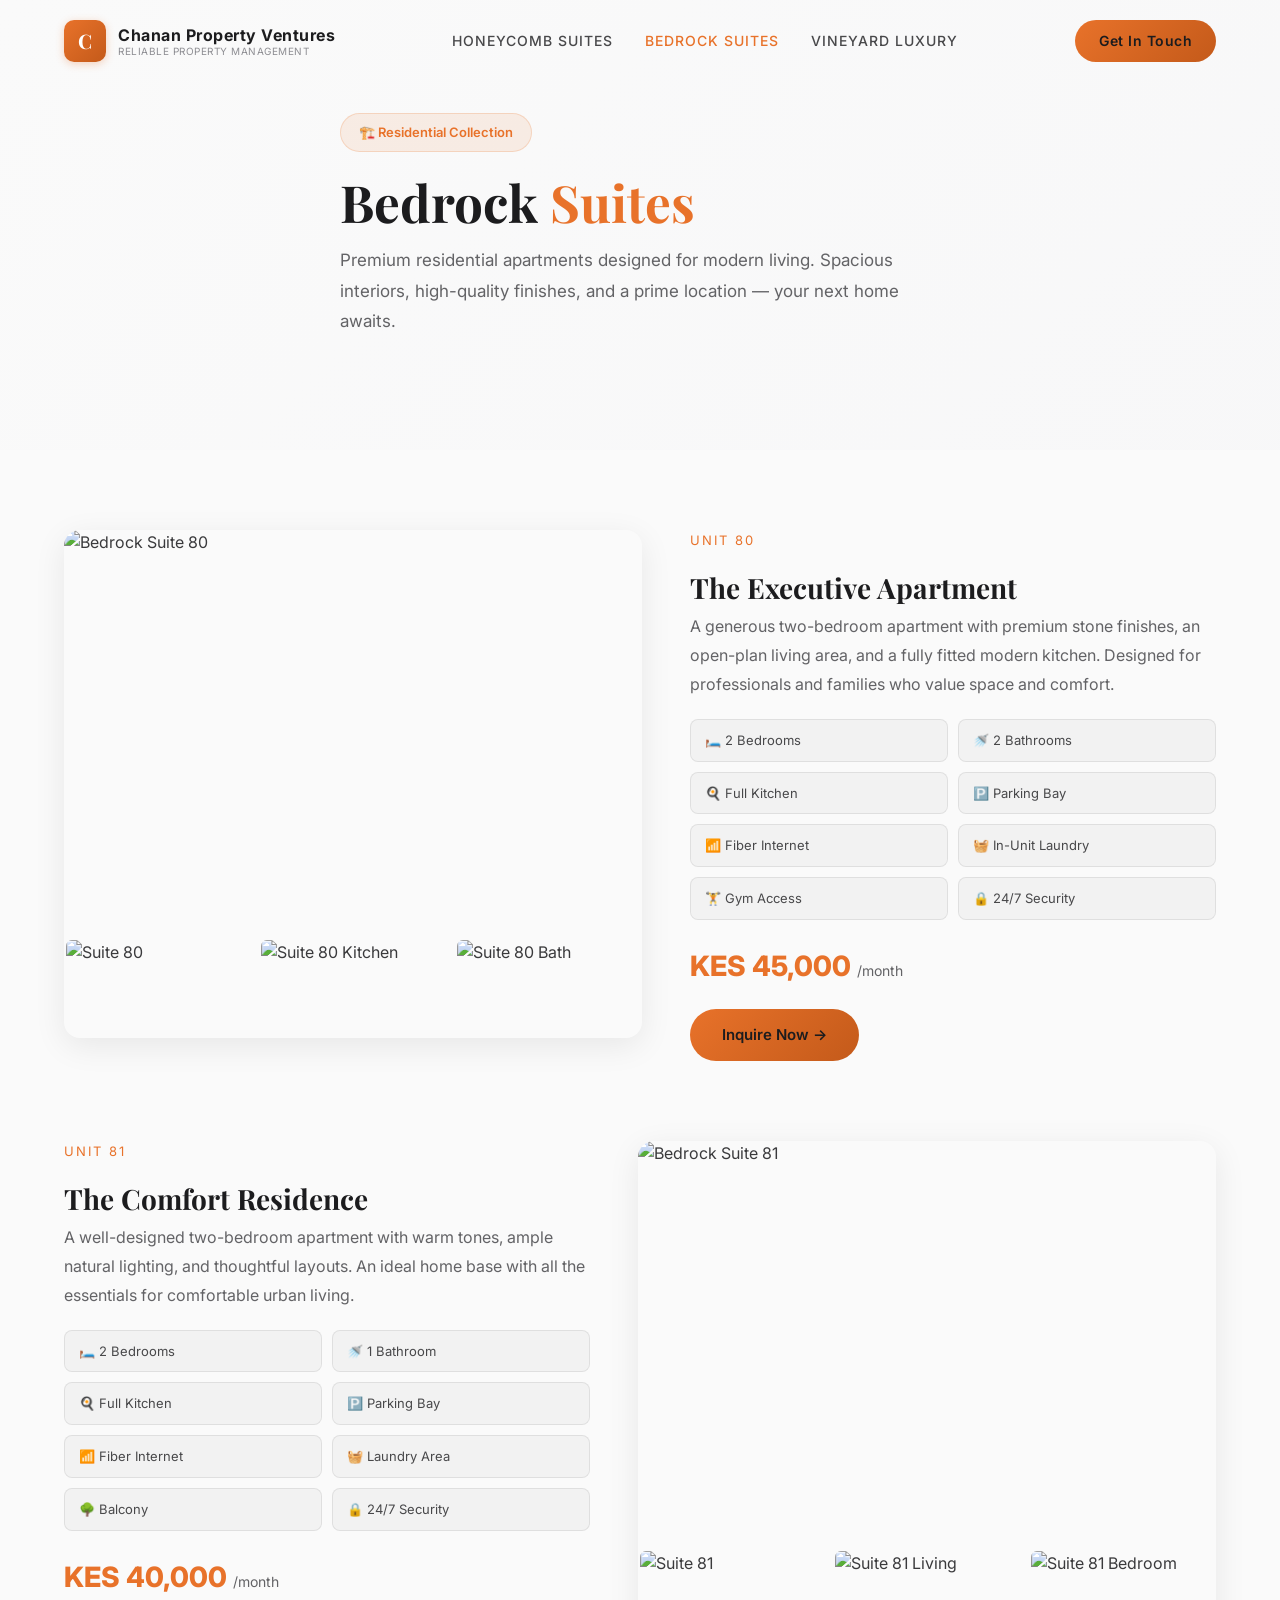
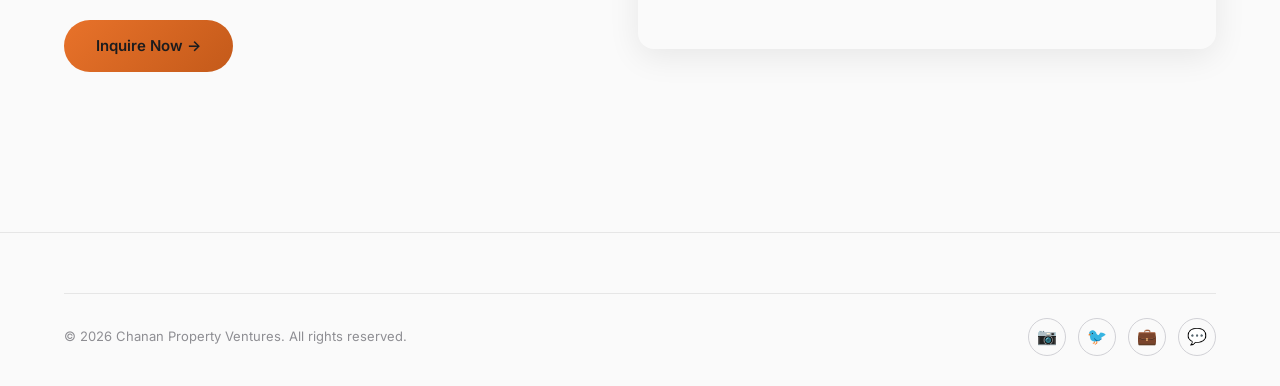
==== bedrock.html @ 3a27f824 "added mobile layout" ====
<!DOCTYPE html>
<html lang="en">
<head>
  <meta charset="UTF-8">
  <meta name="viewport" content="width=device-width, initial-scale=1.0">
  <title>Bedrock Suites | Chanan Property Ventures</title>
  <meta name="description" content="Bedrock Suites — Premium residential apartments Units 80 & 81 by Chanan Property Ventures.">
  <link rel="stylesheet" href="styles.css">
  <link rel="icon" href="data:image/svg+xml,<svg xmlns='http://www.w3.org/2000/svg' viewBox='0 0 100 100'><rect rx='16' width='100' height='100' fill='%23E8722A'/><text x='50' y='68' font-size='56' text-anchor='middle' fill='white' font-family='serif' font-weight='bold'>C</text></svg>">
  <style>
    .page-hero{min-height:50vh;display:flex;align-items:center;position:relative;overflow:hidden;padding-top:100px}
    .page-hero-bg{position:absolute;inset:0;background:url('https://images.unsplash.com/photo-1600607687939-ce8a6c25118c?w=1920&q=80') center/cover no-repeat}
    .page-hero-bg::after{content:'';position:absolute;inset:0;background:linear-gradient(135deg,rgba(250,250,250,0.92),rgba(247,247,248,0.85))}
    .page-hero .container{position:relative;z-index:1}
    .page-hero h1{font-size:clamp(32px,4vw,56px);margin-bottom:12px}
    .page-hero h1 .accent{color:var(--orange)}
    .page-hero p{font-size:17px;color:var(--grey-400);max-width:600px;line-height:1.8}
    .brand-badge{display:inline-flex;align-items:center;gap:8px;padding:8px 18px;background:rgba(232,114,42,0.1);border:1px solid rgba(232,114,42,0.2);border-radius:50px;font-size:13px;font-weight:600;color:var(--orange);margin-bottom:20px}
    .unit-section{padding:80px 0}
    .unit-layout{display:grid;grid-template-columns:1.1fr 1fr;gap:48px;align-items:start;margin-bottom:80px}
    .unit-layout.reverse{direction:rtl}.unit-layout.reverse>*{direction:ltr}
    .unit-gallery{border-radius:var(--radius);overflow:hidden;box-shadow:var(--shadow)}
    .unit-gallery img{width:100%;height:400px;object-fit:cover;transition:var(--transition)}
    .unit-gallery:hover img{transform:scale(1.03)}
    .unit-details h3{font-size:28px;margin-bottom:8px}
    .unit-details .subtitle{color:var(--orange);font-size:13px;text-transform:uppercase;letter-spacing:2px;margin-bottom:20px}
    .unit-details p{color:var(--grey-400);line-height:1.8;margin-bottom:20px}
    .amenities-grid{display:grid;grid-template-columns:1fr 1fr;gap:10px;margin-bottom:24px}
    .amenity{display:flex;align-items:center;gap:8px;padding:10px 14px;background:var(--glass);border:1px solid var(--glass-border);border-radius:var(--radius-sm);font-size:13px;color:var(--grey-300)}
    .unit-price{font-size:28px;font-weight:800;color:var(--orange);font-family:'Inter',sans-serif;margin-bottom:20px}
    .unit-price small{font-size:14px;color:var(--grey-400);font-weight:400}
    .gallery-thumbs{display:grid;grid-template-columns:repeat(3,1fr);gap:8px;margin-top:8px}
    .gallery-thumbs img{height:100px;border-radius:var(--radius-sm);cursor:pointer;transition:var(--transition);border:2px solid transparent}
    .gallery-thumbs img:hover{border-color:var(--orange)}
    @media(max-width:768px){.unit-layout,.unit-layout.reverse{grid-template-columns:1fr;direction:ltr}}
  </style>
</head>
<body>

<nav class="navbar" id="navbar">
  <div class="container">
    <a href="index.html" class="nav-logo"><div class="nav-logo-icon">C</div><div class="nav-logo-text"><span class="nav-logo-title">Chanan Property Ventures</span><span class="nav-logo-sub">Reliable Property Management</span></div></a>
    <ul class="nav-links">
      <li><a href="honeycomb.html">Honeycomb Suites</a></li>
      <li><a href="bedrock.html" style="color:var(--orange)">Bedrock Suites</a></li>
      <li><a href="vineyard.html">Vineyard Luxury</a></li>
    </ul>
    <a href="index.html#contact" class="nav-cta">Get In Touch</a>
    <button class="hamburger" id="hamburger" aria-label="Menu"><span></span><span></span><span></span></button>
  </div>
</nav>

<div class="mobile-menu" id="mobileMenu">
  <button class="mobile-close" id="mobileClose" aria-label="Close">✕</button>
  <a href="honeycomb.html">Honeycomb Suites</a><a href="bedrock.html">Bedrock Suites</a><a href="vineyard.html">Vineyard Luxury</a>
  <a href="index.html#contact">Contact</a>
</div>

<section class="page-hero">
  <div class="page-hero-bg"></div>
  <div class="container">
    <span class="brand-badge">🏗️ Residential Collection</span>
    <h1>Bedrock <span class="accent">Suites</span></h1>
    <p>Premium residential apartments designed for modern living. Spacious interiors, high-quality finishes, and a prime location — your next home awaits.</p>
  </div>
</section>

<section class="unit-section">
  <div class="container">
    <!-- Unit 80 -->
    <div class="unit-layout reveal">
      <div class="unit-gallery">
        <img src="https://images.unsplash.com/photo-1600607687939-ce8a6c25118c?w=800&q=80" alt="Bedrock Suite 80" id="main80">
        <div class="gallery-thumbs">
          <img src="https://images.unsplash.com/photo-1600607687939-ce8a6c25118c?w=300&q=80" alt="Suite 80" onclick="document.getElementById('main80').src=this.src.replace('w=300','w=800')">
          <img src="https://images.unsplash.com/photo-1600566753086-00f18fb6b3ea?w=300&q=80" alt="Suite 80 Kitchen" onclick="document.getElementById('main80').src=this.src.replace('w=300','w=800')">
          <img src="https://images.unsplash.com/photo-1600585154526-990dced4db0d?w=300&q=80" alt="Suite 80 Bath" onclick="document.getElementById('main80').src=this.src.replace('w=300','w=800')">
        </div>
      </div>
      <div class="unit-details">
        <div class="subtitle">Unit 80</div>
        <h3>The Executive Apartment</h3>
        <p>A generous two-bedroom apartment with premium stone finishes, an open-plan living area, and a fully fitted modern kitchen. Designed for professionals and families who value space and comfort.</p>
        <div class="amenities-grid">
          <div class="amenity">🛏️ 2 Bedrooms</div>
          <div class="amenity">🚿 2 Bathrooms</div>
          <div class="amenity">🍳 Full Kitchen</div>
          <div class="amenity">🅿️ Parking Bay</div>
          <div class="amenity">📶 Fiber Internet</div>
          <div class="amenity">🧺 In-Unit Laundry</div>
          <div class="amenity">🏋️ Gym Access</div>
          <div class="amenity">🔒 24/7 Security</div>
        </div>
        <div class="unit-price">KES 45,000 <small>/month</small></div>
        <a href="index.html#contact" class="btn-primary">Inquire Now →</a>
      </div>
    </div>

    <!-- Unit 81 -->
    <div class="unit-layout reverse reveal">
      <div class="unit-gallery">
        <img src="https://images.unsplash.com/photo-1600585154340-be6161a56a0c?w=800&q=80" alt="Bedrock Suite 81" id="main81">
        <div class="gallery-thumbs">
          <img src="https://images.unsplash.com/photo-1600585154340-be6161a56a0c?w=300&q=80" alt="Suite 81" onclick="document.getElementById('main81').src=this.src.replace('w=300','w=800')">
          <img src="https://images.unsplash.com/photo-1600573472550-8090b5e0745e?w=300&q=80" alt="Suite 81 Living" onclick="document.getElementById('main81').src=this.src.replace('w=300','w=800')">
          <img src="https://images.unsplash.com/photo-1600566752355-35792bedcfea?w=300&q=80" alt="Suite 81 Bedroom" onclick="document.getElementById('main81').src=this.src.replace('w=300','w=800')">
        </div>
      </div>
      <div class="unit-details">
        <div class="subtitle">Unit 81</div>
        <h3>The Comfort Residence</h3>
        <p>A well-designed two-bedroom apartment with warm tones, ample natural lighting, and thoughtful layouts. An ideal home base with all the essentials for comfortable urban living.</p>
        <div class="amenities-grid">
          <div class="amenity">🛏️ 2 Bedrooms</div>
          <div class="amenity">🚿 1 Bathroom</div>
          <div class="amenity">🍳 Full Kitchen</div>
          <div class="amenity">🅿️ Parking Bay</div>
          <div class="amenity">📶 Fiber Internet</div>
          <div class="amenity">🧺 Laundry Area</div>
          <div class="amenity">🌳 Balcony</div>
          <div class="amenity">🔒 24/7 Security</div>
        </div>
        <div class="unit-price">KES 40,000 <small>/month</small></div>
        <a href="index.html#contact" class="btn-primary">Inquire Now →</a>
      </div>
    </div>
  </div>
</section>

<footer class="footer">
  <div class="container">
    <div class="footer-bottom">
      <p>© 2026 Chanan Property Ventures. All rights reserved.</p>
      <div class="footer-socials"><a href="#">📷</a><a href="#">🐦</a><a href="#">💼</a><a href="#">💬</a></div>
    </div>
  </div>
</footer>
<script src="script.js"></script>
</body>
</html>
---- styles.css ----
@import url('https://fonts.googleapis.com/css2?family=Inter:wght@300;400;500;600;700;800;900&family=Playfair+Display:wght@400;500;600;700&display=swap');

:root {
  --orange: #E8722A;
  --orange-light: #F4943E;
  --orange-dark: #C45A1A;
  --charcoal: #F7F7F8;
  --charcoal-light: #FFFFFF;
  --grey-900: #FAFAFA;
  --grey-800: #F0F0F2;
  --grey-700: #E4E4E7;
  --grey-600: #D1D1D6;
  --grey-500: #8E8E93;
  --grey-400: #636366;
  --grey-300: #48484A;
  --grey-200: #3A3A3C;
  --grey-100: #2C2C2E;
  --white: #1C1C1E;
  --glass: rgba(0,0,0,0.03);
  --glass-border: rgba(0,0,0,0.08);
  --shadow: 0 8px 32px rgba(0,0,0,0.08);
  --radius: 16px;
  --radius-sm: 8px;
  --transition: 0.3s cubic-bezier(0.4, 0, 0.2, 1);
}

*, *::before, *::after { margin: 0; padding: 0; box-sizing: border-box; }

html { scroll-behavior: smooth; }

body {
  font-family: 'Inter', sans-serif;
  background: var(--grey-900);
  color: var(--grey-200);
  line-height: 1.6;
  overflow-x: hidden;
}

h1, h2, h3, h4 { font-family: 'Playfair Display', serif; color: var(--white); line-height: 1.2; }

a { text-decoration: none; color: inherit; }

img { max-width: 100%; display: block; }

.container { max-width: 1200px; margin: 0 auto; padding: 0 24px; }

/* ===== NAVBAR ===== */
.navbar {
  position: fixed; top: 0; left: 0; width: 100%; z-index: 1000;
  padding: 20px 0;
  background: transparent;
  transition: var(--transition);
}
.navbar.scrolled {
  background: rgba(250,250,250,0.92);
  backdrop-filter: blur(20px);
  padding: 12px 0;
  border-bottom: 1px solid var(--glass-border);
}
.navbar .container { display: flex; align-items: center; justify-content: space-between; }
.nav-logo { display: flex; align-items: center; gap: 12px; text-decoration: none; }
.nav-logo-icon {
  box-shadow: 0 2px 8px rgba(232,114,42,0.3);
  width: 42px; height: 42px;
  background: linear-gradient(135deg, var(--orange), var(--orange-dark));
  border-radius: 10px; display: flex; align-items: center; justify-content: center;
  font-family: 'Playfair Display', serif; font-weight: 700; font-size: 20px; color: #fff; flex-shrink: 0;
}
.nav-logo-text { line-height: 1.2; }
.nav-logo-title { font-weight: 700; font-size: 16px; color: var(--white); letter-spacing: 0.5px; display: block; }
.nav-logo-title span { color: var(--orange); }
.nav-logo-sub { font-size: 10px; color: var(--grey-500); letter-spacing: 0.5px; text-transform: uppercase; display: block; }
.nav-links { display: flex; gap: 32px; list-style: none; }
.nav-links a {
  font-size: 14px; font-weight: 500; color: var(--grey-300);
  transition: var(--transition); position: relative; text-transform: uppercase; letter-spacing: 1px;
}
.nav-links a::after {
  content: ''; position: absolute; bottom: -4px; left: 0; width: 0; height: 2px;
  background: var(--orange); transition: var(--transition);
}
.nav-links a:hover { color: var(--white); }
.nav-links a:hover::after { width: 100%; }
.nav-cta {
  padding: 10px 24px; background: linear-gradient(135deg, var(--orange), var(--orange-dark));
  border: none; border-radius: 50px; color: var(--white); font-weight: 600; font-size: 14px;
  cursor: pointer; transition: var(--transition); letter-spacing: 0.5px;
}
.nav-cta:hover { transform: translateY(-2px); box-shadow: 0 8px 24px rgba(232,114,42,0.35); }
.hamburger { display: none; flex-direction: column; gap: 5px; cursor: pointer; background: none; border: none; padding: 4px; }
.hamburger span { display: block; width: 24px; height: 2px; background: var(--grey-300); transition: var(--transition); }

/* ===== HERO ===== */
.hero {
  min-height: 100vh; display: flex; align-items: center; position: relative; overflow: hidden;
  background: linear-gradient(135deg, var(--grey-900) 0%, var(--charcoal) 100%);
}
.hero-bg {
  position: absolute; inset: 0; z-index: 0;
  background: url('https://images.unsplash.com/photo-1545324418-cc1a3fa10c00?w=1920&q=80') center/cover no-repeat;
}
.hero-bg::after {
  content: ''; position: absolute; inset: 0;
  background: linear-gradient(135deg, rgba(250,250,250,0.90) 0%, rgba(247,247,248,0.80) 50%, rgba(250,250,250,0.93) 100%);
}
.hero .container { position: relative; z-index: 1; display: grid; grid-template-columns: 1fr 1fr; gap: 60px; align-items: center; }
.hero-tag {
  display: inline-flex; align-items: center; gap: 8px; padding: 8px 16px;
  background: var(--glass); border: 1px solid var(--glass-border); border-radius: 50px;
  font-size: 12px; text-transform: uppercase; letter-spacing: 2px; color: var(--orange); margin-bottom: 24px;
}
.hero-tag .dot { width: 6px; height: 6px; background: var(--orange); border-radius: 50%; animation: pulse 2s infinite; }
@keyframes pulse { 0%, 100% { opacity: 1; } 50% { opacity: 0.3; } }
.hero h1 { font-size: clamp(40px, 5vw, 72px); margin-bottom: 20px; }
.hero h1 .accent { color: var(--orange); display: block; }
.hero-desc { font-size: 17px; color: var(--grey-300); max-width: 500px; margin-bottom: 36px; line-height: 1.8; }
.hero-btns { display: flex; gap: 16px; flex-wrap: wrap; }
.btn-primary {
  padding: 14px 32px; background: linear-gradient(135deg, var(--orange), var(--orange-dark));
  border: none; border-radius: 50px; color: var(--white); font-weight: 600; font-size: 15px;
  cursor: pointer; transition: var(--transition); display: inline-flex; align-items: center; gap: 8px;
}
.btn-primary:hover { transform: translateY(-2px); box-shadow: 0 12px 32px rgba(232,114,42,0.4); }
.btn-outline {
  padding: 14px 32px; background: transparent; border: 1px solid var(--grey-600);
  border-radius: 50px; color: var(--white); font-weight: 600; font-size: 15px;
  cursor: pointer; transition: var(--transition); display: inline-flex; align-items: center; gap: 8px;
}
.btn-outline:hover { border-color: var(--orange); color: var(--orange); }
.hero-stats { display: flex; gap: 40px; margin-top: 48px; }
.stat-item h3 { font-size: 36px; color: var(--orange); font-family: 'Inter', sans-serif; font-weight: 800; }
.stat-item p { font-size: 13px; color: var(--grey-400); text-transform: uppercase; letter-spacing: 1px; margin-top: 4px; }
.hero-visual { position: relative; }
.hero-card {
  background: var(--glass); border: 1px solid var(--glass-border); border-radius: var(--radius);
  overflow: hidden; backdrop-filter: blur(10px); box-shadow: var(--shadow);
  animation: float 6s ease-in-out infinite;
}
@keyframes float { 0%, 100% { transform: translateY(0); } 50% { transform: translateY(-12px); } }
.hero-card img { width: 100%; height: 360px; object-fit: cover; }
.hero-card-info { padding: 24px; }
.hero-card-info h4 { font-size: 18px; margin-bottom: 4px; }
.hero-card-info p { font-size: 14px; color: var(--grey-400); }
.hero-card-badge {
  position: absolute; top: 20px; right: 20px; padding: 6px 14px;
  background: var(--orange); border-radius: 50px; font-size: 12px; font-weight: 700; color: var(--white);
}
.hero-glow {
  position: absolute; width: 300px; height: 300px; border-radius: 50%;
  background: radial-gradient(circle, rgba(232,114,42,0.15), transparent 70%);
  top: -50px; right: -50px; pointer-events: none;
}

/* ===== SECTION COMMON ===== */
section { padding: 100px 0; }
.section-tag {
  display: inline-flex; align-items: center; gap: 8px; padding: 6px 14px;
  background: rgba(232,114,42,0.1); border: 1px solid rgba(232,114,42,0.2); border-radius: 50px;
  font-size: 12px; text-transform: uppercase; letter-spacing: 2px; color: var(--orange); margin-bottom: 16px;
}
.section-title { font-size: clamp(28px, 3.5vw, 44px); margin-bottom: 16px; }
.section-desc { font-size: 16px; color: var(--grey-400); max-width: 560px; line-height: 1.7; }
.section-header { text-align: center; margin-bottom: 60px; display: flex; flex-direction: column; align-items: center; }

/* ===== PORTFOLIO TABS ===== */
#portfolio { background: var(--grey-900); }
.tab-switcher { display: flex; gap: 8px; justify-content: center; margin-bottom: 48px; flex-wrap: wrap; }
.tab-btn {
  padding: 12px 28px; background: var(--glass); border: 1px solid var(--glass-border);
  border-radius: 50px; color: var(--grey-300); font-weight: 600; font-size: 14px;
  cursor: pointer; transition: var(--transition); font-family: 'Inter', sans-serif;
}
.tab-btn:hover { border-color: var(--orange); color: var(--white); }
.tab-btn.active { background: linear-gradient(135deg, var(--orange), var(--orange-dark)); color: var(--white); border-color: transparent; }
.tab-content { display: none; animation: fadeUp 0.5s ease; }
.tab-content.active { display: block; }
@keyframes fadeUp { from { opacity: 0; transform: translateY(20px); } to { opacity: 1; transform: translateY(0); } }
.property-grid { display: grid; grid-template-columns: repeat(auto-fit, minmax(340px, 1fr)); gap: 28px; }
.property-card {
  background: var(--charcoal-light); border: 1px solid var(--glass-border); border-radius: var(--radius);
  overflow: hidden; transition: var(--transition); position: relative;
}
.property-card:hover { transform: translateY(-8px); border-color: rgba(232,114,42,0.3); box-shadow: 0 20px 40px rgba(0,0,0,0.4); }
.property-card img { width: 100%; height: 240px; object-fit: cover; transition: var(--transition); }
.property-card:hover img { transform: scale(1.05); }
.property-card .img-wrap { overflow: hidden; position: relative; }
.property-card .badge {
  position: absolute; top: 14px; left: 14px; padding: 5px 12px; border-radius: 50px;
  font-size: 11px; font-weight: 700; text-transform: uppercase; letter-spacing: 1px;
}
.badge-available { background: #22C55E; color: var(--white); }
.badge-premium { background: var(--orange); color: var(--white); }
.badge-exclusive { background: linear-gradient(135deg, #C084FC, #7C3AED); color: var(--white); }
.property-card-body { padding: 24px; }
.property-card-body h4 { font-size: 20px; margin-bottom: 8px; }
.property-card-body .location { font-size: 13px; color: var(--grey-400); display: flex; align-items: center; gap: 6px; margin-bottom: 14px; }
.property-features { display: flex; gap: 16px; margin-bottom: 18px; flex-wrap: wrap; }
.property-features span {
  font-size: 12px; color: var(--grey-300); display: flex; align-items: center; gap: 4px;
  padding: 4px 10px; background: var(--glass); border-radius: 50px;
}
.property-card-footer { display: flex; justify-content: space-between; align-items: center; padding-top: 16px; border-top: 1px solid var(--glass-border); }
.property-card-footer .price { font-size: 20px; font-weight: 800; color: var(--orange); font-family: 'Inter', sans-serif; }
.property-card-footer .price small { font-size: 12px; color: var(--grey-400); font-weight: 400; }
.btn-book {
  padding: 10px 22px; background: linear-gradient(135deg, var(--orange), var(--orange-dark));
  border: none; border-radius: 50px; color: var(--white); font-weight: 600; font-size: 13px;
  cursor: pointer; transition: var(--transition);
}
.btn-book:hover { box-shadow: 0 6px 20px rgba(232,114,42,0.4); transform: translateY(-1px); }

/* Vineyard - Full width feature card */
.vineyard-feature {
  display: grid; grid-template-columns: 1.2fr 1fr; gap: 0;
  background: var(--charcoal-light); border: 1px solid var(--glass-border); border-radius: var(--radius);
  overflow: hidden; transition: var(--transition);
}
.vineyard-feature:hover { border-color: rgba(232,114,42,0.3); box-shadow: 0 20px 40px rgba(0,0,0,0.4); }
.vineyard-feature img { width: 100%; height: 100%; min-height: 400px; object-fit: cover; }
.vineyard-info { padding: 48px; display: flex; flex-direction: column; justify-content: center; }
.vineyard-info h3 { font-size: 32px; margin-bottom: 12px; }
.vineyard-info .tagline { color: var(--orange); font-size: 14px; text-transform: uppercase; letter-spacing: 2px; margin-bottom: 20px; }
.vineyard-info p { color: var(--grey-300); margin-bottom: 24px; line-height: 1.8; }
.vineyard-amenities { display: flex; flex-wrap: wrap; gap: 10px; margin-bottom: 28px; }
.vineyard-amenities span {
  padding: 6px 14px; background: var(--glass); border: 1px solid var(--glass-border);
  border-radius: 50px; font-size: 12px; color: var(--grey-200);
}

/* ===== UPCOMING DEVELOPMENTS ===== */
#developments { background: var(--charcoal); }
.dev-grid { display: grid; grid-template-columns: repeat(3, 1fr); gap: 28px; }
.dev-card {
  background: var(--grey-800); border: 1px solid var(--glass-border); border-radius: var(--radius);
  overflow: hidden; position: relative; transition: var(--transition);
}
.dev-card:hover { transform: translateY(-6px); border-color: rgba(232,114,42,0.2); }
.dev-card .dev-img {
  width: 100%; height: 220px; object-fit: cover;
  filter: blur(3px) brightness(0.5); transition: var(--transition);
}
.dev-card:hover .dev-img { filter: blur(1px) brightness(0.6); }
.dev-overlay {
  position: absolute; inset: 0; display: flex; flex-direction: column; align-items: center;
  justify-content: center; text-align: center; padding: 24px;
}
.dev-overlay .coming-badge {
  padding: 6px 18px; background: rgba(232,114,42,0.15); border: 1px solid rgba(232,114,42,0.3);
  border-radius: 50px; font-size: 11px; text-transform: uppercase; letter-spacing: 2px;
  color: var(--orange); font-weight: 700; margin-bottom: 14px;
}
.dev-overlay h4 { font-size: 22px; margin-bottom: 6px; }
.dev-overlay p { font-size: 13px; color: var(--grey-400); }
.dev-card-footer { padding: 20px 24px; background: var(--grey-800); position: relative; z-index: 1; }
.dev-progress { width: 100%; height: 4px; background: var(--grey-700); border-radius: 4px; overflow: hidden; margin-bottom: 8px; }
.dev-progress-bar { height: 100%; background: linear-gradient(90deg, var(--orange), var(--orange-light)); border-radius: 4px; transition: width 1s ease; }
.dev-card-footer .meta { display: flex; justify-content: space-between; font-size: 12px; color: var(--grey-400); }

/* ===== TRUST VAULT ===== */
#trust { background: var(--grey-900); }
.trust-grid { display: grid; grid-template-columns: repeat(3, 1fr); gap: 28px; }
.trust-card {
  background: var(--charcoal-light); border: 1px solid var(--glass-border); border-radius: var(--radius);
  padding: 36px; text-align: center; transition: var(--transition);
}
.trust-card:hover { transform: translateY(-6px); border-color: rgba(232,114,42,0.3); }
.trust-icon {
  width: 64px; height: 64px; margin: 0 auto 20px;
  background: rgba(232,114,42,0.1); border-radius: 16px;
  display: flex; align-items: center; justify-content: center; font-size: 28px;
}
.trust-card h4 { font-size: 18px; margin-bottom: 10px; }
.trust-card p { font-size: 14px; color: var(--grey-400); line-height: 1.7; }
.trust-card .btn-view {
  display: inline-block; margin-top: 18px; padding: 8px 20px;
  border: 1px solid var(--grey-600); border-radius: 50px; font-size: 13px;
  color: var(--grey-300); transition: var(--transition); cursor: pointer; background: none;
}
.trust-card .btn-view:hover { border-color: var(--orange); color: var(--orange); }

/* ===== INQUIRY FORM ===== */
#contact { background: var(--charcoal); }
.contact-grid { display: grid; grid-template-columns: 1fr 1fr; gap: 60px; align-items: start; }
.contact-info h3 { font-size: 32px; margin-bottom: 16px; }
.contact-info > p { color: var(--grey-400); margin-bottom: 32px; line-height: 1.7; }
.contact-detail { display: flex; align-items: center; gap: 16px; margin-bottom: 20px; }
.contact-detail .icon {
  width: 48px; height: 48px; background: rgba(232,114,42,0.1); border-radius: 12px;
  display: flex; align-items: center; justify-content: center; font-size: 20px; flex-shrink: 0;
}
.contact-detail p { font-size: 14px; color: var(--grey-300); }
.contact-detail strong { color: var(--white); font-size: 15px; display: block; margin-bottom: 2px; }
.contact-form {
  background: var(--grey-800); border: 1px solid var(--glass-border); border-radius: var(--radius);
  padding: 40px;
}
.form-group { margin-bottom: 20px; }
.form-group label { display: block; font-size: 13px; font-weight: 600; color: var(--grey-200); margin-bottom: 8px; text-transform: uppercase; letter-spacing: 1px; }
.form-group input, .form-group select, .form-group textarea {
  width: 100%; padding: 14px 18px; background: var(--grey-700); border: 1px solid var(--grey-600);
  border-radius: var(--radius-sm); color: var(--white); font-size: 15px;
  font-family: 'Inter', sans-serif; transition: var(--transition); outline: none;
}
.form-group input:focus, .form-group select:focus, .form-group textarea:focus { border-color: var(--orange); box-shadow: 0 0 0 3px rgba(232,114,42,0.15); }
.form-group textarea { min-height: 120px; resize: vertical; }
.form-row { display: grid; grid-template-columns: 1fr 1fr; gap: 16px; }
.btn-submit {
  width: 100%; padding: 16px; background: linear-gradient(135deg, var(--orange), var(--orange-dark));
  border: none; border-radius: var(--radius-sm); color: var(--white); font-weight: 700;
  font-size: 16px; cursor: pointer; transition: var(--transition); font-family: 'Inter', sans-serif;
  letter-spacing: 0.5px;
}
.btn-submit:hover { box-shadow: 0 12px 32px rgba(232,114,42,0.4); transform: translateY(-2px); }

/* ===== FOOTER ===== */
.footer { background: var(--grey-900); border-top: 1px solid var(--glass-border); padding: 60px 0 30px; }
.footer-grid { display: grid; grid-template-columns: 1.5fr 1fr 1fr 1fr; gap: 40px; margin-bottom: 40px; }
.footer-brand p { color: var(--grey-400); font-size: 14px; margin-top: 14px; line-height: 1.7; }
.footer-col h5 { color: var(--white); font-family: 'Inter', sans-serif; font-size: 14px; font-weight: 700; text-transform: uppercase; letter-spacing: 1px; margin-bottom: 18px; }
.footer-col ul { list-style: none; }
.footer-col li { margin-bottom: 10px; }
.footer-col a { color: var(--grey-400); font-size: 14px; transition: var(--transition); }
.footer-col a:hover { color: var(--orange); }
.footer-bottom { border-top: 1px solid var(--glass-border); padding-top: 24px; display: flex; justify-content: space-between; align-items: center; }
.footer-bottom p { font-size: 13px; color: var(--grey-500); }
.footer-socials { display: flex; gap: 12px; }
.footer-socials a {
  width: 38px; height: 38px; border: 1px solid var(--grey-600); border-radius: 50%;
  display: flex; align-items: center; justify-content: center; color: var(--grey-400);
  transition: var(--transition); font-size: 16px;
}
.footer-socials a:hover { border-color: var(--orange); color: var(--orange); background: rgba(232,114,42,0.1); }

/* ===== MOBILE MENU ===== */
.mobile-menu {
  display: none; position: fixed; inset: 0; z-index: 999;
  background: rgba(250,250,250,0.98); backdrop-filter: blur(20px);
  flex-direction: column; align-items: center; justify-content: center; gap: 32px;
}
.mobile-menu.active { display: flex; }
.mobile-menu a { font-size: 24px; font-weight: 600; color: var(--grey-200); transition: var(--transition); }
.mobile-menu a:hover { color: var(--orange); }
.mobile-close { position: absolute; top: 24px; right: 24px; background: none; border: none; color: var(--grey-300); font-size: 32px; cursor: pointer; }

/* ===== RESPONSIVE ===== */
@media (max-width: 1024px) {
  .hero .container { grid-template-columns: 1fr; }
  .hero-visual { display: none; }
  .vineyard-feature { grid-template-columns: 1fr; }
  .vineyard-feature img { min-height: 260px; }
  .dev-grid { grid-template-columns: 1fr 1fr; }
  .trust-grid { grid-template-columns: 1fr 1fr; }
  .footer-grid { grid-template-columns: 1fr 1fr; }
  .contact-grid { grid-template-columns: 1fr; }
}
@media (max-width: 768px) {
  .nav-links, .nav-cta { display: none; }
  .hamburger { display: flex; }
  .navbar { padding: 14px 0; }
  .navbar.scrolled { padding: 10px 0; }
  .nav-logo-icon { width: 36px; height: 36px; font-size: 17px; }
  .nav-logo-title { font-size: 14px; }
  .nav-logo-sub { font-size: 9px; }
  .hero { min-height: 85vh; }
  .hero h1 { font-size: clamp(28px, 7vw, 42px); }
  .hero-desc { font-size: 15px; }
  .hero-stats { gap: 20px; flex-wrap: wrap; }
  .hero-stats .stat-item h3 { font-size: 28px; }
  .hero-btns { flex-direction: column; }
  .btn-primary, .btn-outline { width: 100%; text-align: center; justify-content: center; }
  .property-grid { 
    display: flex; 
    flex-wrap: nowrap; 
    overflow-x: auto; 
    scroll-snap-type: x mandatory;
    gap: 16px;
    padding-bottom: 24px; /* Space for scrollbar */
    -webkit-overflow-scrolling: touch;
    scrollbar-width: none; /* Hide scrollbar for Firefox */
  }
  .property-grid::-webkit-scrollbar {
    display: none; /* Hide scrollbar for Chrome/Safari/Edge */
  }
  .property-card {
    flex: 0 0 85%; /* Make cards take 85% width so the next one peaks out */
    scroll-snap-align: start;
  }
  .trust-grid { grid-template-columns: 1fr; }
  .form-row { grid-template-columns: 1fr; }
  .footer-grid { grid-template-columns: 1fr; gap: 30px; }
  .footer-bottom { flex-direction: column; gap: 16px; text-align: center; }
  section { padding: 50px 0; }
  .section-title { font-size: clamp(24px, 6vw, 36px); }
  .section-header { margin-bottom: 40px; }
  .contact-form { padding: 24px; }
  .container { padding: 0 16px; }
}
@media (max-width: 480px) {
  .hero { min-height: 80vh; }
  .hero h1 { font-size: 28px; }
  .hero-tag { font-size: 10px; padding: 6px 12px; }
  .hero-stats { gap: 16px; }
  .hero-stats .stat-item h3 { font-size: 24px; }
  .hero-stats .stat-item p { font-size: 11px; }
  .property-card img { height: 200px; }
  .trust-card { padding: 24px; }
  .nav-logo-sub { display: none; }
}

/* ===== SCROLL ANIMATIONS ===== */
.reveal {
  opacity: 0; transform: translateY(30px);
  transition: opacity 0.7s ease, transform 0.7s ease;
}
.reveal.visible { opacity: 1; transform: translateY(0); }
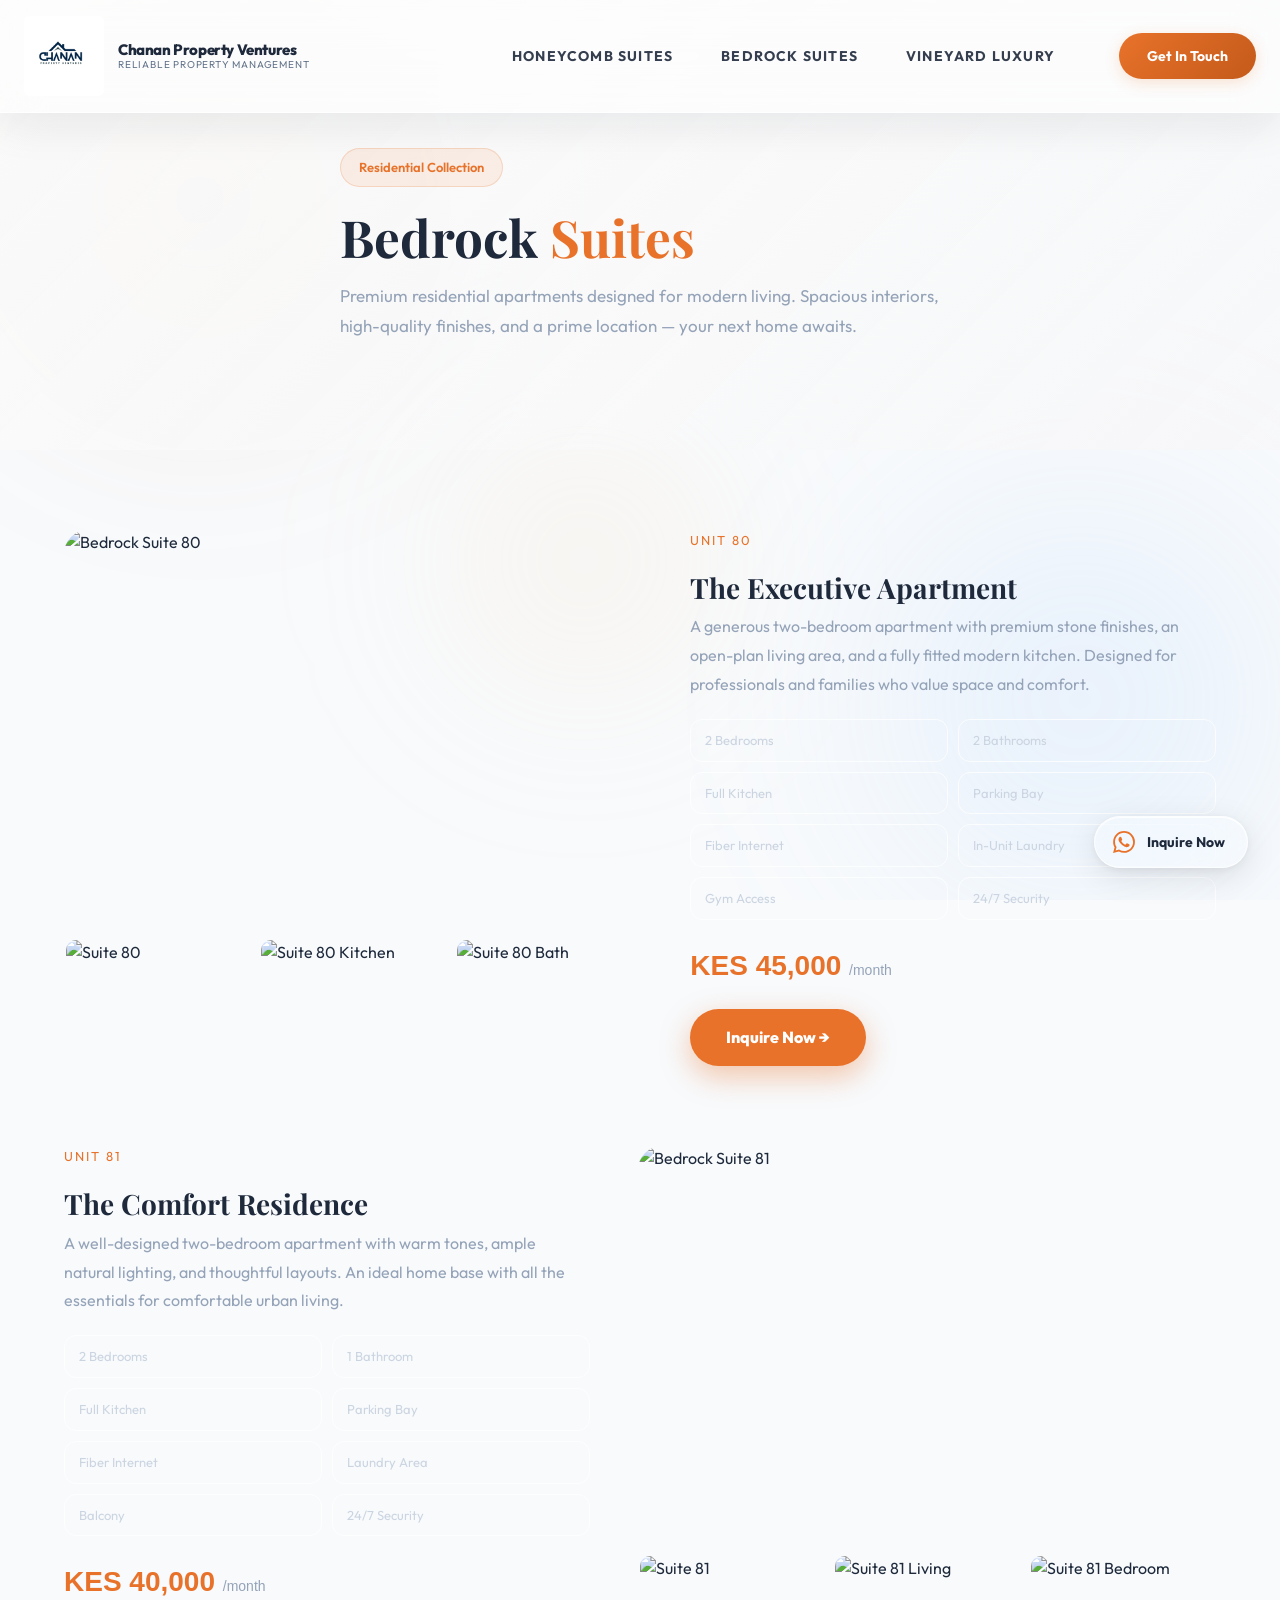
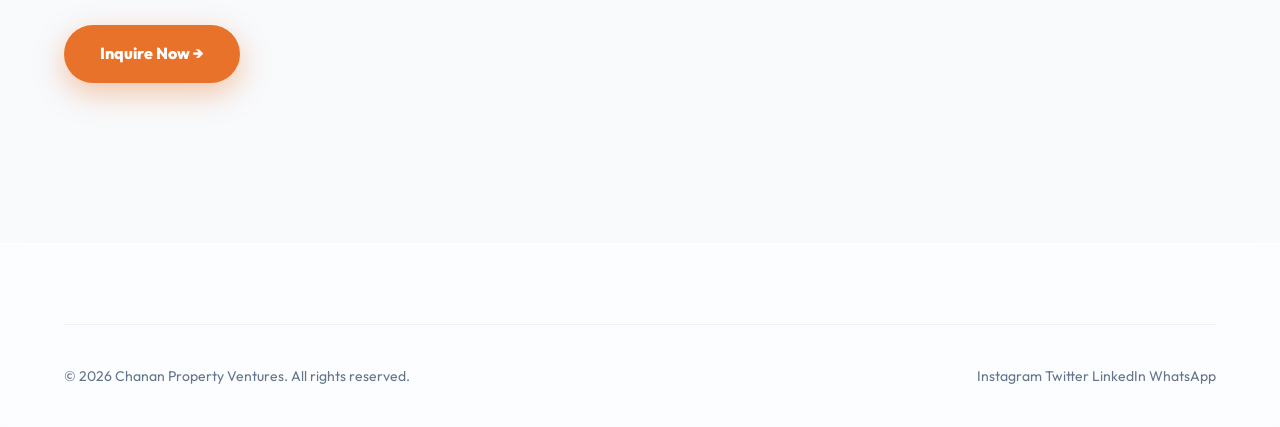
==== commit 535a61c4: "including logos" ====
--- a/bedrock.html
+++ b/bedrock.html
@@ -6,9 +6,9 @@
   <title>Bedrock Suites | Chanan Property Ventures</title>
   <meta name="description" content="Bedrock Suites — Premium residential apartments Units 80 & 81 by Chanan Property Ventures.">
   <link rel="stylesheet" href="styles.css">
-  <link rel="icon" href="data:image/svg+xml,<svg xmlns='http://www.w3.org/2000/svg' viewBox='0 0 100 100'><rect rx='16' width='100' height='100' fill='%23E8722A'/><text x='50' y='68' font-size='56' text-anchor='middle' fill='white' font-family='serif' font-weight='bold'>C</text></svg>">
+  <link rel="icon" href="images/LOGO.jpeg">
   <style>
-    .page-hero{min-height:50vh;display:flex;align-items:center;position:relative;overflow:hidden;padding-top:100px}
+    .page-hero{min-height:50vh;display:flex;align-items:center;position:relative;overflow:hidden;padding-top:140px}
     .page-hero-bg{position:absolute;inset:0;background:url('https://images.unsplash.com/photo-1600607687939-ce8a6c25118c?w=1920&q=80') center/cover no-repeat}
     .page-hero-bg::after{content:'';position:absolute;inset:0;background:linear-gradient(135deg,rgba(250,250,250,0.92),rgba(247,247,248,0.85))}
     .page-hero .container{position:relative;z-index:1}
@@ -35,31 +35,37 @@
     @media(max-width:768px){.unit-layout,.unit-layout.reverse{grid-template-columns:1fr;direction:ltr}}
   </style>
 </head>
-<body>
+<body id="top">
+
+<div class="liquid-bg">
+  <div class="blob blob-1"></div>
+  <div class="blob blob-2"></div>
+  <div class="blob blob-3"></div>
+</div>
 
 <nav class="navbar" id="navbar">
   <div class="container">
-    <a href="index.html" class="nav-logo"><div class="nav-logo-icon">C</div><div class="nav-logo-text"><span class="nav-logo-title">Chanan Property Ventures</span><span class="nav-logo-sub">Reliable Property Management</span></div></a>
+    <a href="index.html" class="nav-logo"><img src="images/LOGO.jpeg" alt="Chanan Logo" class="nav-logo-img"><div class="nav-logo-text"><span class="nav-logo-title">Chanan Property Ventures</span><span class="nav-logo-sub">Reliable Property Management</span></div></a>
     <ul class="nav-links">
       <li><a href="honeycomb.html">Honeycomb Suites</a></li>
-      <li><a href="bedrock.html" style="color:var(--orange)">Bedrock Suites</a></li>
+      <li><a href="bedrock.html">Bedrock Suites</a></li>
       <li><a href="vineyard.html">Vineyard Luxury</a></li>
     </ul>
-    <a href="index.html#contact" class="nav-cta">Get In Touch</a>
+    <a href="contact.html" class="nav-cta">Get In Touch</a>
     <button class="hamburger" id="hamburger" aria-label="Menu"><span></span><span></span><span></span></button>
   </div>
 </nav>
 
 <div class="mobile-menu" id="mobileMenu">
-  <button class="mobile-close" id="mobileClose" aria-label="Close">✕</button>
+  <button class="mobile-close" id="mobileClose" aria-label="Close">X</button>
   <a href="honeycomb.html">Honeycomb Suites</a><a href="bedrock.html">Bedrock Suites</a><a href="vineyard.html">Vineyard Luxury</a>
-  <a href="index.html#contact">Contact</a>
+  <a href="contact.html">Contact</a>
 </div>
 
-<section class="page-hero">
+<section class="page-hero reveal">
   <div class="page-hero-bg"></div>
   <div class="container">
-    <span class="brand-badge">🏗️ Residential Collection</span>
+    <div class="brand-badge">Residential Collection</div>
     <h1>Bedrock <span class="accent">Suites</span></h1>
     <p>Premium residential apartments designed for modern living. Spacious interiors, high-quality finishes, and a prime location — your next home awaits.</p>
   </div>
@@ -82,17 +88,17 @@
         <h3>The Executive Apartment</h3>
         <p>A generous two-bedroom apartment with premium stone finishes, an open-plan living area, and a fully fitted modern kitchen. Designed for professionals and families who value space and comfort.</p>
         <div class="amenities-grid">
-          <div class="amenity">🛏️ 2 Bedrooms</div>
-          <div class="amenity">🚿 2 Bathrooms</div>
-          <div class="amenity">🍳 Full Kitchen</div>
-          <div class="amenity">🅿️ Parking Bay</div>
-          <div class="amenity">📶 Fiber Internet</div>
-          <div class="amenity">🧺 In-Unit Laundry</div>
-          <div class="amenity">🏋️ Gym Access</div>
-          <div class="amenity">🔒 24/7 Security</div>
+          <div class="amenity">2 Bedrooms</div>
+          <div class="amenity">2 Bathrooms</div>
+          <div class="amenity">Full Kitchen</div>
+          <div class="amenity">Parking Bay</div>
+          <div class="amenity">Fiber Internet</div>
+          <div class="amenity">In-Unit Laundry</div>
+          <div class="amenity">Gym Access</div>
+          <div class="amenity">24/7 Security</div>
         </div>
         <div class="unit-price">KES 45,000 <small>/month</small></div>
-        <a href="index.html#contact" class="btn-primary">Inquire Now →</a>
+        <a href="contact.html" class="btn-primary">Inquire Now →</a>
       </div>
     </div>
 
@@ -111,17 +117,17 @@
         <h3>The Comfort Residence</h3>
         <p>A well-designed two-bedroom apartment with warm tones, ample natural lighting, and thoughtful layouts. An ideal home base with all the essentials for comfortable urban living.</p>
         <div class="amenities-grid">
-          <div class="amenity">🛏️ 2 Bedrooms</div>
-          <div class="amenity">🚿 1 Bathroom</div>
-          <div class="amenity">🍳 Full Kitchen</div>
-          <div class="amenity">🅿️ Parking Bay</div>
-          <div class="amenity">📶 Fiber Internet</div>
-          <div class="amenity">🧺 Laundry Area</div>
-          <div class="amenity">🌳 Balcony</div>
-          <div class="amenity">🔒 24/7 Security</div>
+          <div class="amenity">2 Bedrooms</div>
+          <div class="amenity">1 Bathroom</div>
+          <div class="amenity">Full Kitchen</div>
+          <div class="amenity">Parking Bay</div>
+          <div class="amenity">Fiber Internet</div>
+          <div class="amenity">Laundry Area</div>
+          <div class="amenity">Balcony</div>
+          <div class="amenity">24/7 Security</div>
         </div>
         <div class="unit-price">KES 40,000 <small>/month</small></div>
-        <a href="index.html#contact" class="btn-primary">Inquire Now →</a>
+        <a href="contact.html" class="btn-primary">Inquire Now →</a>
       </div>
     </div>
   </div>
@@ -131,10 +137,21 @@
   <div class="container">
     <div class="footer-bottom">
       <p>© 2026 Chanan Property Ventures. All rights reserved.</p>
-      <div class="footer-socials"><a href="#">📷</a><a href="#">🐦</a><a href="#">💼</a><a href="#">💬</a></div>
+      <div class="footer-socials">
+        <a href="#">Instagram</a>
+        <a href="#">Twitter</a>
+        <a href="#">LinkedIn</a>
+        <a href="#">WhatsApp</a>
+      </div>
     </div>
   </div>
 </footer>
+<!-- WHATSAPP FLOATING BUTTON -->
+<a href="https://wa.me/254708085734?text=Hello%20Chanan!%20I%27m%20interested%20in%20Bedrock%20Suites." class="whatsapp-float" target="_blank" rel="noopener" aria-label="Chat on WhatsApp">
+  <span class="wa-pulse"></span>
+  <svg viewBox="0 0 24 24" fill="currentColor"><path d="M17.472 14.382c-.297-.149-1.758-.867-2.03-.967-.273-.099-.471-.148-.67.15-.197.297-.767.966-.94 1.164-.173.199-.347.223-.644.075-.297-.15-1.255-.463-2.39-1.475-.883-.788-1.48-1.761-1.653-2.059-.173-.297-.018-.458.13-.606.134-.133.298-.347.446-.52.149-.174.198-.298.298-.497.099-.198.05-.371-.025-.52-.075-.149-.669-1.612-.916-2.207-.242-.579-.487-.5-.669-.51-.173-.008-.371-.01-.57-.01-.198 0-.52.074-.792.372-.272.297-1.04 1.016-1.04 2.479 0 1.462 1.065 2.875 1.213 3.074.149.198 2.096 3.2 5.077 4.487.709.306 1.262.489 1.694.625.712.227 1.36.195 1.871.118.571-.085 1.758-.719 2.006-1.413.248-.694.248-1.289.173-1.413-.074-.124-.272-.198-.57-.347m-5.421 7.403h-.004a9.87 9.87 0 01-5.031-1.378l-.361-.214-3.741.982.998-3.648-.235-.374a9.86 9.86 0 01-1.51-5.26c.001-5.45 4.436-9.884 9.888-9.884 2.64 0 5.122 1.03 6.988 2.898a9.825 9.825 0 012.893 6.994c-.003 5.45-4.437 9.884-9.885 9.884m8.413-18.297A11.815 11.815 0 0012.05 0C5.495 0 .16 5.335.157 11.892c0 2.096.547 4.142 1.588 5.945L.057 24l6.305-1.654a11.882 11.882 0 005.683 1.448h.005c6.554 0 11.89-5.335 11.893-11.893a11.821 11.821 0 00-3.48-8.413Z"/></svg>
+  Inquire Now
+</a>
 <script src="script.js"></script>
 </body>
 </html>
--- a/styles.css
+++ b/styles.css
@@ -1,27 +1,42 @@
-@import url('https://fonts.googleapis.com/css2?family=Inter:wght@300;400;500;600;700;800;900&family=Playfair+Display:wght@400;500;600;700&display=swap');
+@import url('https://fonts.googleapis.com/css2?family=Outfit:wght@300;400;500;600;700;800;900&family=Playfair+Display:wght@400;500;600;700&display=swap');
 
 :root {
   --orange: #E8722A;
   --orange-light: #F4943E;
   --orange-dark: #C45A1A;
-  --charcoal: #F7F7F8;
-  --charcoal-light: #FFFFFF;
-  --grey-900: #FAFAFA;
-  --grey-800: #F0F0F2;
-  --grey-700: #E4E4E7;
-  --grey-600: #D1D1D6;
-  --grey-500: #8E8E93;
-  --grey-400: #636366;
-  --grey-300: #48484A;
-  --grey-200: #3A3A3C;
-  --grey-100: #2C2C2E;
-  --white: #1C1C1E;
-  --glass: rgba(0,0,0,0.03);
-  --glass-border: rgba(0,0,0,0.08);
-  --shadow: 0 8px 32px rgba(0,0,0,0.08);
-  --radius: 16px;
-  --radius-sm: 8px;
-  --transition: 0.3s cubic-bezier(0.4, 0, 0.2, 1);
+  --bg: #F8FAFC;
+  --white: #FFFFFF;
+  --text-main: #1E293B;
+  --text-muted: #64748B;
+  
+  /* Grey Scale fallback */
+  --grey-100: #F1F5F9;
+  --grey-200: #E2E8F0;
+  --grey-300: #CBD5E1;
+  --grey-400: #94A3B8;
+  --grey-500: #64748B;
+  --grey-600: #475569;
+  --grey-700: #334155;
+  --grey-800: #1E293B;
+  --grey-900: #0F172A;
+
+  /* Legacy fallbacks */
+  --charcoal: #1E293B;
+  --charcoal-light: #334155;
+  
+  /* Liquid Glass Specifics */
+  --glass-bg: rgba(255, 255, 255, 0.55);
+  --glass-border: rgba(255, 255, 255, 0.72);
+  --glass-shadow: 0 12px 44px rgba(15, 23, 42, 0.08);
+  --glass-blur: blur(20px);
+  --glass-highlight: rgba(255, 255, 255, 0.85);
+  --glass-highlight-soft: rgba(255, 255, 255, 0.55);
+  --glass-shadow-strong: 0 28px 70px rgba(15, 23, 42, 0.12);
+  --glass-shadow-soft: 0 8px 28px rgba(15, 23, 42, 0.07);
+  
+  --radius: 24px;
+  --radius-sm: 12px;
+  --transition: all 0.4s cubic-bezier(0.4, 0, 0.2, 1);
 }
 
 *, *::before, *::after { margin: 0; padding: 0; box-sizing: border-box; }
@@ -29,14 +44,46 @@
 html { scroll-behavior: smooth; }
 
 body {
-  font-family: 'Inter', sans-serif;
-  background: var(--grey-900);
-  color: var(--grey-200);
+  font-family: 'Outfit', sans-serif;
+  background: var(--bg);
+  color: var(--text-main);
   line-height: 1.6;
   overflow-x: hidden;
-}
-
-h1, h2, h3, h4 { font-family: 'Playfair Display', serif; color: var(--white); line-height: 1.2; }
+  position: relative;
+}
+
+/* Liquid Animated Background */
+.liquid-bg {
+  position: fixed;
+  top: 0;
+  left: 0;
+  width: 100%;
+  height: 100%;
+  z-index: -1;
+  overflow: hidden;
+  background: var(--bg);
+}
+
+.blob {
+  position: absolute;
+  width: 600px;
+  height: 600px;
+  background: radial-gradient(circle, rgba(232, 114, 42, 0.15) 0%, rgba(232, 114, 42, 0) 70%);
+  filter: blur(80px);
+  border-radius: 50%;
+  animation: move 25s infinite alternate;
+}
+
+.blob-1 { top: -100px; left: -100px; }
+.blob-2 { bottom: -100px; right: -100px; background: radial-gradient(circle, rgba(147, 197, 253, 0.2) 0%, rgba(147, 197, 253, 0) 70%); animation-duration: 30s; animation-delay: -5s; }
+.blob-3 { top: 40%; left: 30%; width: 400px; height: 400px; background: radial-gradient(circle, rgba(254, 215, 170, 0.2) 0%, rgba(254, 215, 170, 0) 70%); animation-duration: 35s; animation-delay: -10s; }
+
+@keyframes move {
+  from { transform: translate(0, 0) rotate(0deg); }
+  to { transform: translate(100px, 100px) rotate(360deg); }
+}
+
+h1, h2, h3, h4 { font-family: 'Playfair Display', serif; color: var(--text-main); line-height: 1.2; }
 
 a { text-decoration: none; color: inherit; }
 
@@ -46,290 +93,694 @@
 
 /* ===== NAVBAR ===== */
 .navbar {
-  position: fixed; top: 0; left: 0; width: 100%; z-index: 1000;
-  padding: 20px 0;
-  background: transparent;
-  transition: var(--transition);
-}
+  position: fixed;
+  top: 0;
+  left: 0;
+  width: 100%;
+  background: var(--glass-bg);
+  backdrop-filter: var(--glass-blur);
+  -webkit-backdrop-filter: var(--glass-blur);
+  border-bottom: 1px solid var(--glass-border);
+  z-index: 1000;
+  padding: 16px 0;
+  box-shadow: var(--glass-shadow);
+  transition: var(--transition);
+}
+
 .navbar.scrolled {
-  background: rgba(250,250,250,0.92);
-  backdrop-filter: blur(20px);
+  background: rgba(255, 255, 255, 0.95);
   padding: 12px 0;
-  border-bottom: 1px solid var(--glass-border);
-}
-.navbar .container { display: flex; align-items: center; justify-content: space-between; }
-.nav-logo { display: flex; align-items: center; gap: 12px; text-decoration: none; }
+  box-shadow: 0 4px 20px rgba(0, 0, 0, 0.05);
+}
+
+.navbar .container {
+  display: flex;
+  align-items: center;
+  justify-content: space-between;
+  max-width: 1400px;
+}
+
+.nav-logo { display: flex; align-items: center; gap: 14px; text-decoration: none; }
 .nav-logo-icon {
-  box-shadow: 0 2px 8px rgba(232,114,42,0.3);
-  width: 42px; height: 42px;
+  width: 40px; height: 40px;
   background: linear-gradient(135deg, var(--orange), var(--orange-dark));
   border-radius: 10px; display: flex; align-items: center; justify-content: center;
   font-family: 'Playfair Display', serif; font-weight: 700; font-size: 20px; color: #fff; flex-shrink: 0;
 }
+.nav-logo-img {
+  height: 80px;
+  width: auto;
+  object-fit: contain;
+  flex-shrink: 0;
+  border-radius: 6px;
+}
 .nav-logo-text { line-height: 1.2; }
-.nav-logo-title { font-weight: 700; font-size: 16px; color: var(--white); letter-spacing: 0.5px; display: block; }
-.nav-logo-title span { color: var(--orange); }
-.nav-logo-sub { font-size: 10px; color: var(--grey-500); letter-spacing: 0.5px; text-transform: uppercase; display: block; }
-.nav-links { display: flex; gap: 32px; list-style: none; }
+.nav-logo-title { font-weight: 800; font-size: 15px; color: var(--text-main); letter-spacing: -0.4px; display: block; }
+.nav-logo-sub { font-size: 10px; color: var(--text-muted); letter-spacing: 0.8px; text-transform: uppercase; display: block; }
+
+.nav-links { display: flex; gap: 48px; list-style: none; margin-left: auto; margin-right: 64px; }
 .nav-links a {
-  font-size: 14px; font-weight: 500; color: var(--grey-300);
-  transition: var(--transition); position: relative; text-transform: uppercase; letter-spacing: 1px;
-}
-.nav-links a::after {
-  content: ''; position: absolute; bottom: -4px; left: 0; width: 0; height: 2px;
-  background: var(--orange); transition: var(--transition);
-}
-.nav-links a:hover { color: var(--white); }
-.nav-links a:hover::after { width: 100%; }
+  font-size: 14px; font-weight: 700; color: var(--text-main);
+  text-transform: uppercase; letter-spacing: 1.2px;
+  transition: var(--transition);
+  position: relative;
+  opacity: 0.9;
+}
+
+.nav-links a:hover { color: var(--orange); opacity: 1; }
+
 .nav-cta {
-  padding: 10px 24px; background: linear-gradient(135deg, var(--orange), var(--orange-dark));
-  border: none; border-radius: 50px; color: var(--white); font-weight: 600; font-size: 14px;
-  cursor: pointer; transition: var(--transition); letter-spacing: 0.5px;
-}
-.nav-cta:hover { transform: translateY(-2px); box-shadow: 0 8px 24px rgba(232,114,42,0.35); }
+  padding: 12px 28px;
+  background: linear-gradient(135deg, var(--orange), var(--orange-dark));
+  border-radius: 50px;
+  color: #fff;
+  font-weight: 700;
+  font-size: 14px;
+  transition: var(--transition);
+  box-shadow: 0 4px 15px rgba(232, 114, 42, 0.2);
+}
+
+.nav-cta:hover { transform: translateY(-2px); box-shadow: 0 8px 25px rgba(232, 114, 42, 0.3); }
 .hamburger { display: none; flex-direction: column; gap: 5px; cursor: pointer; background: none; border: none; padding: 4px; }
-.hamburger span { display: block; width: 24px; height: 2px; background: var(--grey-300); transition: var(--transition); }
+.hamburger span { display: block; width: 24px; height: 2px; background: var(--text-main); transition: var(--transition); }
 
 /* ===== HERO ===== */
 .hero {
-  min-height: 100vh; display: flex; align-items: center; position: relative; overflow: hidden;
-  background: linear-gradient(135deg, var(--grey-900) 0%, var(--charcoal) 100%);
-}
-.hero-bg {
-  position: absolute; inset: 0; z-index: 0;
-  background: url('https://images.unsplash.com/photo-1545324418-cc1a3fa10c00?w=1920&q=80') center/cover no-repeat;
-}
-.hero-bg::after {
-  content: ''; position: absolute; inset: 0;
-  background: linear-gradient(135deg, rgba(250,250,250,0.90) 0%, rgba(247,247,248,0.80) 50%, rgba(250,250,250,0.93) 100%);
-}
-.hero .container { position: relative; z-index: 1; display: grid; grid-template-columns: 1fr 1fr; gap: 60px; align-items: center; }
+  padding-top: 180px;
+  padding-bottom: 100px;
+  min-height: 95vh;
+  display: flex;
+  align-items: center;
+  position: relative;
+  overflow: hidden;
+}
+
+/* Hero content entrance animations — fire immediately on load */
+@keyframes heroSlideUp {
+  from { opacity: 0; transform: translateY(40px); }
+  to   { opacity: 1; transform: translateY(0); }
+}
+
+.hero-content h1 {
+  animation: heroSlideUp 0.9s cubic-bezier(0.2, 1, 0.2, 1) 0.1s both;
+}
+.hero-content .hero-tag {
+  animation: heroSlideUp 0.8s cubic-bezier(0.2, 1, 0.2, 1) 0s both;
+}
+.hero-content .hero-desc {
+  animation: heroSlideUp 0.9s cubic-bezier(0.2, 1, 0.2, 1) 0.25s both;
+}
+.hero-content .hero-btns {
+  animation: heroSlideUp 0.9s cubic-bezier(0.2, 1, 0.2, 1) 0.4s both;
+}
+
+.hero .container {
+  display: grid;
+  grid-template-columns: 1.2fr 1fr;
+  gap: 80px;
+  align-items: center;
+}
+
+.hero-content { 
+  max-width: 600px; 
+  position: relative;
+  z-index: 20;
+}
 .hero-tag {
-  display: inline-flex; align-items: center; gap: 8px; padding: 8px 16px;
-  background: var(--glass); border: 1px solid var(--glass-border); border-radius: 50px;
-  font-size: 12px; text-transform: uppercase; letter-spacing: 2px; color: var(--orange); margin-bottom: 24px;
-}
-.hero-tag .dot { width: 6px; height: 6px; background: var(--orange); border-radius: 50%; animation: pulse 2s infinite; }
-@keyframes pulse { 0%, 100% { opacity: 1; } 50% { opacity: 0.3; } }
-.hero h1 { font-size: clamp(40px, 5vw, 72px); margin-bottom: 20px; }
-.hero h1 .accent { color: var(--orange); display: block; }
-.hero-desc { font-size: 17px; color: var(--grey-300); max-width: 500px; margin-bottom: 36px; line-height: 1.8; }
-.hero-btns { display: flex; gap: 16px; flex-wrap: wrap; }
+  display: inline-flex;
+  align-items: center;
+  gap: 8px;
+  padding: 8px 18px;
+  background: rgba(232, 114, 42, 0.15);
+  border: 1px solid rgba(232, 114, 42, 0.3);
+  border-radius: 50px;
+  color: var(--orange-dark);
+  font-weight: 800;
+  font-size: 11px;
+  text-transform: uppercase;
+  letter-spacing: 1.5px;
+  margin-bottom: 24px;
+}
+
+.hero h1 {
+  font-size: clamp(40px, 6vw, 72px);
+  line-height: 1.1;
+  margin-bottom: 24px;
+  color: var(--text-main);
+  text-shadow: none; /* Removed for better dark-on-light look */
+}
+.hero h1 .accent { color: var(--orange); }
+.hero-desc { 
+  font-size: 18px; 
+  color: var(--grey-800); 
+  margin-bottom: 40px; 
+  max-width: 540px;
+  font-weight: 500;
+}
+
+.hero-btns { display: flex; gap: 20px; margin-top: 10px; }
+
 .btn-primary {
-  padding: 14px 32px; background: linear-gradient(135deg, var(--orange), var(--orange-dark));
-  border: none; border-radius: 50px; color: var(--white); font-weight: 600; font-size: 15px;
-  cursor: pointer; transition: var(--transition); display: inline-flex; align-items: center; gap: 8px;
-}
-.btn-primary:hover { transform: translateY(-2px); box-shadow: 0 12px 32px rgba(232,114,42,0.4); }
+  background: var(--orange);
+  color: #fff;
+  box-shadow: 0 10px 30px rgba(232, 114, 42, 0.4);
+  position: relative;
+  z-index: 10;
+  padding: 16px 36px;
+  border-radius: 50px;
+  font-weight: 800;
+  transition: var(--transition);
+  display: inline-flex;
+  align-items: center;
+  justify-content: center;
+}
+.btn-primary:hover {
+  background: var(--orange-dark);
+  transform: translateY(-4px);
+  box-shadow: 0 15px 35px rgba(232, 114, 42, 0.5);
+}
 .btn-outline {
-  padding: 14px 32px; background: transparent; border: 1px solid var(--grey-600);
-  border-radius: 50px; color: var(--white); font-weight: 600; font-size: 15px;
-  cursor: pointer; transition: var(--transition); display: inline-flex; align-items: center; gap: 8px;
-}
-.btn-outline:hover { border-color: var(--orange); color: var(--orange); }
-.hero-stats { display: flex; gap: 40px; margin-top: 48px; }
-.stat-item h3 { font-size: 36px; color: var(--orange); font-family: 'Inter', sans-serif; font-weight: 800; }
-.stat-item p { font-size: 13px; color: var(--grey-400); text-transform: uppercase; letter-spacing: 1px; margin-top: 4px; }
-.hero-visual { position: relative; }
-.hero-card {
-  background: var(--glass); border: 1px solid var(--glass-border); border-radius: var(--radius);
-  overflow: hidden; backdrop-filter: blur(10px); box-shadow: var(--shadow);
+  border: 2px solid var(--text-main);
+  color: var(--text-main);
+  background: rgba(255, 255, 255, 0.5);
+  backdrop-filter: blur(10px);
+  position: relative;
+  z-index: 10;
+  padding: 16px 36px;
+  border-radius: 50px;
+  font-weight: 800;
+  transition: var(--transition);
+  display: inline-flex;
+  align-items: center;
+  justify-content: center;
+}
+.btn-outline:hover {
+  background: var(--text-main);
+  color: #fff;
+  transform: translateY(-4px);
+}
+
+.hero-visual {
+  position: relative;
+  display: flex;
+  justify-content: flex-end;
+}
+
+.hero-glass-card {
+  background: rgba(255, 255, 255, 0.7); /* More opaque */
+  backdrop-filter: blur(30px) saturate(200%);
+  border: 1px solid rgba(0, 0, 0, 0.08); /* Darker border for definition */
+  border-radius: var(--radius);
+  padding: 40px;
+  box-shadow: 0 30px 70px rgba(0,0,0,0.15);
+  max-width: 450px;
+  position: relative;
+  z-index: 5;
   animation: float 6s ease-in-out infinite;
-}
-@keyframes float { 0%, 100% { transform: translateY(0); } 50% { transform: translateY(-12px); } }
-.hero-card img { width: 100%; height: 360px; object-fit: cover; }
-.hero-card-info { padding: 24px; }
-.hero-card-info h4 { font-size: 18px; margin-bottom: 4px; }
-.hero-card-info p { font-size: 14px; color: var(--grey-400); }
-.hero-card-badge {
-  position: absolute; top: 20px; right: 20px; padding: 6px 14px;
-  background: var(--orange); border-radius: 50px; font-size: 12px; font-weight: 700; color: var(--white);
-}
+  overflow: hidden;
+}
+
+.hero-glass-card::before {
+  content: '';
+  position: absolute;
+  top: -50%;
+  left: -50%;
+  width: 200%;
+  height: 200%;
+  background: radial-gradient(circle, rgba(232, 114, 42, 0.05) 0%, transparent 70%);
+  pointer-events: none;
+}
+
+.hero-glass-card img {
+  border-radius: var(--radius-sm);
+  margin-bottom: 20px;
+  width: 100%;
+  height: 250px;
+  object-fit: cover;
+}
+
+.hero-glass-card h4 {
+  font-size: 24px;
+  margin-bottom: 12px;
+  color: var(--text-main);
+}
+
+.hero-glass-card p {
+  font-size: 15px;
+  line-height: 1.7;
+  color: #334155; /* Darker for better readability on glass */
+  margin-bottom: 24px;
+}
+
+@keyframes float {
+  0%, 100% { transform: translateY(0); }
+  50% { transform: translateY(-20px); }
+}
+
 .hero-glow {
   position: absolute; width: 300px; height: 300px; border-radius: 50%;
   background: radial-gradient(circle, rgba(232,114,42,0.15), transparent 70%);
   top: -50px; right: -50px; pointer-events: none;
 }
 
-/* ===== SECTION COMMON ===== */
+/* ===== SECTIONS ===== */
 section { padding: 100px 0; }
+
+.section-header { text-align: center; margin-bottom: 60px; }
 .section-tag {
-  display: inline-flex; align-items: center; gap: 8px; padding: 6px 14px;
-  background: rgba(232,114,42,0.1); border: 1px solid rgba(232,114,42,0.2); border-radius: 50px;
-  font-size: 12px; text-transform: uppercase; letter-spacing: 2px; color: var(--orange); margin-bottom: 16px;
-}
-.section-title { font-size: clamp(28px, 3.5vw, 44px); margin-bottom: 16px; }
-.section-desc { font-size: 16px; color: var(--grey-400); max-width: 560px; line-height: 1.7; }
-.section-header { text-align: center; margin-bottom: 60px; display: flex; flex-direction: column; align-items: center; }
-
-/* ===== PORTFOLIO TABS ===== */
-#portfolio { background: var(--grey-900); }
-.tab-switcher { display: flex; gap: 8px; justify-content: center; margin-bottom: 48px; flex-wrap: wrap; }
-.tab-btn {
-  padding: 12px 28px; background: var(--glass); border: 1px solid var(--glass-border);
-  border-radius: 50px; color: var(--grey-300); font-weight: 600; font-size: 14px;
-  cursor: pointer; transition: var(--transition); font-family: 'Inter', sans-serif;
-}
-.tab-btn:hover { border-color: var(--orange); color: var(--white); }
-.tab-btn.active { background: linear-gradient(135deg, var(--orange), var(--orange-dark)); color: var(--white); border-color: transparent; }
-.tab-content { display: none; animation: fadeUp 0.5s ease; }
-.tab-content.active { display: block; }
-@keyframes fadeUp { from { opacity: 0; transform: translateY(20px); } to { opacity: 1; transform: translateY(0); } }
-.property-grid { display: grid; grid-template-columns: repeat(auto-fit, minmax(340px, 1fr)); gap: 28px; }
+  color: var(--orange);
+  font-weight: 800;
+  text-transform: uppercase;
+  letter-spacing: 2px;
+  font-size: 12px;
+  margin-bottom: 12px;
+  display: block;
+}
+.section-title { font-size: clamp(32px, 5vw, 48px); margin-bottom: 16px; }
+
+/* ===== LIQUID GLASS CARDS (Shared) ===== */
+.property-card,
+.dev-card,
+.trust-card,
+.tool-card,
+.rule-card,
+.nearby-card,
+.booking-form-card,
+.contact-info-card,
+.contact-form-card,
+.vineyard-feature {
+  background: linear-gradient(
+    135deg,
+    rgba(255, 255, 255, 0.78) 0%,
+    rgba(255, 255, 255, 0.46) 35%,
+    rgba(255, 255, 255, 0.62) 100%
+  );
+  backdrop-filter: blur(22px) saturate(160%);
+  -webkit-backdrop-filter: blur(22px) saturate(160%);
+  border: 1px solid var(--glass-border);
+  box-shadow: var(--glass-shadow-soft), inset 0 1px 0 rgba(255,255,255,0.9);
+  position: relative;
+  overflow: hidden;
+}
+
+.property-card::before,
+.dev-card::before,
+.trust-card::before,
+.tool-card::before,
+.rule-card::before,
+.nearby-card::before,
+.booking-form-card::before,
+.contact-info-card::before,
+.contact-form-card::before,
+.vineyard-feature::before {
+  content: '';
+  position: absolute;
+  inset: 0;
+  pointer-events: none;
+  background:
+    radial-gradient(120% 80% at 20% 10%, rgba(255,255,255,0.70) 0%, rgba(255,255,255,0.10) 55%, transparent 70%),
+    radial-gradient(90% 70% at 90% 0%, rgba(232,114,42,0.10) 0%, transparent 60%),
+    radial-gradient(120% 90% at 60% 120%, rgba(147,197,253,0.12) 0%, transparent 55%);
+  opacity: 0.9;
+}
+
+.property-card::after,
+.dev-card::after,
+.trust-card::after,
+.tool-card::after,
+.rule-card::after,
+.nearby-card::after,
+.booking-form-card::after,
+.contact-info-card::after,
+.contact-form-card::after,
+.vineyard-feature::after {
+  content: '';
+  position: absolute;
+  top: -20%;
+  left: -60%;
+  width: 55%;
+  height: 140%;
+  transform: rotate(12deg);
+  background: linear-gradient(90deg, transparent, rgba(255,255,255,0.55), transparent);
+  opacity: 0;
+  pointer-events: none;
+  transition: opacity 0.25s ease;
+}
+
+.property-card:hover,
+.dev-card:hover,
+.trust-card:hover,
+.tool-card:hover,
+.rule-card:hover,
+.nearby-card:hover,
+.booking-form-card:hover,
+.contact-info-card:hover,
+.contact-form-card:hover,
+.vineyard-feature:hover {
+  box-shadow: var(--glass-shadow-strong), inset 0 1px 0 rgba(255,255,255,0.92);
+  border-color: rgba(232, 114, 42, 0.26);
+  transform: translateY(-6px);
+}
+
+.property-card:hover::after,
+.dev-card:hover::after,
+.trust-card:hover::after,
+.tool-card:hover::after,
+.rule-card:hover::after,
+.nearby-card:hover::after,
+.booking-form-card:hover::after,
+.contact-info-card:hover::after,
+.contact-form-card:hover::after,
+.vineyard-feature:hover::after {
+  opacity: 1;
+  animation: glassShimmer 1.35s ease forwards;
+}
+
+@keyframes glassShimmer {
+  0%   { transform: translateX(0) rotate(12deg); }
+  100% { transform: translateX(260%) rotate(12deg); }
+}
+
+/* ===== PROPERTY CARDS ===== */
+.property-grid { display: grid; grid-template-columns: repeat(auto-fit, minmax(350px, 1fr)); gap: 32px; }
+
 .property-card {
-  background: var(--charcoal-light); border: 1px solid var(--glass-border); border-radius: var(--radius);
-  overflow: hidden; transition: var(--transition); position: relative;
-}
-.property-card:hover { transform: translateY(-8px); border-color: rgba(232,114,42,0.3); box-shadow: 0 20px 40px rgba(0,0,0,0.4); }
-.property-card img { width: 100%; height: 240px; object-fit: cover; transition: var(--transition); }
-.property-card:hover img { transform: scale(1.05); }
-.property-card .img-wrap { overflow: hidden; position: relative; }
-.property-card .badge {
-  position: absolute; top: 14px; left: 14px; padding: 5px 12px; border-radius: 50px;
-  font-size: 11px; font-weight: 700; text-transform: uppercase; letter-spacing: 1px;
-}
-.badge-available { background: #22C55E; color: var(--white); }
-.badge-premium { background: var(--orange); color: var(--white); }
-.badge-exclusive { background: linear-gradient(135deg, #C084FC, #7C3AED); color: var(--white); }
-.property-card-body { padding: 24px; }
-.property-card-body h4 { font-size: 20px; margin-bottom: 8px; }
-.property-card-body .location { font-size: 13px; color: var(--grey-400); display: flex; align-items: center; gap: 6px; margin-bottom: 14px; }
-.property-features { display: flex; gap: 16px; margin-bottom: 18px; flex-wrap: wrap; }
-.property-features span {
-  font-size: 12px; color: var(--grey-300); display: flex; align-items: center; gap: 4px;
-  padding: 4px 10px; background: var(--glass); border-radius: 50px;
-}
-.property-card-footer { display: flex; justify-content: space-between; align-items: center; padding-top: 16px; border-top: 1px solid var(--glass-border); }
-.property-card-footer .price { font-size: 20px; font-weight: 800; color: var(--orange); font-family: 'Inter', sans-serif; }
-.property-card-footer .price small { font-size: 12px; color: var(--grey-400); font-weight: 400; }
-.btn-book {
-  padding: 10px 22px; background: linear-gradient(135deg, var(--orange), var(--orange-dark));
-  border: none; border-radius: 50px; color: var(--white); font-weight: 600; font-size: 13px;
-  cursor: pointer; transition: var(--transition);
-}
-.btn-book:hover { box-shadow: 0 6px 20px rgba(232,114,42,0.4); transform: translateY(-1px); }
-
-/* Vineyard - Full width feature card */
+  border-radius: var(--radius);
+  overflow: hidden;
+  transition: var(--transition);
+}
+
+.property-card:hover {
+  transform: translateY(-10px) scale(1.02);
+  border-color: rgba(232, 114, 42, 0.34);
+}
+
+/* Enhanced Slider System */
+.card-slider {
+  position: relative;
+  width: 100%;
+  height: 100%;
+  overflow: hidden;
+}
+
+.card-slide {
+  position: absolute;
+  top: 0;
+  left: 0;
+  width: 100%;
+  height: 100%;
+  opacity: 0;
+  transition: opacity 1s ease-in-out, transform 1.2s ease-in-out;
+  transform: scale(1.1);
+  object-fit: cover;
+}
+
+.card-slide.active {
+  opacity: 1;
+  transform: scale(1);
+  z-index: 2;
+}
+
+.slider-controls {
+  position: absolute;
+  bottom: 0;
+  left: 0;
+  width: 100%;
+  padding: 20px;
+  display: flex;
+  align-items: center;
+  justify-content: space-between;
+  z-index: 10;
+  background: linear-gradient(to top, rgba(0,0,0,0.5), transparent);
+}
+
+.slider-indicators {
+  display: flex;
+  gap: 6px;
+}
+
+.indicator {
+  width: 6px;
+  height: 6px;
+  border-radius: 50%;
+  background: rgba(255,255,255,0.4);
+  transition: var(--transition);
+}
+
+.indicator.active {
+  background: var(--white);
+  width: 18px;
+  border-radius: 10px;
+}
+
+.slider-prev, .slider-next {
+  background: rgba(255, 255, 255, 0.2);
+  backdrop-filter: blur(5px);
+  border: 1px solid rgba(255, 255, 255, 0.3);
+  color: white;
+  width: 32px;
+  height: 32px;
+  border-radius: 50%;
+  display: flex;
+  align-items: center;
+  justify-content: center;
+  cursor: pointer;
+  font-size: 14px;
+  transition: var(--transition);
+  opacity: 0;
+}
+
+.card-slider:hover .slider-prev, 
+.card-slider:hover .slider-next {
+  opacity: 1;
+}
+
+.slider-prev:hover, .slider-next:hover {
+  background: white;
+  color: var(--orange);
+}
+
+.property-img { height: 260px; overflow: hidden; position: relative; }
+.property-img img { width: 100%; height: 100%; object-fit: cover; transition: var(--transition); }
+.property-card:hover .property-img img { transform: scale(1.1); }
+
+.property-badge {
+  position: absolute;
+  top: 20px;
+  left: 20px;
+  padding: 6px 12px;
+  background: var(--orange);
+  color: white;
+  border-radius: 50px;
+  font-size: 11px;
+  font-weight: 800;
+  text-transform: uppercase;
+  z-index: 10;
+}
+
+.property-content { padding: 32px; }
+.property-content h4 { font-size: 24px; margin-bottom: 12px; }
+.property-features {
+  display: flex;
+  gap: 20px;
+  margin-bottom: 24px;
+  color: var(--text-muted);
+  font-size: 14px;
+}
+.property-features span { display: flex; align-items: center; gap: 8px; }
+
+.property-footer {
+  display: flex;
+  align-items: center;
+  justify-content: space-between;
+  padding-top: 24px;
+  border-top: 1px solid rgba(0,0,0,0.05);
+}
+.property-price { font-size: 24px; font-weight: 800; color: var(--orange); }
+.property-price small { font-size: 14px; color: var(--text-muted); font-weight: 400; }
+
+/* ===== VINEYARD FEATURE ===== */
+.vineyard-section { position: relative; }
 .vineyard-feature {
-  display: grid; grid-template-columns: 1.2fr 1fr; gap: 0;
-  background: var(--charcoal-light); border: 1px solid var(--glass-border); border-radius: var(--radius);
-  overflow: hidden; transition: var(--transition);
-}
-.vineyard-feature:hover { border-color: rgba(232,114,42,0.3); box-shadow: 0 20px 40px rgba(0,0,0,0.4); }
-.vineyard-feature img { width: 100%; height: 100%; min-height: 400px; object-fit: cover; }
-.vineyard-info { padding: 48px; display: flex; flex-direction: column; justify-content: center; }
-.vineyard-info h3 { font-size: 32px; margin-bottom: 12px; }
-.vineyard-info .tagline { color: var(--orange); font-size: 14px; text-transform: uppercase; letter-spacing: 2px; margin-bottom: 20px; }
-.vineyard-info p { color: var(--grey-300); margin-bottom: 24px; line-height: 1.8; }
-.vineyard-amenities { display: flex; flex-wrap: wrap; gap: 10px; margin-bottom: 28px; }
+  display: grid;
+  grid-template-columns: 1.2fr 1fr;
+  border-radius: var(--radius);
+  overflow: hidden;
+  transition: var(--transition);
+}
+
+.vineyard-feature:hover { border-color: rgba(232, 114, 42, 0.3); }
+.vineyard-img { height: 100%; min-height: 450px; overflow: hidden; }
+.vineyard-img img { width: 100%; height: 100%; object-fit: cover; transition: var(--transition); }
+.vineyard-feature:hover .vineyard-img img { transform: scale(1.05); }
+
+.vineyard-info { padding: 64px; display: flex; flex-direction: column; justify-content: center; }
+.vineyard-info h3 { font-size: 32px; margin-bottom: 16px; }
+.vineyard-info p { color: var(--text-muted); margin-bottom: 32px; font-size: 18px; }
+
+.vineyard-amenities {
+  display: grid;
+  grid-template-columns: 1fr 1fr;
+  gap: 16px;
+  margin-bottom: 40px;
+}
 .vineyard-amenities span {
-  padding: 6px 14px; background: var(--glass); border: 1px solid var(--glass-border);
-  border-radius: 50px; font-size: 12px; color: var(--grey-200);
+  display: flex;
+  align-items: center;
+  gap: 12px;
+  font-size: 14px;
+  font-weight: 600;
+  color: var(--text-main);
 }
 
 /* ===== UPCOMING DEVELOPMENTS ===== */
-#developments { background: var(--charcoal); }
-.dev-grid { display: grid; grid-template-columns: repeat(3, 1fr); gap: 28px; }
+.dev-grid { display: grid; grid-template-columns: repeat(auto-fit, minmax(300px, 1fr)); gap: 32px; }
+
 .dev-card {
-  background: var(--grey-800); border: 1px solid var(--glass-border); border-radius: var(--radius);
-  overflow: hidden; position: relative; transition: var(--transition);
-}
-.dev-card:hover { transform: translateY(-6px); border-color: rgba(232,114,42,0.2); }
-.dev-card .dev-img {
-  width: 100%; height: 220px; object-fit: cover;
-  filter: blur(3px) brightness(0.5); transition: var(--transition);
-}
-.dev-card:hover .dev-img { filter: blur(1px) brightness(0.6); }
+  border-radius: var(--radius);
+  overflow: hidden;
+  transition: var(--transition);
+}
+
+.dev-img-box { height: 200px; position: relative; overflow: hidden; }
+.dev-img-box img { width: 100%; height: 100%; object-fit: cover; filter: grayscale(100%) brightness(0.7); transition: var(--transition); }
+.dev-card:hover .dev-img-box img { filter: grayscale(0%) brightness(1); transform: scale(1.1); }
+
 .dev-overlay {
-  position: absolute; inset: 0; display: flex; flex-direction: column; align-items: center;
-  justify-content: center; text-align: center; padding: 24px;
-}
-.dev-overlay .coming-badge {
-  padding: 6px 18px; background: rgba(232,114,42,0.15); border: 1px solid rgba(232,114,42,0.3);
-  border-radius: 50px; font-size: 11px; text-transform: uppercase; letter-spacing: 2px;
-  color: var(--orange); font-weight: 700; margin-bottom: 14px;
-}
-.dev-overlay h4 { font-size: 22px; margin-bottom: 6px; }
-.dev-overlay p { font-size: 13px; color: var(--grey-400); }
-.dev-card-footer { padding: 20px 24px; background: var(--grey-800); position: relative; z-index: 1; }
-.dev-progress { width: 100%; height: 4px; background: var(--grey-700); border-radius: 4px; overflow: hidden; margin-bottom: 8px; }
-.dev-progress-bar { height: 100%; background: linear-gradient(90deg, var(--orange), var(--orange-light)); border-radius: 4px; transition: width 1s ease; }
-.dev-card-footer .meta { display: flex; justify-content: space-between; font-size: 12px; color: var(--grey-400); }
+  position: absolute;
+  inset: 0;
+  display: flex;
+  align-items: center;
+  justify-content: center;
+  background: rgba(0,0,0,0.4);
+  color: white;
+  opacity: 1;
+  transition: var(--transition);
+}
+.dev-card:hover .dev-overlay { opacity: 0; }
+
+.dev-content { padding: 32px; }
+.dev-content h4 { font-size: 20px; margin-bottom: 8px; }
+.dev-content p { font-size: 14px; color: var(--text-muted); margin-bottom: 20px; }
+
+.dev-progress-box { margin-top: auto; }
+.dev-progress-bar {
+  height: 6px;
+  background: rgba(0,0,0,0.05);
+  border-radius: 10px;
+  overflow: hidden;
+  margin-bottom: 8px;
+}
+.dev-progress-fill {
+  height: 100%;
+  background: var(--orange);
+  border-radius: 10px;
+}
+.dev-meta { display: flex; justify-content: space-between; font-size: 12px; font-weight: 700; color: var(--text-muted); text-transform: uppercase; }
 
 /* ===== TRUST VAULT ===== */
-#trust { background: var(--grey-900); }
+#trust { background: transparent; }
 .trust-grid { display: grid; grid-template-columns: repeat(3, 1fr); gap: 28px; }
 .trust-card {
-  background: var(--charcoal-light); border: 1px solid var(--glass-border); border-radius: var(--radius);
+  border-radius: var(--radius);
   padding: 36px; text-align: center; transition: var(--transition);
 }
-.trust-card:hover { transform: translateY(-6px); border-color: rgba(232,114,42,0.3); }
+.trust-card:hover { transform: translateY(-6px); border-color: rgba(232,114,42,0.3); box-shadow: 0 20px 40px rgba(0,0,0,0.05); }
 .trust-icon {
   width: 64px; height: 64px; margin: 0 auto 20px;
   background: rgba(232,114,42,0.1); border-radius: 16px;
   display: flex; align-items: center; justify-content: center; font-size: 28px;
 }
-.trust-card h4 { font-size: 18px; margin-bottom: 10px; }
-.trust-card p { font-size: 14px; color: var(--grey-400); line-height: 1.7; }
+.trust-card h4 { font-size: 18px; margin-bottom: 10px; color: var(--text-main); }
+.trust-card p { font-size: 14px; color: var(--text-muted); line-height: 1.7; }
 .trust-card .btn-view {
   display: inline-block; margin-top: 18px; padding: 8px 20px;
-  border: 1px solid var(--grey-600); border-radius: 50px; font-size: 13px;
-  color: var(--grey-300); transition: var(--transition); cursor: pointer; background: none;
+  border: 1px solid var(--text-muted); border-radius: 50px; font-size: 13px;
+  color: var(--text-muted); transition: var(--transition); cursor: pointer; background: none;
 }
 .trust-card .btn-view:hover { border-color: var(--orange); color: var(--orange); }
 
-/* ===== INQUIRY FORM ===== */
-#contact { background: var(--charcoal); }
-.contact-grid { display: grid; grid-template-columns: 1fr 1fr; gap: 60px; align-items: start; }
-.contact-info h3 { font-size: 32px; margin-bottom: 16px; }
-.contact-info > p { color: var(--grey-400); margin-bottom: 32px; line-height: 1.7; }
-.contact-detail { display: flex; align-items: center; gap: 16px; margin-bottom: 20px; }
-.contact-detail .icon {
-  width: 48px; height: 48px; background: rgba(232,114,42,0.1); border-radius: 12px;
-  display: flex; align-items: center; justify-content: center; font-size: 20px; flex-shrink: 0;
-}
-.contact-detail p { font-size: 14px; color: var(--grey-300); }
-.contact-detail strong { color: var(--white); font-size: 15px; display: block; margin-bottom: 2px; }
-.contact-form {
-  background: var(--grey-800); border: 1px solid var(--glass-border); border-radius: var(--radius);
-  padding: 40px;
-}
-.form-group { margin-bottom: 20px; }
-.form-group label { display: block; font-size: 13px; font-weight: 600; color: var(--grey-200); margin-bottom: 8px; text-transform: uppercase; letter-spacing: 1px; }
+/* ===== CONTACT SECTION ===== */
+.contact-grid { display: grid; grid-template-columns: 1fr 1.5fr; gap: 64px; }
+
+.contact-info-card {
+  padding: 48px;
+  border-radius: var(--radius);
+}
+
+.contact-method {
+  display: flex;
+  align-items: center;
+  gap: 20px;
+  margin-bottom: 32px;
+}
+.contact-icon {
+  width: 50px; height: 50px;
+  background: rgba(232, 114, 42, 0.1);
+  border-radius: 12px;
+  display: flex;
+  align-items: center;
+  justify-content: center;
+  font-size: 20px;
+  color: var(--orange);
+}
+
+.contact-form-card {
+  padding: 48px;
+  border-radius: var(--radius);
+}
+
+.form-group { margin-bottom: 24px; }
+.form-group label {
+  display: block;
+  font-weight: 700;
+  font-size: 14px;
+  margin-bottom: 8px;
+  color: var(--text-main);
+}
 .form-group input, .form-group select, .form-group textarea {
-  width: 100%; padding: 14px 18px; background: var(--grey-700); border: 1px solid var(--grey-600);
-  border-radius: var(--radius-sm); color: var(--white); font-size: 15px;
-  font-family: 'Inter', sans-serif; transition: var(--transition); outline: none;
-}
-.form-group input:focus, .form-group select:focus, .form-group textarea:focus { border-color: var(--orange); box-shadow: 0 0 0 3px rgba(232,114,42,0.15); }
-.form-group textarea { min-height: 120px; resize: vertical; }
-.form-row { display: grid; grid-template-columns: 1fr 1fr; gap: 16px; }
-.btn-submit {
-  width: 100%; padding: 16px; background: linear-gradient(135deg, var(--orange), var(--orange-dark));
-  border: none; border-radius: var(--radius-sm); color: var(--white); font-weight: 700;
-  font-size: 16px; cursor: pointer; transition: var(--transition); font-family: 'Inter', sans-serif;
-  letter-spacing: 0.5px;
-}
-.btn-submit:hover { box-shadow: 0 12px 32px rgba(232,114,42,0.4); transform: translateY(-2px); }
+  width: 100%;
+  padding: 16px;
+  background: #F1F5F9;
+  border: 1px solid transparent;
+  border-radius: var(--radius-sm);
+  font-family: inherit;
+  transition: var(--transition);
+}
+.form-group input:focus, .form-group select:focus, .form-group textarea:focus {
+  background: white;
+  border-color: var(--orange);
+  box-shadow: 0 0 0 4px rgba(232, 114, 42, 0.1);
+  outline: none;
+}
 
 /* ===== FOOTER ===== */
-.footer { background: var(--grey-900); border-top: 1px solid var(--glass-border); padding: 60px 0 30px; }
-.footer-grid { display: grid; grid-template-columns: 1.5fr 1fr 1fr 1fr; gap: 40px; margin-bottom: 40px; }
-.footer-brand p { color: var(--grey-400); font-size: 14px; margin-top: 14px; line-height: 1.7; }
-.footer-col h5 { color: var(--white); font-family: 'Inter', sans-serif; font-size: 14px; font-weight: 700; text-transform: uppercase; letter-spacing: 1px; margin-bottom: 18px; }
-.footer-col ul { list-style: none; }
-.footer-col li { margin-bottom: 10px; }
-.footer-col a { color: var(--grey-400); font-size: 14px; transition: var(--transition); }
-.footer-col a:hover { color: var(--orange); }
-.footer-bottom { border-top: 1px solid var(--glass-border); padding-top: 24px; display: flex; justify-content: space-between; align-items: center; }
-.footer-bottom p { font-size: 13px; color: var(--grey-500); }
-.footer-socials { display: flex; gap: 12px; }
-.footer-socials a {
-  width: 38px; height: 38px; border: 1px solid var(--grey-600); border-radius: 50%;
-  display: flex; align-items: center; justify-content: center; color: var(--grey-400);
-  transition: var(--transition); font-size: 16px;
-}
-.footer-socials a:hover { border-color: var(--orange); color: var(--orange); background: rgba(232,114,42,0.1); }
+.footer {
+  padding: 80px 0 40px;
+  background: var(--glass-bg);
+  backdrop-filter: var(--glass-blur);
+  border-top: 1px solid var(--glass-border);
+}
+
+.footer-grid { display: grid; grid-template-columns: 2fr 1fr 1fr 1fr; gap: 64px; margin-bottom: 60px; }
+.footer-logo { margin-bottom: 24px; }
+.footer-desc { color: var(--text-muted); font-size: 16px; line-height: 1.8; }
+
+.footer-col h4 { font-size: 16px; text-transform: uppercase; letter-spacing: 1px; margin-bottom: 24px; }
+.footer-links { list-style: none; }
+.footer-links li { margin-bottom: 12px; }
+.footer-links a { color: var(--text-muted); font-weight: 500; }
+.footer-links a:hover { color: var(--orange); padding-left: 8px; }
+
+.footer-bottom {
+  display: flex;
+  justify-content: space-between;
+  align-items: center;
+  padding-top: 40px;
+  border-top: 1px solid rgba(0,0,0,0.05);
+  color: var(--text-muted);
+  font-size: 14px;
+}
 
 /* ===== MOBILE MENU ===== */
 .mobile-menu {
@@ -358,8 +809,9 @@
   .hamburger { display: flex; }
   .navbar { padding: 14px 0; }
   .navbar.scrolled { padding: 10px 0; }
+  .nav-logo-img { height: 60px; }
   .nav-logo-icon { width: 36px; height: 36px; font-size: 17px; }
-  .nav-logo-title { font-size: 14px; }
+  .nav-logo-title { font-size: 13px; }
   .nav-logo-sub { font-size: 9px; }
   .hero { min-height: 85vh; }
   .hero h1 { font-size: clamp(28px, 7vw, 42px); }
@@ -413,3 +865,507 @@
   transition: opacity 0.7s ease, transform 0.7s ease;
 }
 .reveal.visible { opacity: 1; transform: translateY(0); }
+
+.hero-slider-bg { position: absolute; inset: 0; z-index: 0; }
+.hero-slide {
+  position: absolute;
+  inset: 0;
+  background-size: cover;
+  background-position: center;
+  opacity: 0;
+  transition: opacity 2s ease-in-out, transform 8s linear;
+  transform: scale(1);
+}
+.hero-slide.active {
+  opacity: 1;
+  transform: scale(1.05);
+  z-index: 1;
+}
+.hero-bg-overlay { 
+  position: absolute; 
+  inset: 0; 
+  z-index: 1; 
+  background: linear-gradient(135deg, rgba(255,255,255,0.75) 0%, rgba(255,255,255,0.4) 50%, rgba(255,255,255,0.8) 100%); 
+}
+
+/* Premium Text Animations */
+.split-parent {
+  overflow: hidden;
+  display: inline-block;
+  vertical-align: bottom;
+}
+
+.split-child {
+  display: inline-block;
+  transform: translateY(110%);
+  transition: transform 1.2s cubic-bezier(0.2, 1, 0.2, 1);
+}
+
+.reveal.visible .split-child {
+  transform: translateY(0);
+}
+
+/* Staggered word animation */
+.word-wrap {
+  display: inline-block;
+  margin-right: 0.2em;
+}
+
+.hero-desc {
+  line-height: 1.8;
+}
+
+/* ===== WHATSAPP FLOATING BUTTON — Liquid Glass ===== */
+.whatsapp-float {
+  position: fixed;
+  bottom: 32px;
+  right: 32px;
+  z-index: 9999;
+  display: flex;
+  align-items: center;
+  gap: 12px;
+  background: rgba(255, 255, 255, 0.28);
+  backdrop-filter: blur(24px) saturate(180%);
+  -webkit-backdrop-filter: blur(24px) saturate(180%);
+  border: 1px solid rgba(255, 255, 255, 0.65);
+  color: var(--text-main);
+  border-radius: 50px;
+  padding: 14px 22px 14px 18px;
+  box-shadow: 0 8px 32px rgba(0,0,0,0.10), 0 2px 8px rgba(0,0,0,0.06), inset 0 1px 0 rgba(255,255,255,0.8);
+  font-weight: 700;
+  font-size: 14px;
+  text-decoration: none;
+  animation: waFloat 5s ease-in-out infinite;
+  overflow: hidden;
+  transition: box-shadow 0.3s ease, background 0.3s ease;
+}
+.whatsapp-float::before {
+  content: '';
+  position: absolute;
+  top: 0;
+  left: -100%;
+  width: 60%;
+  height: 100%;
+  background: linear-gradient(90deg, transparent, rgba(255,255,255,0.45), transparent);
+  animation: waShimmer 5s ease-in-out infinite 2.5s;
+  pointer-events: none;
+}
+.whatsapp-float:hover {
+  transform: translateY(-4px) scale(1.02);
+  background: rgba(255,255,255,0.45);
+  box-shadow: 0 16px 48px rgba(0,0,0,0.12), 0 4px 16px rgba(232,114,42,0.12), inset 0 1px 0 rgba(255,255,255,0.9);
+  color: var(--text-main);
+}
+.whatsapp-float svg {
+  width: 22px;
+  height: 22px;
+  flex-shrink: 0;
+  color: var(--orange);
+}
+.whatsapp-float .wa-pulse { display: none; }
+@keyframes waFloat {
+  0%, 100% { transform: translateY(0); box-shadow: 0 8px 32px rgba(0,0,0,0.10); }
+  50% { transform: translateY(-7px); box-shadow: 0 16px 40px rgba(0,0,0,0.13), 0 0 0 1px rgba(232,114,42,0.08); }
+}
+@keyframes waShimmer {
+  0%   { left: -60%; }
+  100% { left: 160%; }
+}
+
+/* ===== STATS BAR (Homepage) ===== */
+.stats-bar {
+  background: rgba(255,255,255,0.6);
+  backdrop-filter: blur(20px);
+  -webkit-backdrop-filter: blur(20px);
+  border: 1px solid rgba(255,255,255,0.8);
+  border-radius: var(--radius);
+  padding: 40px 60px;
+  display: grid;
+  grid-template-columns: repeat(4,1fr);
+  gap: 24px;
+  text-align: center;
+  margin: 0 auto 80px;
+  box-shadow: 0 8px 40px rgba(0,0,0,0.06);
+}
+.stat-item h3 {
+  font-size: 42px;
+  font-weight: 900;
+  font-family: 'Outfit', sans-serif;
+  color: var(--orange);
+  line-height: 1;
+  margin-bottom: 6px;
+}
+.stat-item p {
+  font-size: 13px;
+  font-weight: 600;
+  color: var(--grey-600);
+  text-transform: uppercase;
+  letter-spacing: 1.2px;
+}
+@media(max-width:768px){
+  .stats-bar { grid-template-columns: 1fr 1fr; padding: 28px 24px; }
+}
+
+/* ===== PRICE CALCULATOR ===== */
+.tools-grid {
+  display: grid;
+  grid-template-columns: 1fr 1fr;
+  gap: 32px;
+  margin-top: 60px;
+}
+.tool-card {
+  border-radius: var(--radius);
+  padding: 40px;
+}
+.tool-card h3 {
+  font-size: 22px;
+  margin-bottom: 8px;
+  color: var(--text-main);
+}
+.tool-card .tool-subtitle {
+  font-size: 13px;
+  color: var(--grey-500);
+  margin-bottom: 28px;
+}
+.price-row {
+  display: flex;
+  justify-content: space-between;
+  align-items: center;
+  padding: 14px 0;
+  border-bottom: 1px solid rgba(0,0,0,0.06);
+  font-size: 14px;
+  color: var(--grey-700);
+}
+.price-row:last-child { border-bottom: none; }
+.price-row strong { color: var(--text-main); font-weight: 700; }
+.calc-inputs { margin-bottom: 20px; }
+.calc-input-group {
+  margin-bottom: 16px;
+}
+.calc-input-group label {
+  display: block;
+  font-size: 12px;
+  font-weight: 700;
+  text-transform: uppercase;
+  letter-spacing: 1px;
+  color: var(--grey-600);
+  margin-bottom: 8px;
+}
+.calc-input-group select,
+.calc-input-group input[type="number"] {
+  width: 100%;
+  padding: 12px 16px;
+  background: rgba(248,250,252,0.8);
+  border: 1px solid rgba(0,0,0,0.08);
+  border-radius: var(--radius-sm);
+  font-family: 'Outfit', sans-serif;
+  font-size: 14px;
+  color: var(--text-main);
+  transition: var(--transition);
+  outline: none;
+}
+.calc-input-group select:focus,
+.calc-input-group input[type="number"]:focus {
+  border-color: var(--orange);
+  box-shadow: 0 0 0 3px rgba(232,114,42,0.1);
+}
+.price-total {
+  margin-top: 20px;
+  padding: 20px;
+  background: linear-gradient(135deg, rgba(232,114,42,0.08), rgba(232,114,42,0.04));
+  border: 1px solid rgba(232,114,42,0.2);
+  border-radius: var(--radius-sm);
+  text-align: center;
+}
+.price-total .total-label {
+  font-size: 12px;
+  text-transform: uppercase;
+  letter-spacing: 1px;
+  color: var(--grey-500);
+  margin-bottom: 4px;
+}
+.price-total .total-amount {
+  font-size: 36px;
+  font-weight: 900;
+  font-family: 'Outfit', sans-serif;
+  color: var(--orange);
+}
+.wa-book-btn {
+  display: flex;
+  align-items: center;
+  justify-content: center;
+  gap: 10px;
+  width: 100%;
+  margin-top: 20px;
+  padding: 16px;
+  background: #25D366;
+  color: #fff;
+  border-radius: 50px;
+  font-weight: 700;
+  font-size: 15px;
+  text-decoration: none;
+  transition: var(--transition);
+  border: none;
+  cursor: pointer;
+}
+.wa-book-btn:hover {
+  background: #1fb555;
+  transform: translateY(-2px);
+  box-shadow: 0 10px 30px rgba(37,211,102,0.35);
+}
+
+/* ===== HOUSE RULES ===== */
+.rules-grid {
+  display: grid;
+  grid-template-columns: repeat(3,1fr);
+  gap: 20px;
+  margin-top: 32px;
+}
+.rule-card {
+  display: flex;
+  align-items: flex-start;
+  gap: 14px;
+  padding: 20px;
+  border-radius: var(--radius-sm);
+  transition: var(--transition);
+}
+.rule-card:hover { transform: translateY(-3px); border-color: rgba(232,114,42,0.22); }
+.rule-icon {
+  flex-shrink: 0;
+  margin-top: 2px;
+  min-width: 44px;
+  height: 44px;
+  display: inline-flex;
+  align-items: center;
+  justify-content: center;
+  padding: 0 10px;
+  border-radius: 14px;
+  background: rgba(232,114,42,0.10);
+  border: 1px solid rgba(232,114,42,0.16);
+  color: var(--orange-dark);
+  font-size: 12px;
+  font-weight: 800;
+  letter-spacing: 0.6px;
+  text-transform: uppercase;
+}
+.rule-card h4 { font-size: 14px; font-weight: 700; margin-bottom: 4px; color: var(--text-main); }
+.rule-card p { font-size: 13px; color: var(--grey-500); line-height: 1.5; }
+@media(max-width:768px){ .rules-grid { grid-template-columns: 1fr 1fr; } .tools-grid { grid-template-columns: 1fr; } }
+@media(max-width:480px){ .rules-grid { grid-template-columns: 1fr; } }
+
+/* ===== NEARBY ATTRACTIONS ===== */
+.nearby-grid {
+  display: grid;
+  grid-template-columns: repeat(4,1fr);
+  gap: 20px;
+  margin-top: 32px;
+}
+.nearby-card {
+  border-radius: var(--radius-sm);
+  padding: 24px 20px;
+  text-align: center;
+  transition: var(--transition);
+}
+.nearby-card:hover { transform: translateY(-4px); border-color: rgba(232,114,42,0.25); }
+.nearby-icon {
+  width: 56px;
+  height: 56px;
+  margin: 0 auto 12px;
+  border-radius: 18px;
+  background: rgba(232,114,42,0.10);
+  border: 1px solid rgba(232,114,42,0.16);
+  display: flex;
+  align-items: center;
+  justify-content: center;
+  font-size: 12px;
+  font-weight: 800;
+  letter-spacing: 0.6px;
+  color: var(--orange-dark);
+  text-transform: uppercase;
+}
+.nearby-card h4 { font-size: 14px; font-weight: 700; margin-bottom: 4px; color: var(--text-main); }
+.nearby-card p { font-size: 12px; color: var(--grey-500); }
+.nearby-card .distance {
+  display: inline-block;
+  margin-top: 10px;
+  padding: 4px 12px;
+  background: rgba(232,114,42,0.08);
+  border: 1px solid rgba(232,114,42,0.15);
+  border-radius: 50px;
+  font-size: 11px;
+  font-weight: 700;
+  color: var(--orange);
+}
+@media(max-width:768px){ .nearby-grid { grid-template-columns: 1fr 1fr; } }
+
+/* ===== BOOKING INQUIRY FORM ===== */
+.booking-form-card {
+  border-radius: var(--radius);
+  padding: 48px;
+  max-width: 680px;
+  margin: 40px auto 0;
+}
+.booking-form-card h3 { font-size: 26px; margin-bottom: 8px; }
+.booking-form-card .form-subtitle { font-size: 14px; color: var(--grey-500); margin-bottom: 32px; }
+.form-row { display: grid; grid-template-columns: 1fr 1fr; gap: 20px; }
+.booking-form-card .form-group { margin-bottom: 20px; }
+.booking-form-card label {
+  display: block; font-size: 12px; font-weight: 700;
+  text-transform: uppercase; letter-spacing: 1px;
+  color: var(--grey-600); margin-bottom: 8px;
+}
+.booking-form-card input,
+.booking-form-card select,
+.booking-form-card textarea {
+  width: 100%; padding: 14px 16px;
+  background: rgba(248,250,252,0.8);
+  border: 1px solid rgba(0,0,0,0.08);
+  border-radius: var(--radius-sm);
+  font-family: 'Outfit', sans-serif; font-size: 14px;
+  color: var(--text-main); outline: none; transition: var(--transition);
+  resize: none;
+}
+.booking-form-card input:focus,
+.booking-form-card select:focus,
+.booking-form-card textarea:focus {
+  border-color: var(--orange);
+  box-shadow: 0 0 0 3px rgba(232,114,42,0.1);
+}
+.booking-submit {
+  width: 100%; padding: 16px; margin-top: 8px;
+  background: var(--orange); color: #fff;
+  border: none; border-radius: 50px;
+  font-family: 'Outfit', sans-serif; font-weight: 800;
+  font-size: 16px; cursor: pointer; transition: var(--transition);
+}
+.booking-submit:hover {
+  background: var(--orange-dark);
+  transform: translateY(-3px);
+  box-shadow: 0 12px 30px rgba(232,114,42,0.35);
+}
+
+/* Contact form submit button (match primary theme) */
+.btn-submit {
+  width: 100%;
+  padding: 16px 24px;
+  border: none;
+  border-radius: 50px;
+  cursor: pointer;
+  font-family: inherit;
+  font-weight: 800;
+  font-size: 15px;
+  letter-spacing: 0.2px;
+  color: #fff;
+  background: linear-gradient(135deg, var(--orange), var(--orange-dark));
+  box-shadow: 0 12px 34px rgba(232,114,42,0.28), 0 10px 40px rgba(15,23,42,0.10);
+  transition: var(--transition);
+}
+.btn-submit:hover {
+  transform: translateY(-3px);
+  box-shadow: 0 18px 46px rgba(232,114,42,0.34), 0 14px 54px rgba(15,23,42,0.12);
+}
+.btn-submit:active {
+  transform: translateY(-1px);
+}
+.btn-submit:focus-visible {
+  outline: none;
+  box-shadow: 0 0 0 4px rgba(232, 114, 42, 0.18), 0 12px 34px rgba(232,114,42,0.28), 0 10px 40px rgba(15,23,42,0.10);
+}
+
+/* ===== PREMIUM PHOTO CARDS (Gallery) ===== */
+.photo-card {
+  width: 100%;
+  text-align: left;
+  padding: 10px;
+  border-radius: 20px;
+  cursor: pointer;
+  border: 1px solid rgba(255,255,255,0.70);
+  background: linear-gradient(
+    135deg,
+    rgba(255,255,255,0.78) 0%,
+    rgba(255,255,255,0.50) 35%,
+    rgba(255,255,255,0.62) 100%
+  );
+  backdrop-filter: blur(22px) saturate(160%);
+  -webkit-backdrop-filter: blur(22px) saturate(160%);
+  box-shadow: 0 10px 34px rgba(15,23,42,0.10), inset 0 1px 0 rgba(255,255,255,0.92);
+  transition: transform 0.45s cubic-bezier(0.2, 1, 0.2, 1), box-shadow 0.45s ease, border-color 0.35s ease;
+  overflow: hidden;
+  position: relative;
+}
+.photo-card::before {
+  content: '';
+  position: absolute;
+  inset: 0;
+  pointer-events: none;
+  background:
+    radial-gradient(120% 80% at 20% 10%, rgba(255,255,255,0.72) 0%, rgba(255,255,255,0.10) 55%, transparent 70%),
+    radial-gradient(90% 70% at 90% 0%, rgba(232,114,42,0.10) 0%, transparent 60%);
+  opacity: 0.9;
+}
+.photo-card::after {
+  content: '';
+  position: absolute;
+  top: -20%;
+  left: -60%;
+  width: 55%;
+  height: 140%;
+  transform: rotate(12deg);
+  background: linear-gradient(90deg, transparent, rgba(255,255,255,0.55), transparent);
+  opacity: 0;
+  pointer-events: none;
+}
+.photo-card img {
+  display: block;
+  width: 100%;
+  height: 250px;
+  object-fit: cover;
+  border-radius: 14px;
+  transform: scale(1.02);
+  transition: transform 0.75s cubic-bezier(0.2, 1, 0.2, 1), filter 0.45s ease;
+  filter: saturate(1.02) contrast(1.02);
+}
+.photo-card:hover {
+  transform: translateY(-8px) rotateX(1deg) rotateY(-1deg);
+  border-color: rgba(232,114,42,0.28);
+  box-shadow: 0 28px 70px rgba(15,23,42,0.14), 0 14px 44px rgba(232,114,42,0.10), inset 0 1px 0 rgba(255,255,255,0.94);
+}
+.photo-card:hover::after {
+  opacity: 1;
+  animation: photoShimmer 1.25s ease forwards;
+}
+.photo-card:hover img {
+  transform: scale(1.07);
+  filter: saturate(1.08) contrast(1.04);
+}
+.photo-card:focus-visible {
+  outline: none;
+  box-shadow: 0 0 0 4px rgba(232, 114, 42, 0.18), 0 28px 70px rgba(15,23,42,0.14);
+}
+@keyframes photoShimmer {
+  0%   { transform: translateX(0) rotate(12deg); }
+  100% { transform: translateX(260%) rotate(12deg); }
+}
+@media(max-width:480px){
+  .photo-card img { height: 210px; }
+}
+@media(max-width:600px) {
+  .form-row { grid-template-columns: 1fr; }
+  .booking-form-card { padding: 28px 20px; }
+}
+
+/* btn-view-project (hero card) */
+.btn-view-project {
+  display: inline-block;
+  padding: 12px 24px;
+  border: 2px solid var(--text-main);
+  border-radius: 50px;
+  font-size: 13px;
+  font-weight: 700;
+  color: var(--text-main);
+  transition: var(--transition);
+}
+.btn-view-project:hover {
+  background: var(--text-main);
+  color: #fff;
+}
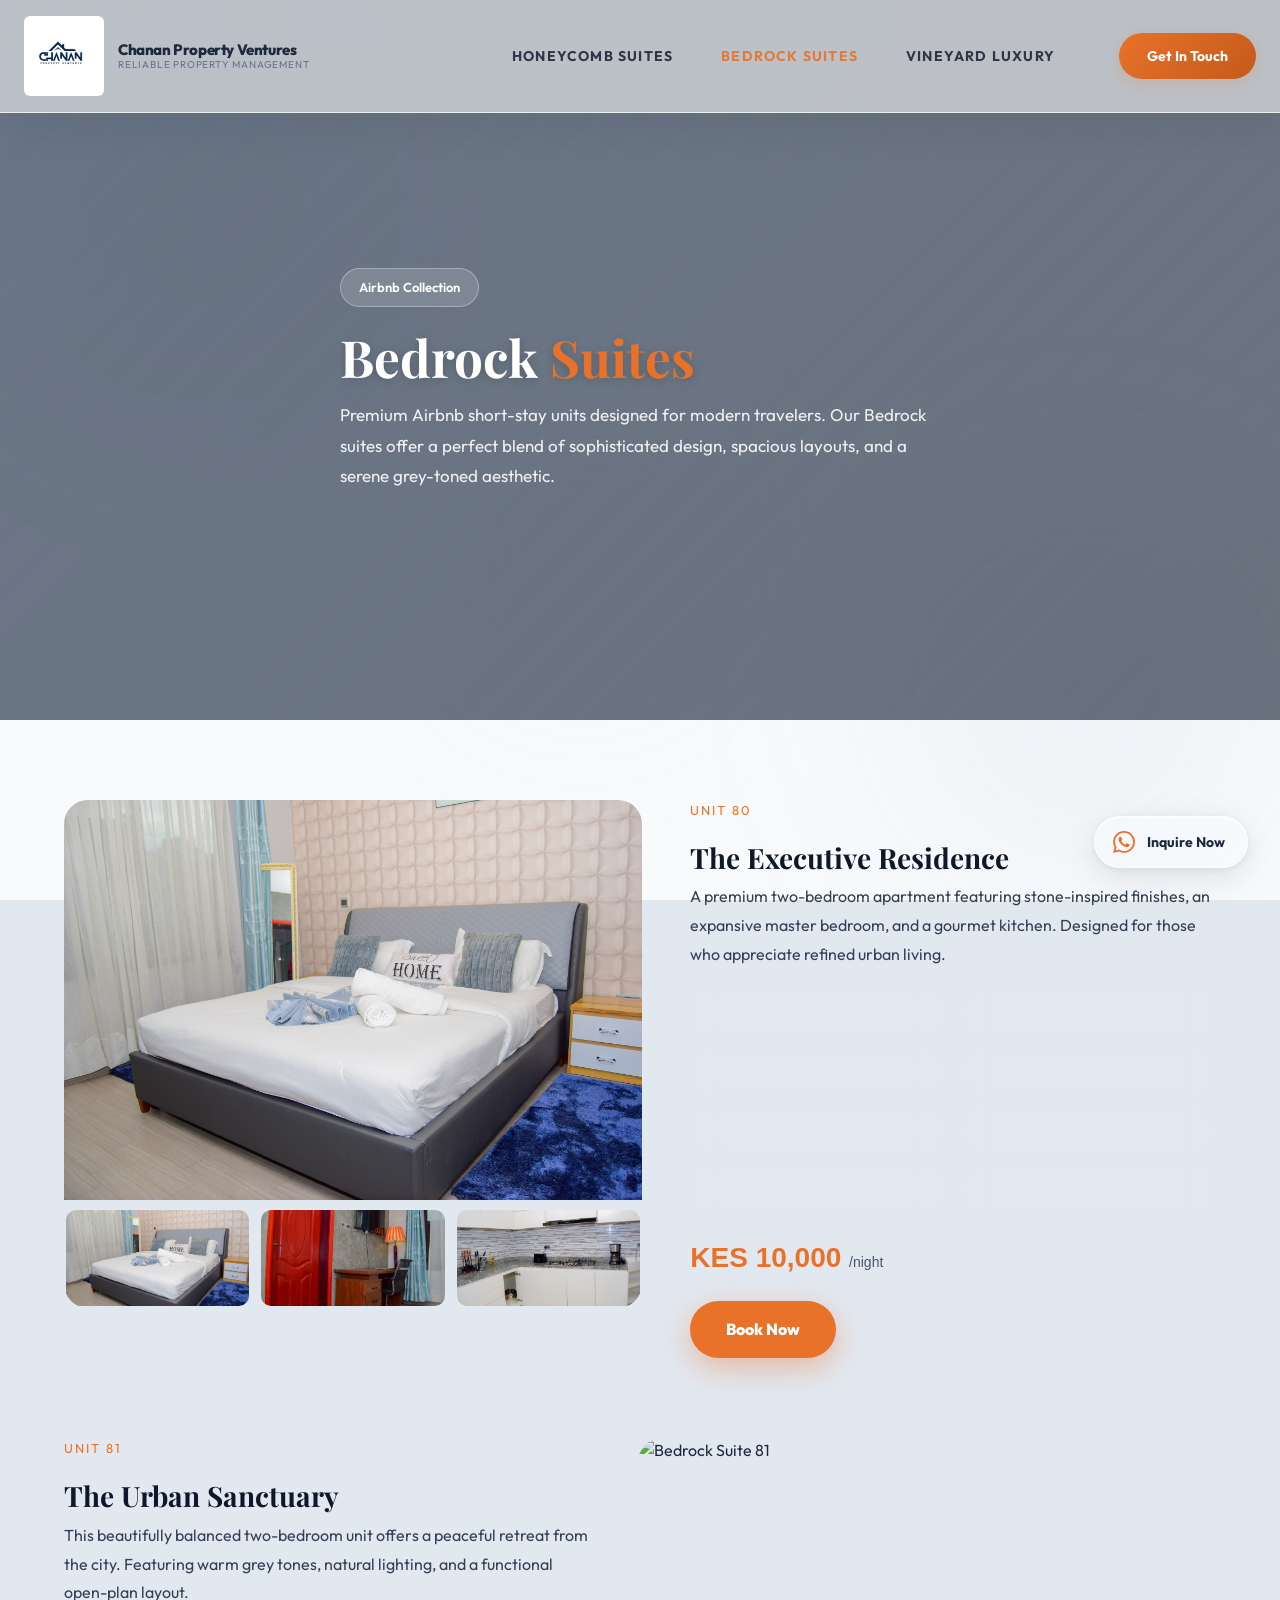
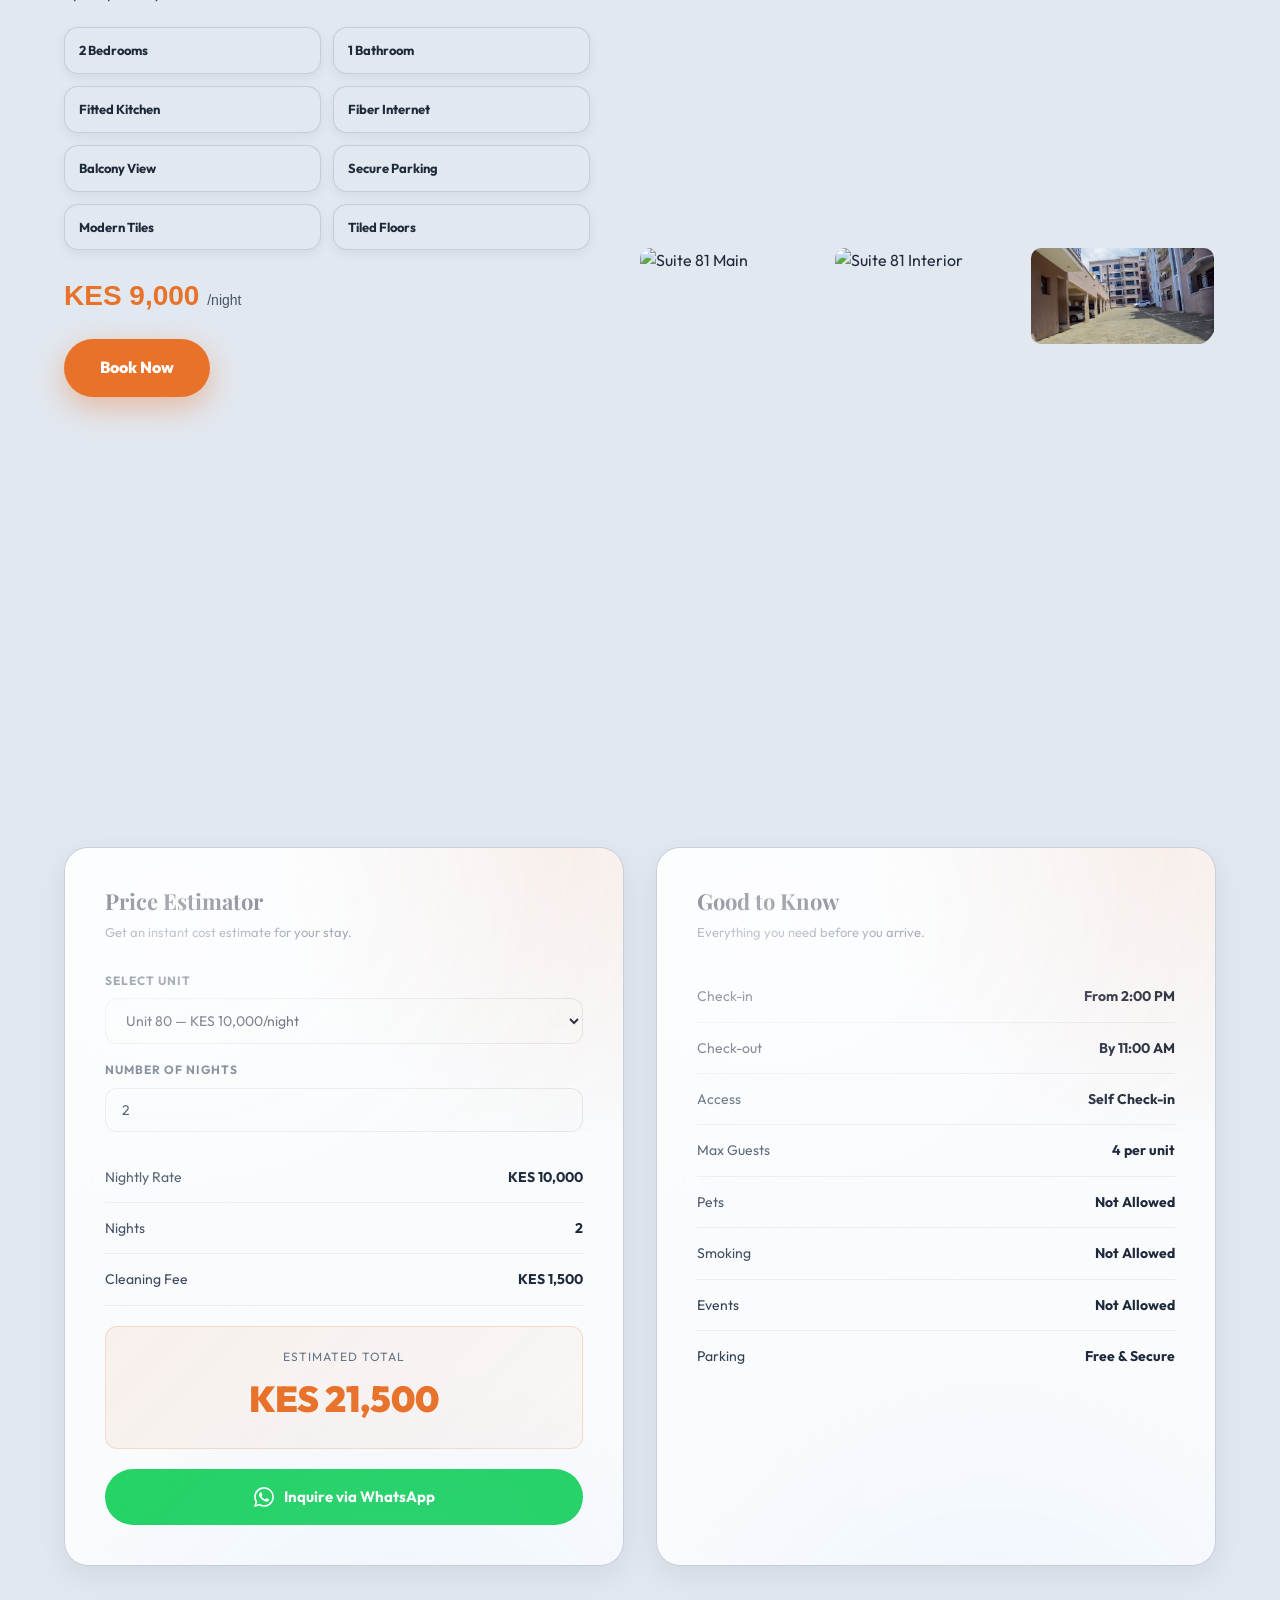
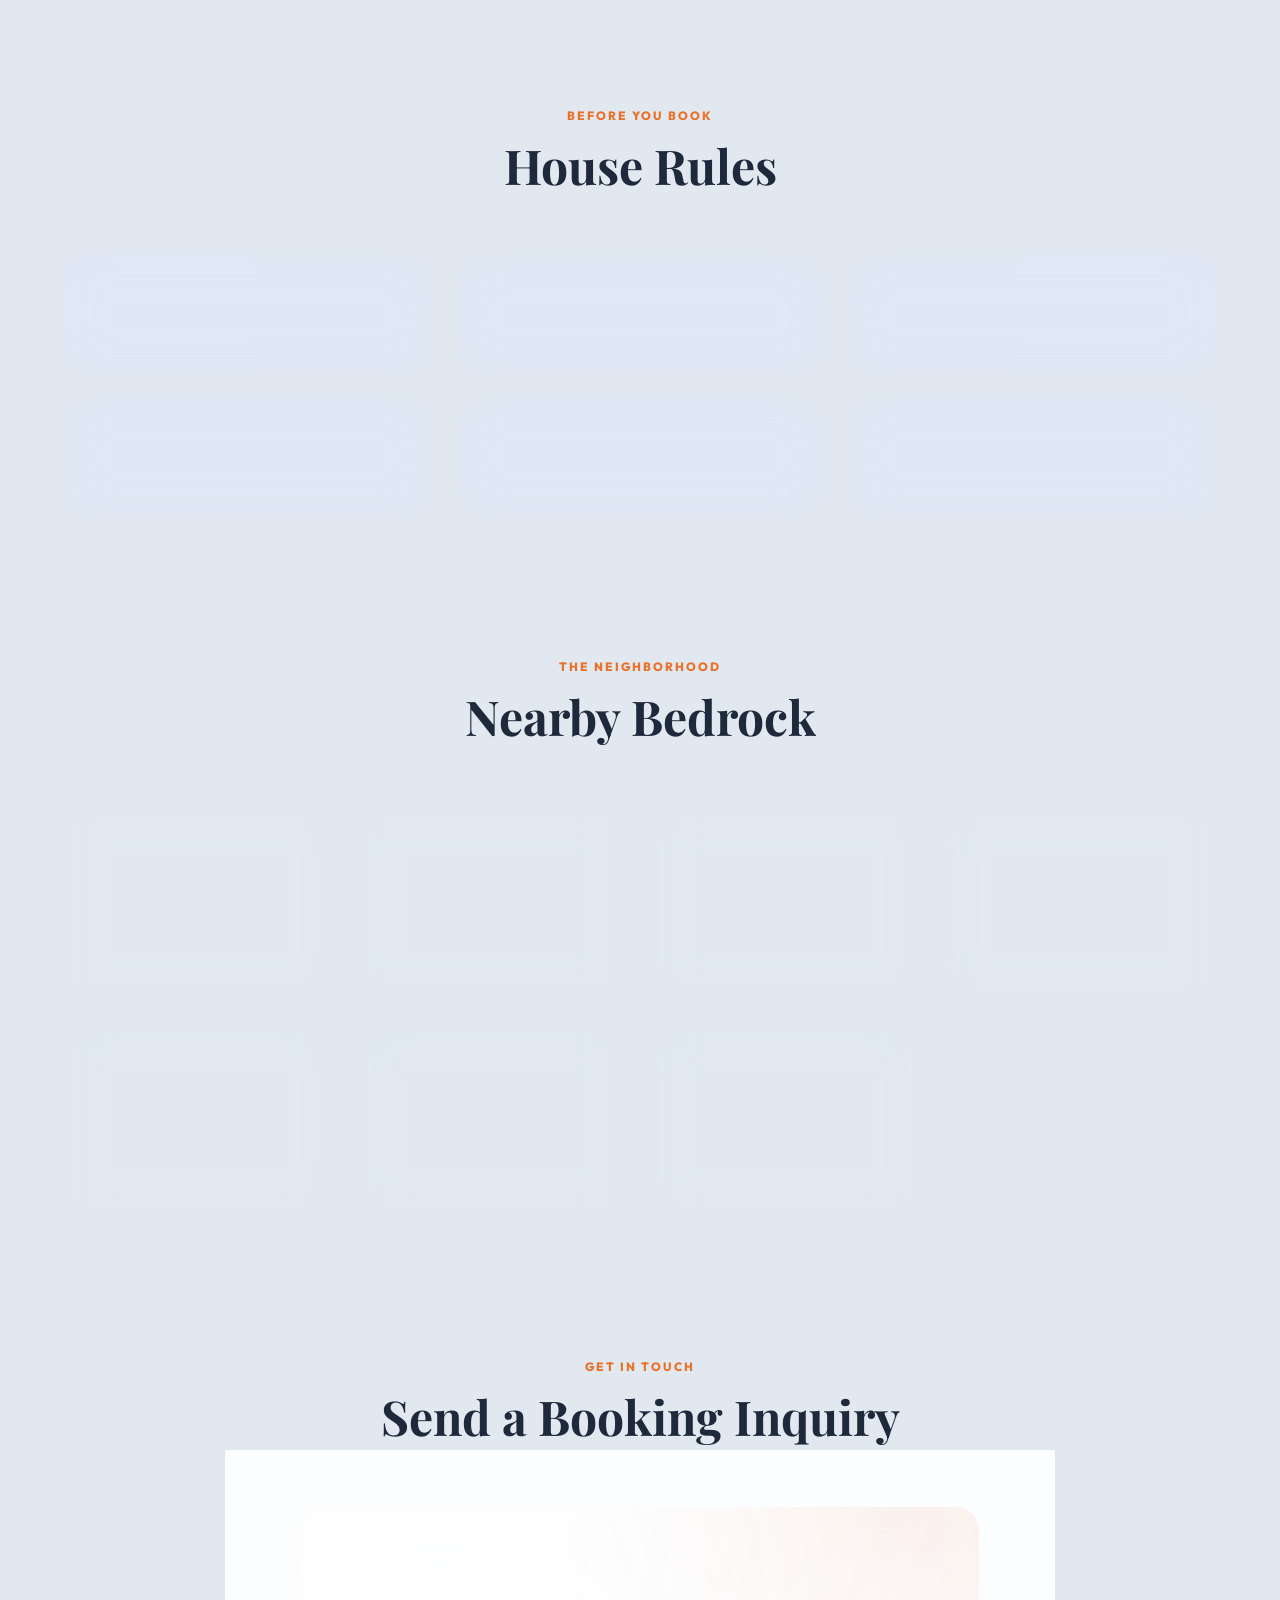
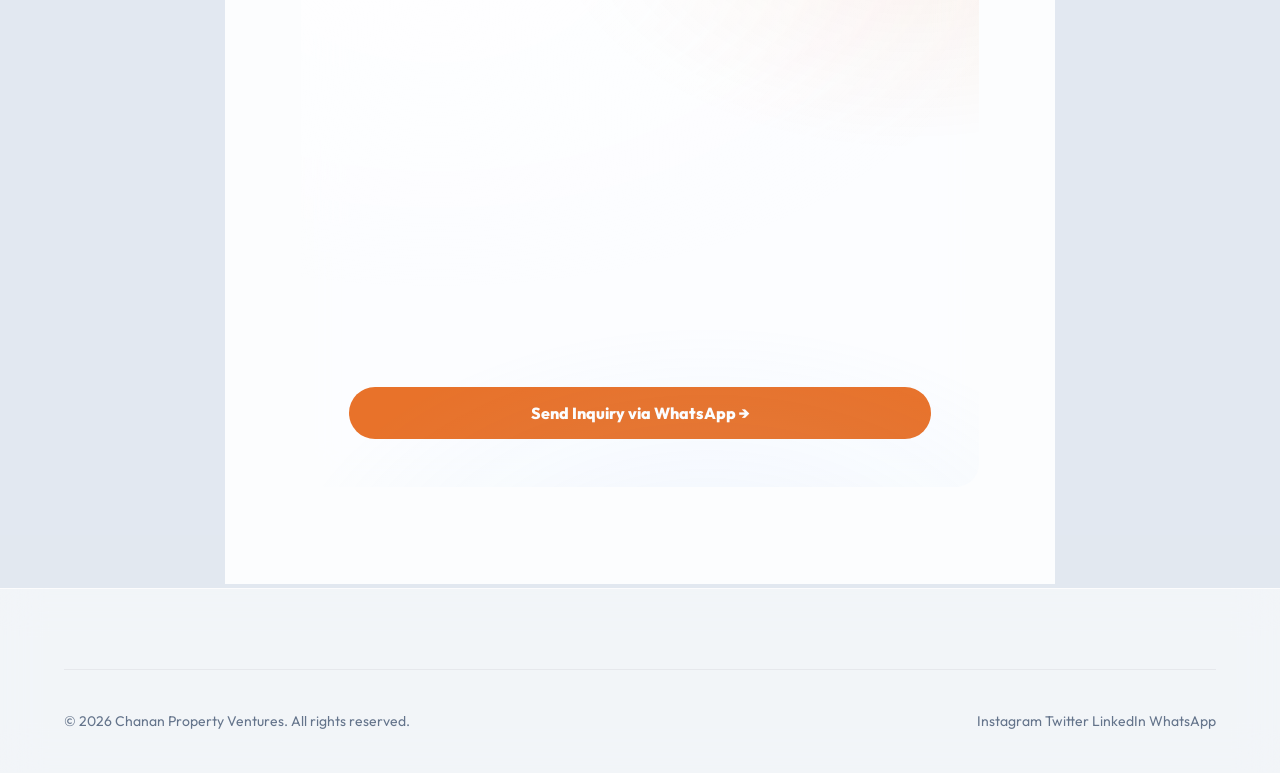
==== commit a1cec58c: "bedrock images addation" ====
--- a/bedrock.html
+++ b/bedrock.html
@@ -4,51 +4,115 @@
   <meta charset="UTF-8">
   <meta name="viewport" content="width=device-width, initial-scale=1.0">
   <title>Bedrock Suites | Chanan Property Ventures</title>
-  <meta name="description" content="Bedrock Suites — Premium residential apartments Units 80 & 81 by Chanan Property Ventures.">
+  <meta name="description" content="Bedrock Suites — Premium residential apartments Units 80 & 81 by Chanan Property Ventures. Your ideal urban home.">
   <link rel="stylesheet" href="styles.css">
   <link rel="icon" href="images/LOGO.jpeg">
   <style>
-    .page-hero{min-height:50vh;display:flex;align-items:center;position:relative;overflow:hidden;padding-top:140px}
-    .page-hero-bg{position:absolute;inset:0;background:url('https://images.unsplash.com/photo-1600607687939-ce8a6c25118c?w=1920&q=80') center/cover no-repeat}
-    .page-hero-bg::after{content:'';position:absolute;inset:0;background:linear-gradient(135deg,rgba(250,250,250,0.92),rgba(247,247,248,0.85))}
-    .page-hero .container{position:relative;z-index:1}
-    .page-hero h1{font-size:clamp(32px,4vw,56px);margin-bottom:12px}
+    :root {
+      /* Overriding for Bedrock Theme - More Grey/Slate focus */
+      --bedrock-grey-bg: #F8FAFC;
+      --bedrock-accent-muted: #64748B;
+      --bedrock-glass: rgba(241, 245, 249, 0.75);
+    }
+
+    body {
+      background-color: #E2E8F0; /* Darker slate background */
+    }
+
+    .page-hero{width:100%;aspect-ratio:16/9;min-height:50vh;max-height:800px;display:flex;align-items:center;position:relative;overflow:hidden;padding-top:140px}
+    .slider-bg{position:absolute;inset:0;z-index:0}
+    .slide{position:absolute;inset:0;background-size:cover;background-position:center;opacity:0;animation:slideFade 30s infinite linear}
+    .slide:nth-child(1){animation-delay:0s}
+    .slide:nth-child(2){animation-delay:6s}
+    .slide:nth-child(3){animation-delay:12s}
+    .slide:nth-child(4){animation-delay:18s}
+    .slide:nth-child(5){animation-delay:24s}
+    @keyframes slideFade{
+      0%{opacity:0;transform:scale(1)}
+      3%{opacity:1;transform:scale(1.01)}
+      20%{opacity:1;transform:scale(1.05)}
+      23%{opacity:0;transform:scale(1.06)}
+      100%{opacity:0;transform:scale(1.06)}
+    }
+    .hero-overlay{position:absolute;inset:0;background:linear-gradient(135deg,rgba(71, 85, 105, 0.8),rgba(30, 41, 59, 0.65));z-index:1}
+    .page-hero .container{position:relative;z-index:2}
+    .page-hero h1{font-size:clamp(32px,4vw,56px);margin-bottom:12px;color: #fff; text-shadow: 0 2px 10px rgba(0,0,0,0.2);}
     .page-hero h1 .accent{color:var(--orange)}
-    .page-hero p{font-size:17px;color:var(--grey-400);max-width:600px;line-height:1.8}
-    .brand-badge{display:inline-flex;align-items:center;gap:8px;padding:8px 18px;background:rgba(232,114,42,0.1);border:1px solid rgba(232,114,42,0.2);border-radius:50px;font-size:13px;font-weight:600;color:var(--orange);margin-bottom:20px}
+    .page-hero p{font-size:17px;color:rgba(255,255,255,0.9);max-width:600px;line-height:1.8}
+    .brand-badge{display:inline-flex;align-items:center;gap:8px;padding:8px 18px;background:rgba(255,255,255,0.15);border:1px solid rgba(255,255,255,0.3);border-radius:50px;font-size:13px;font-weight:600;color:#fff;margin-bottom:20px;backdrop-filter: blur(10px);}
+    
     .unit-section{padding:80px 0}
     .unit-layout{display:grid;grid-template-columns:1.1fr 1fr;gap:48px;align-items:start;margin-bottom:80px}
     .unit-layout.reverse{direction:rtl}.unit-layout.reverse>*{direction:ltr}
     .unit-gallery{border-radius:var(--radius);overflow:hidden;box-shadow:var(--shadow)}
     .unit-gallery img{width:100%;height:400px;object-fit:cover;transition:var(--transition)}
     .unit-gallery:hover img{transform:scale(1.03)}
-    .unit-details h3{font-size:28px;margin-bottom:8px}
+    .unit-details h3{font-size:28px;margin-bottom:8px;color: var(--grey-900);}
     .unit-details .subtitle{color:var(--orange);font-size:13px;text-transform:uppercase;letter-spacing:2px;margin-bottom:20px}
-    .unit-details p{color:var(--grey-400);line-height:1.8;margin-bottom:20px}
-    .amenities-grid{display:grid;grid-template-columns:1fr 1fr;gap:10px;margin-bottom:24px}
-    .amenity{display:flex;align-items:center;gap:8px;padding:10px 14px;background:var(--glass);border:1px solid var(--glass-border);border-radius:var(--radius-sm);font-size:13px;color:var(--grey-300)}
+    .unit-details p{color:var(--grey-700);line-height:1.8;margin-bottom:20px}
+    .amenities-grid{display:grid;grid-template-columns:1fr 1fr;gap:12px;margin-bottom:24px}
+    .amenity {
+      display:flex;
+      align-items:center;
+      gap:10px;
+      padding:12px 14px;
+      background: rgba(226, 232, 240, 0.9);
+      backdrop-filter: blur(14px);
+      -webkit-backdrop-filter: blur(14px);
+      border: 1px solid rgba(148, 163, 184, 0.4);
+      border-radius: 14px;
+      font-size: 13px;
+      font-weight: 700;
+      color: var(--grey-800);
+      box-shadow: 0 4px 12px rgba(15,23,42,0.06);
+      transition: var(--transition);
+    }
+    .amenity:hover{
+      transform: translateY(-2px);
+      border-color: var(--orange);
+      background: #fff;
+    }
     .unit-price{font-size:28px;font-weight:800;color:var(--orange);font-family:'Inter',sans-serif;margin-bottom:20px}
-    .unit-price small{font-size:14px;color:var(--grey-400);font-weight:400}
+    .unit-price small{font-size:14px;color:var(--grey-600);font-weight:400}
     .gallery-thumbs{display:grid;grid-template-columns:repeat(3,1fr);gap:8px;margin-top:8px}
     .gallery-thumbs img{height:100px;border-radius:var(--radius-sm);cursor:pointer;transition:var(--transition);border:2px solid transparent}
     .gallery-thumbs img:hover{border-color:var(--orange)}
     @media(max-width:768px){.unit-layout,.unit-layout.reverse{grid-template-columns:1fr;direction:ltr}}
+
+    /* Grey theme adjustments for cards */
+    .tool-card {
+        background: rgba(255, 255, 255, 0.8) !important;
+        border: 1px solid rgba(148, 163, 184, 0.5) !important;
+        box-shadow: 0 10px 30px rgba(15, 23, 42, 0.08) !important;
+    }
+    .rule-card, .nearby-card {
+        background: rgba(226, 232, 240, 0.7) !important;
+        border: 1px solid rgba(148, 163, 184, 0.4) !important;
+    }
+    .booking-form-card {
+        background: rgba(255, 255, 255, 0.9) !important;
+        border: 1px solid rgba(148, 163, 184, 0.5) !important;
+        box-shadow: 0 20px 50px rgba(15, 23, 42, 0.1) !important;
+    }
   </style>
 </head>
 <body id="top">
 
 <div class="liquid-bg">
-  <div class="blob blob-1"></div>
-  <div class="blob blob-2"></div>
-  <div class="blob blob-3"></div>
+  <div class="blob blob-1" style="background: radial-gradient(circle, rgba(71, 85, 105, 0.1) 0%, rgba(71, 85, 105, 0) 70%);"></div>
+  <div class="blob blob-2" style="background: radial-gradient(circle, rgba(148, 163, 184, 0.1) 0%, rgba(148, 163, 184, 0) 70%);"></div>
+  <div class="blob blob-3" style="background: radial-gradient(circle, rgba(203, 213, 225, 0.1) 0%, rgba(203, 213, 225, 0) 70%);"></div>
 </div>
 
 <nav class="navbar" id="navbar">
   <div class="container">
-    <a href="index.html" class="nav-logo"><img src="images/LOGO.jpeg" alt="Chanan Logo" class="nav-logo-img"><div class="nav-logo-text"><span class="nav-logo-title">Chanan Property Ventures</span><span class="nav-logo-sub">Reliable Property Management</span></div></a>
+    <a href="index.html" class="nav-logo">
+      <img src="images/LOGO.jpeg" alt="Chanan Logo" class="nav-logo-img">
+      <div class="nav-logo-text"><span class="nav-logo-title">Chanan Property Ventures</span><span class="nav-logo-sub">Reliable Property Management</span></div>
+    </a>
     <ul class="nav-links">
       <li><a href="honeycomb.html">Honeycomb Suites</a></li>
-      <li><a href="bedrock.html">Bedrock Suites</a></li>
+      <li><a href="bedrock.html" style="color:var(--orange)">Bedrock Suites</a></li>
       <li><a href="vineyard.html">Vineyard Luxury</a></li>
     </ul>
     <a href="contact.html" class="nav-cta">Get In Touch</a>
@@ -58,16 +122,25 @@
 
 <div class="mobile-menu" id="mobileMenu">
   <button class="mobile-close" id="mobileClose" aria-label="Close">X</button>
-  <a href="honeycomb.html">Honeycomb Suites</a><a href="bedrock.html">Bedrock Suites</a><a href="vineyard.html">Vineyard Luxury</a>
+  <a href="honeycomb.html">Honeycomb Suites</a>
+  <a href="bedrock.html">Bedrock Suites</a>
+  <a href="vineyard.html">Vineyard Luxury</a>
   <a href="contact.html">Contact</a>
 </div>
 
 <section class="page-hero reveal">
-  <div class="page-hero-bg"></div>
-  <div class="container">
-    <div class="brand-badge">Residential Collection</div>
+  <div class="slider-bg">
+    <div class="slide" style="background-image: url('images/bedrock/DSC_0004.jpg')"></div>
+    <div class="slide" style="background-image: url('images/bedrock/DSC_0010.jpg')"></div>
+    <div class="slide" style="background-image: url('images/bedrock/DSC_0012.jpg')"></div>
+    <div class="slide" style="background-image: url('images/bedrock/DSC_0013.jpg')"></div>
+    <div class="slide" style="background-image: url('images/bedrock/DSC_0015.jpg')"></div>
+  </div>
+  <div class="hero-overlay"></div>
+  <div class="container">
+    <div class="brand-badge">Airbnb Collection</div>
     <h1>Bedrock <span class="accent">Suites</span></h1>
-    <p>Premium residential apartments designed for modern living. Spacious interiors, high-quality finishes, and a prime location — your next home awaits.</p>
+    <p>Premium Airbnb short-stay units designed for modern travelers. Our Bedrock suites offer a perfect blend of sophisticated design, spacious layouts, and a serene grey-toned aesthetic.</p>
   </div>
 </section>
 
@@ -76,59 +149,253 @@
     <!-- Unit 80 -->
     <div class="unit-layout reveal">
       <div class="unit-gallery">
-        <img src="https://images.unsplash.com/photo-1600607687939-ce8a6c25118c?w=800&q=80" alt="Bedrock Suite 80" id="main80">
+        <img src="images/bedrock/DSC_0022.jpg" alt="Bedrock Suite 80" id="main80">
         <div class="gallery-thumbs">
-          <img src="https://images.unsplash.com/photo-1600607687939-ce8a6c25118c?w=300&q=80" alt="Suite 80" onclick="document.getElementById('main80').src=this.src.replace('w=300','w=800')">
-          <img src="https://images.unsplash.com/photo-1600566753086-00f18fb6b3ea?w=300&q=80" alt="Suite 80 Kitchen" onclick="document.getElementById('main80').src=this.src.replace('w=300','w=800')">
-          <img src="https://images.unsplash.com/photo-1600585154526-990dced4db0d?w=300&q=80" alt="Suite 80 Bath" onclick="document.getElementById('main80').src=this.src.replace('w=300','w=800')">
+          <img src="images/bedrock/DSC_0022.jpg" alt="Suite 80 Main" onclick="document.getElementById('main80').src=this.src">
+          <img src="images/bedrock/DSC_0027.jpg" alt="Suite 80 Detail" onclick="document.getElementById('main80').src=this.src">
+          <img src="images/bedrock/DSC_0029.jpg" alt="Suite 80 Living" onclick="document.getElementById('main80').src=this.src">
         </div>
       </div>
       <div class="unit-details">
         <div class="subtitle">Unit 80</div>
-        <h3>The Executive Apartment</h3>
-        <p>A generous two-bedroom apartment with premium stone finishes, an open-plan living area, and a fully fitted modern kitchen. Designed for professionals and families who value space and comfort.</p>
+        <h3>The Executive Residence</h3>
+        <p>A premium two-bedroom apartment featuring stone-inspired finishes, an expansive master bedroom, and a gourmet kitchen. Designed for those who appreciate refined urban living.</p>
         <div class="amenities-grid">
           <div class="amenity">2 Bedrooms</div>
           <div class="amenity">2 Bathrooms</div>
           <div class="amenity">Full Kitchen</div>
-          <div class="amenity">Parking Bay</div>
-          <div class="amenity">Fiber Internet</div>
-          <div class="amenity">In-Unit Laundry</div>
-          <div class="amenity">Gym Access</div>
-          <div class="amenity">24/7 Security</div>
-        </div>
-        <div class="unit-price">KES 45,000 <small>/month</small></div>
-        <a href="contact.html" class="btn-primary">Inquire Now →</a>
+          <div class="amenity">High-speed Fiber</div>
+          <div class="amenity">Master Ensuite</div>
+          <div class="amenity">Laundry Area</div>
+          <div class="amenity">Ample Storage</div>
+          <div class="amenity">Large Windows</div>
+        </div>
+        <div class="unit-price">KES 10,000 <small>/night</small></div>
+        <a href="https://airbnb.com" class="btn-primary">Book Now</a>
       </div>
     </div>
 
     <!-- Unit 81 -->
     <div class="unit-layout reverse reveal">
       <div class="unit-gallery">
-        <img src="https://images.unsplash.com/photo-1600585154340-be6161a56a0c?w=800&q=80" alt="Bedrock Suite 81" id="main81">
+        <img src="images/bedrock/DSC_0150.jpg" alt="Bedrock Suite 81" id="main81">
         <div class="gallery-thumbs">
-          <img src="https://images.unsplash.com/photo-1600585154340-be6161a56a0c?w=300&q=80" alt="Suite 81" onclick="document.getElementById('main81').src=this.src.replace('w=300','w=800')">
-          <img src="https://images.unsplash.com/photo-1600573472550-8090b5e0745e?w=300&q=80" alt="Suite 81 Living" onclick="document.getElementById('main81').src=this.src.replace('w=300','w=800')">
-          <img src="https://images.unsplash.com/photo-1600566752355-35792bedcfea?w=300&q=80" alt="Suite 81 Bedroom" onclick="document.getElementById('main81').src=this.src.replace('w=300','w=800')">
+          <img src="images/bedrock/DSC_0150.jpg" alt="Suite 81 Main" onclick="document.getElementById('main81').src=this.src">
+          <img src="images/bedrock/DSC_0153.jpg" alt="Suite 81 Interior" onclick="document.getElementById('main81').src=this.src">
+          <img src="images/bedrock/DSC_0156.jpg" alt="Suite 81 Bedroom" onclick="document.getElementById('main81').src=this.src">
         </div>
       </div>
       <div class="unit-details">
         <div class="subtitle">Unit 81</div>
-        <h3>The Comfort Residence</h3>
-        <p>A well-designed two-bedroom apartment with warm tones, ample natural lighting, and thoughtful layouts. An ideal home base with all the essentials for comfortable urban living.</p>
+        <h3>The Urban Sanctuary</h3>
+        <p>This beautifully balanced two-bedroom unit offers a peaceful retreat from the city. Featuring warm grey tones, natural lighting, and a functional open-plan layout.</p>
         <div class="amenities-grid">
           <div class="amenity">2 Bedrooms</div>
           <div class="amenity">1 Bathroom</div>
-          <div class="amenity">Full Kitchen</div>
-          <div class="amenity">Parking Bay</div>
+          <div class="amenity">Fitted Kitchen</div>
           <div class="amenity">Fiber Internet</div>
-          <div class="amenity">Laundry Area</div>
-          <div class="amenity">Balcony</div>
-          <div class="amenity">24/7 Security</div>
-        </div>
-        <div class="unit-price">KES 40,000 <small>/month</small></div>
-        <a href="contact.html" class="btn-primary">Inquire Now →</a>
-      </div>
+          <div class="amenity">Balcony View</div>
+          <div class="amenity">Secure Parking</div>
+          <div class="amenity">Modern Tiles</div>
+          <div class="amenity">Tiled Floors</div>
+        </div>
+        <div class="unit-price">KES 9,000 <small>/night</small></div>
+        <a href="https://airbnb.com" class="btn-primary">Book Now</a>
+      </div>
+    </div>
+
+    <div class="reveal" style="text-align:center; margin-top: 18px;">
+      <a href="bedrock-gallery.html" class="btn-outline">See more photos →</a>
+    </div>
+  </div>
+</section>
+
+<!-- STAY PLANNER + QUICK INFO -->
+<section style="padding: 80px 0;">
+  <div class="container">
+    <div class="section-header reveal">
+      <span class="section-tag">Plan Your Stay</span>
+      <h2 class="section-title">Stay Planner</h2>
+    </div>
+    <div class="tools-grid reveal">
+      <!-- Price Calculator -->
+      <div class="tool-card">
+        <h3>Price Estimator</h3>
+        <p class="tool-subtitle">Get an instant cost estimate for your stay.</p>
+        <div class="calc-inputs">
+          <div class="calc-input-group">
+            <label>Select Unit</label>
+            <select id="unitSelect" onchange="calcPrice()">
+              <option value="10000">Unit 80 — KES 10,000/night</option>
+              <option value="9000">Unit 81 — KES 9,000/night</option>
+            </select>
+          </div>
+          <div class="calc-input-group">
+            <label>Number of Nights</label>
+            <input type="number" id="nightsInput" value="2" min="1" max="30" oninput="calcPrice()">
+          </div>
+        </div>
+        <div class="price-row"><span>Nightly Rate</span><strong id="calcNightly">KES 10,000</strong></div>
+        <div class="price-row"><span>Nights</span><strong id="calcNights">2</strong></div>
+        <div class="price-row"><span>Cleaning Fee</span><strong>KES 1,500</strong></div>
+        <div class="price-total">
+          <div class="total-label">Estimated Total</div>
+          <div class="total-amount" id="calcTotal">KES 21,500</div>
+        </div>
+        <a id="waCalcLink" href="https://wa.me/254708085734?text=Hello!%20I%27d%20like%20to%20book%20Unit%2080%20at%20Bedrock%20Suites." class="wa-book-btn" target="_blank">
+          <svg width="20" height="20" viewBox="0 0 24 24" fill="currentColor"><path d="M17.472 14.382c-.297-.149-1.758-.867-2.03-.967-.273-.099-.471-.148-.67.15-.197.297-.767.966-.94 1.164-.173.199-.347.223-.644.075-.297-.15-1.255-.463-2.39-1.475-.883-.788-1.48-1.761-1.653-2.059-.173-.297-.018-.458.13-.606.134-.133.298-.347.446-.52.149-.174.198-.298.298-.497.099-.198.05-.371-.025-.52-.075-.149-.669-1.612-.916-2.207-.242-.579-.487-.5-.669-.51-.173-.008-.371-.01-.57-.01-.198 0-.52.074-.792.372-.272.297-1.04 1.016-1.04 2.479 0 1.462 1.065 2.875 1.213 3.074.149.198 2.096 3.2 5.077 4.487.709.306 1.262.489 1.694.625.712.227 1.36.195 1.871.118.571-.085 1.758-.719 2.006-1.413.248-.694.248-1.289.173-1.413-.074-.124-.272-.198-.57-.347m-5.421 7.403h-.004a9.87 9.87 0 01-5.031-1.378l-.361-.214-3.741.982.998-3.648-.235-.374a9.86 9.86 0 01-1.51-5.26c.001-5.45 4.436-9.884 9.888-9.884 2.64 0 5.122 1.03 6.988 2.898a9.825 9.825 0 012.893 6.994c-.003 5.45-4.437 9.884-9.885 9.884m8.413-18.297A11.815 11.815 0 0012.05 0C5.495 0 .16 5.335.157 11.892c0 2.096.547 4.142 1.588 5.945L.057 24l6.305-1.654a11.882 11.882 0 005.683 1.448h.005c6.554 0 11.89-5.335 11.893-11.893a11.821 11.821 0 00-3.48-8.413Z"/></svg>
+          Inquire via WhatsApp
+        </a>
+      </div>
+
+      <!-- Quick Info Card -->
+      <div class="tool-card">
+        <h3>Good to Know</h3>
+        <p class="tool-subtitle">Everything you need before you arrive.</p>
+        <div class="price-row"><span>Check-in</span><strong>From 2:00 PM</strong></div>
+        <div class="price-row"><span>Check-out</span><strong>By 11:00 AM</strong></div>
+        <div class="price-row"><span>Access</span><strong>Self Check-in</strong></div>
+        <div class="price-row"><span>Max Guests</span><strong>4 per unit</strong></div>
+        <div class="price-row"><span>Pets</span><strong>Not Allowed</strong></div>
+        <div class="price-row"><span>Smoking</span><strong>Not Allowed</strong></div>
+        <div class="price-row"><span>Events</span><strong>Not Allowed</strong></div>
+        <div class="price-row"><span>Parking</span><strong>Free & Secure</strong></div>
+      </div>
+    </div>
+  </div>
+</section>
+
+<!-- HOUSE RULES -->
+<section style="padding: 60px 0; background: rgba(226, 232, 240, 0.3);">
+  <div class="container">
+    <div class="section-header reveal">
+      <span class="section-tag">Before You Book</span>
+      <h2 class="section-title">House Rules</h2>
+    </div>
+    <div class="rules-grid reveal">
+      <div class="rule-card">
+        <span class="rule-icon">Time</span>
+        <div><h4>Check-in / Check-out</h4><p>Check-in from 2:00 PM. Check-out by 11:00 AM. Late check-out by prior arrangement only.</p></div>
+      </div>
+      <div class="rule-card">
+        <span class="rule-icon">Quiet</span>
+        <div><h4>Quiet Hours</h4><p>Please respect quiet hours between 10:00 PM and 8:00 AM to ensure comfort for all residents.</p></div>
+      </div>
+      <div class="rule-card">
+        <span class="rule-icon">No</span>
+        <div><h4>No Smoking</h4><p>Strictly no smoking inside the unit. A designated smoking area is available outside the building.</p></div>
+      </div>
+      <div class="rule-card">
+        <span class="rule-icon">No</span>
+        <div><h4>No Pets</h4><p>We regret that pets are not permitted in the suites at this time.</p></div>
+      </div>
+      <div class="rule-card">
+        <span class="rule-icon">No</span>
+        <div><h4>No Parties or Events</h4><p>The suites are designed for peaceful stays. Parties and large gatherings are not permitted.</p></div>
+      </div>
+      <div class="rule-card">
+        <span class="rule-icon">Care</span>
+        <div><h4>Leave it Tidy</h4><p>Please leave the unit in the same condition as you found it. A cleaning fee of KES 1,500 applies.</p></div>
+      </div>
+    </div>
+  </div>
+</section>
+
+<!-- NEARBY ATTRACTIONS -->
+<section style="padding: 80px 0;">
+  <div class="container">
+    <div class="section-header reveal">
+      <span class="section-tag">The Neighborhood</span>
+      <h2 class="section-title">Nearby Bedrock</h2>
+    </div>
+    <div class="nearby-grid reveal">
+      <div class="nearby-card">
+        <div class="nearby-icon">Shop</div>
+        <h4>Main Mall</h4>
+        <p>The Junction / Hub</p>
+        <span class="distance">~10 min drive</span>
+      </div>
+      <div class="nearby-card">
+        <div class="nearby-icon">Sch</div>
+        <h4>Schools</h4>
+        <p>Leading international schools</p>
+        <span class="distance">~15 min drive</span>
+      </div>
+      <div class="nearby-card">
+        <div class="nearby-icon">Med</div>
+        <h4>Hospital</h4>
+        <p>City Hospital Annex</p>
+        <span class="distance">~5 min drive</span>
+      </div>
+      <div class="nearby-card">
+        <div class="nearby-icon">Bank</div>
+        <h4>Banking</h4>
+        <p>All major banks nearby</p>
+        <span class="distance">~5 min walk</span>
+      </div>
+      <div class="nearby-card">
+        <div class="nearby-icon">Fuel</div>
+        <h4>Petrol Station</h4>
+        <p>Shell / TotalEnergies</p>
+        <span class="distance">~2 min drive</span>
+      </div>
+      <div class="nearby-card">
+        <div class="nearby-icon">Park</div>
+        <h4>Green Space</h4>
+        <p>Community park</p>
+        <span class="distance">~8 min walk</span>
+      </div>
+      <div class="nearby-card">
+        <div class="nearby-icon">Gym</div>
+        <h4>Fitness Hub</h4>
+        <p>Full service gym</p>
+        <span class="distance">~5 min walk</span>
+      </div>
+    </div>
+  </div>
+</section>
+
+<!-- BOOKING INQUIRY FORM -->
+<section style="padding: 60px 0 100px; background: rgba(226, 232, 240, 0.3);">
+  <div class="container">
+    <div class="section-header reveal">
+      <span class="section-tag">Get In Touch</span>
+      <h2 class="section-title">Send a Booking Inquiry</h2>
+    </div>
+    <div class="booking-form-card reveal">
+      <h3>Reserve Your Suite</h3>
+      <p class="form-subtitle">Fill in your details and we'll confirm availability within the hour via WhatsApp.</p>
+      <form id="bookingForm" onsubmit="submitBookingInquiry(event)">
+        <div class="form-row">
+          <div class="form-group">
+            <label>Full Name</label>
+            <input type="text" id="guestName" placeholder="Your full name" required>
+          </div>
+          <div class="form-group">
+            <label>Phone / WhatsApp</label>
+            <input type="tel" id="guestPhone" placeholder="+254 700 000000" required>
+          </div>
+        </div>
+        <div class="form-row">
+          <div class="form-group">
+            <label>Unit Preference</label>
+            <select id="guestUnit">
+              <option>Unit 80 — The Executive Residence</option>
+              <option>Unit 81 — The Urban Sanctuary</option>
+              <option>Either unit is fine</option>
+            </select>
+          </div>
+          <div class="form-group">
+            <label>Number of Nights</label>
+            <input type="number" id="guestNights" placeholder="e.g. 3" min="1" required>
+          </div>
+        </div>
+        <div class="form-group">
+          <label>Special Requests (optional)</label>
+          <textarea id="guestMessage" rows="3" placeholder="Early check-in, dietary needs, or anything else…"></textarea>
+        </div>
+        <button type="submit" class="booking-submit">Send Inquiry via WhatsApp →</button>
+      </form>
     </div>
   </div>
 </section>
@@ -146,12 +413,46 @@
     </div>
   </div>
 </footer>
+
 <!-- WHATSAPP FLOATING BUTTON -->
 <a href="https://wa.me/254708085734?text=Hello%20Chanan!%20I%27m%20interested%20in%20Bedrock%20Suites." class="whatsapp-float" target="_blank" rel="noopener" aria-label="Chat on WhatsApp">
   <span class="wa-pulse"></span>
-  <svg viewBox="0 0 24 24" fill="currentColor"><path d="M17.472 14.382c-.297-.149-1.758-.867-2.03-.967-.273-.099-.471-.148-.67.15-.197.297-.767.966-.94 1.164-.173.199-.347.223-.644.075-.297-.15-1.255-.463-2.39-1.475-.883-.788-1.48-1.761-1.653-2.059-.173-.297-.018-.458.13-.606.134-.133.298-.347.446-.52.149-.174.198-.298.298-.497.099-.198.05-.371-.025-.52-.075-.149-.669-1.612-.916-2.207-.242-.579-.487-.5-.669-.51-.173-.008-.371-.01-.57-.01-.198 0-.52.074-.792.372-.272.297-1.04 1.016-1.04 2.479 0 1.462 1.065 2.875 1.213 3.074.149.198 2.096 3.2 5.077 4.487.709.306 1.262.489 1.694.625.712.227 1.36.195 1.871.118.571-.085 1.758-.719 2.006-1.413.248-.694.248-1.289.173-1.413-.074-.124-.272-.198-.57-.347m-5.421 7.403h-.004a9.87 9.87 0 01-5.031-1.378l-.361-.214-3.741.982.998-3.648-.235-.374a9.86 9.86 0 01-1.51-5.26c.001-5.45 4.436-9.884 9.888-9.884 2.64 0 5.122 1.03 6.988 2.898a9.825 9.825 0 012.893 6.994c-.003 5.45-4.437 9.884-9.885 9.884m8.413-18.297A11.815 11.815 0 0012.05 0C5.495 0 .16 5.335.157 11.892c0 2.096.547 4.142 1.588 5.945L.057 24l6.305-1.654a11.882 11.882 0 005.683 1.448h.005c6.554 0 11.89-5.335 11.893-11.893a11.821 11.821 0 00-3.48-8.413Z"/></svg>
+  <svg viewBox="0 0 24 24" fill="currentColor" xmlns="http://www.w3.org/2000/svg"><path d="M17.472 14.382c-.297-.149-1.758-.867-2.03-.967-.273-.099-.471-.148-.67.15-.197.297-.767.966-.94 1.164-.173.199-.347.223-.644.075-.297-.15-1.255-.463-2.39-1.475-.883-.788-1.48-1.761-1.653-2.059-.173-.297-.018-.458.13-.606.134-.133.298-.347.446-.52.149-.174.198-.298.298-.497.099-.198.05-.371-.025-.52-.075-.149-.669-1.612-.916-2.207-.242-.579-.487-.5-.669-.51-.173-.008-.371-.01-.57-.01-.198 0-.52.074-.792.372-.272.297-1.04 1.016-1.04 2.479 0 1.462 1.065 2.875 1.213 3.074.149.198 2.096 3.2 5.077 4.487.709.306 1.262.489 1.694.625.712.227 1.36.195 1.871.118.571-.085 1.758-.719 2.006-1.413.248-.694.248-1.289.173-1.413-.074-.124-.272-.198-.57-.347m-5.421 7.403h-.004a9.87 9.87 0 01-5.031-1.378l-.361-.214-3.741.982.998-3.648-.235-.374a9.86 9.86 0 01-1.51-5.26c.001-5.45 4.436-9.884 9.888-9.884 2.64 0 5.122 1.03 6.988 2.898a9.825 9.825 0 012.893 6.994c-.003 5.45-4.437 9.884-9.885 9.884m8.413-18.297A11.815 11.815 0 0012.05 0C5.495 0 .16 5.335.157 11.892c0 2.096.547 4.142 1.588 5.945L.057 24l6.305-1.654a11.882 11.882 0 005.683 1.448h.005c6.554 0 11.89-5.335 11.893-11.893a11.821 11.821 0 00-3.48-8.413Z"/></svg>
   Inquire Now
 </a>
+
 <script src="script.js"></script>
+<script>
+  // Bedrock-specific price calculator logic (Airbnb Style)
+  function calcPrice() {
+    const unitSelect  = document.getElementById('unitSelect');
+    const nightsInput = document.getElementById('nightsInput');
+    const calcNightly = document.getElementById('calcNightly');
+    const calcNightsEl= document.getElementById('calcNights');
+    const calcTotal   = document.getElementById('calcTotal');
+    const waCalcLink  = document.getElementById('waCalcLink');
+    
+    if (!unitSelect || !nightsInput) return;
+
+    const rate        = parseInt(unitSelect.value, 10);
+    const nights      = Math.max(1, parseInt(nightsInput.value, 10) || 1);
+    const cleaningFee = 1500;
+    const total       = rate * nights + cleaningFee;
+
+    if (calcNightly) calcNightly.textContent  = 'KES ' + rate.toLocaleString();
+    if (calcNightsEl) calcNightsEl.textContent = nights;
+    if (calcTotal)  calcTotal.textContent   = 'KES ' + total.toLocaleString();
+
+    const unitName = unitSelect.options[unitSelect.selectedIndex].text.split(' \u2014 ')[0];
+    if (waCalcLink) {
+      waCalcLink.href = "https://wa.me/254708085734?text=Hello!%20I%27d%20like%20to%20book%20" + encodeURIComponent(unitName) + "%20at%20Bedrock%20Suites%20for%20" + nights + "%20nights.";
+    }
+  }
+  
+  // Initialize
+  window.onload = function() {
+    calcPrice();
+  };
+</script>
 </body>
 </html>
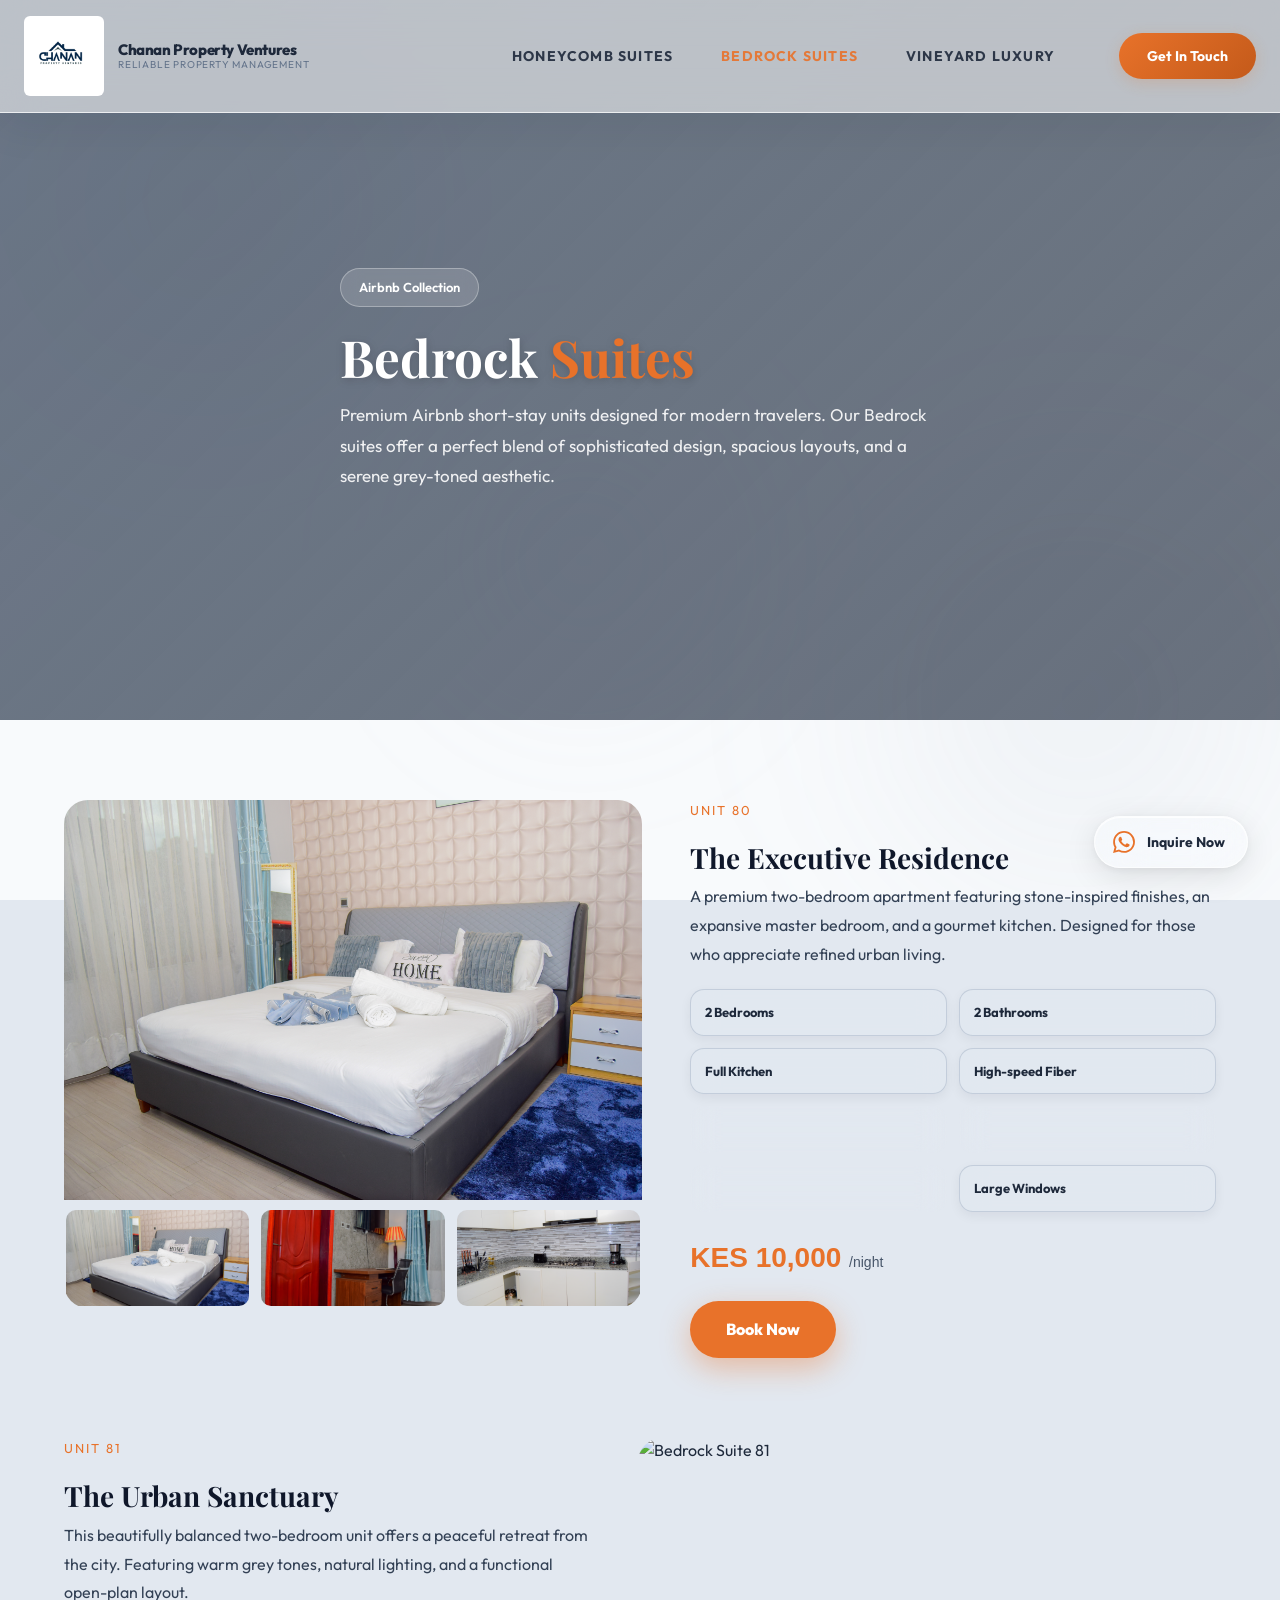
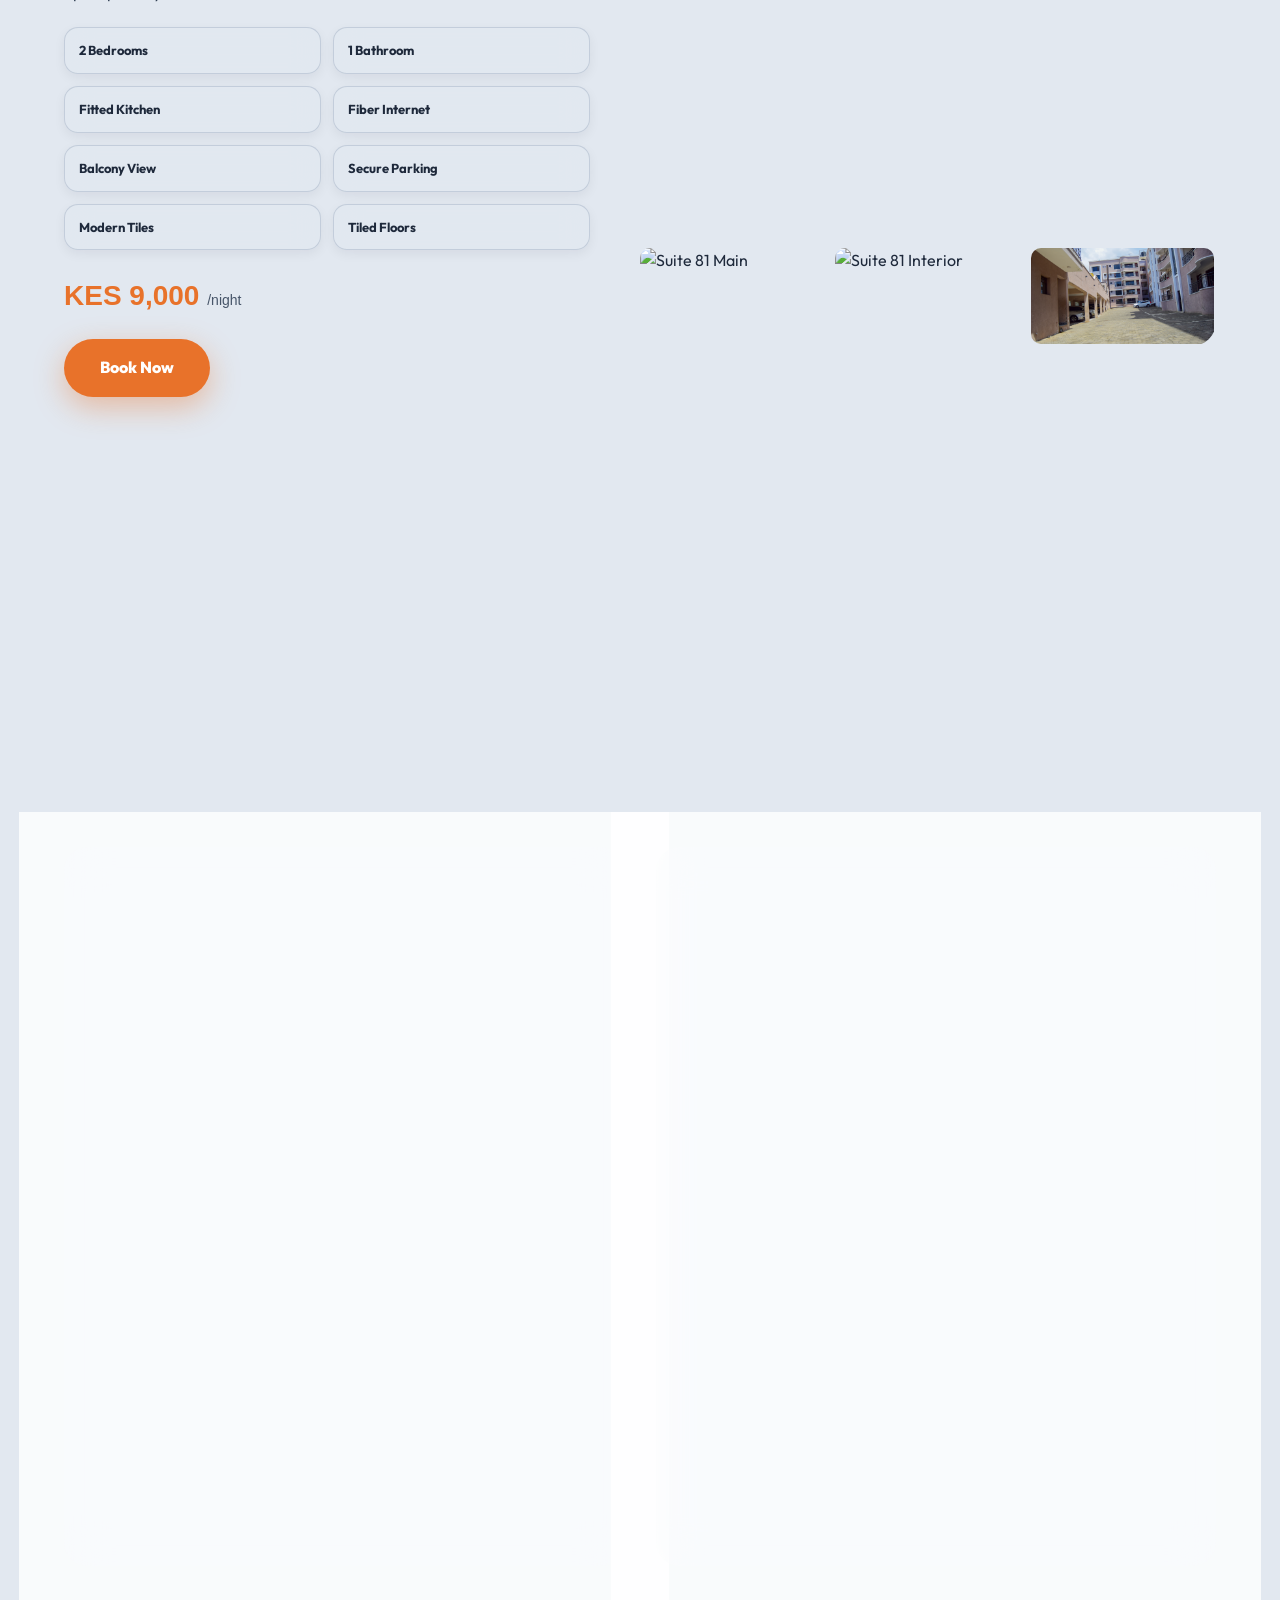
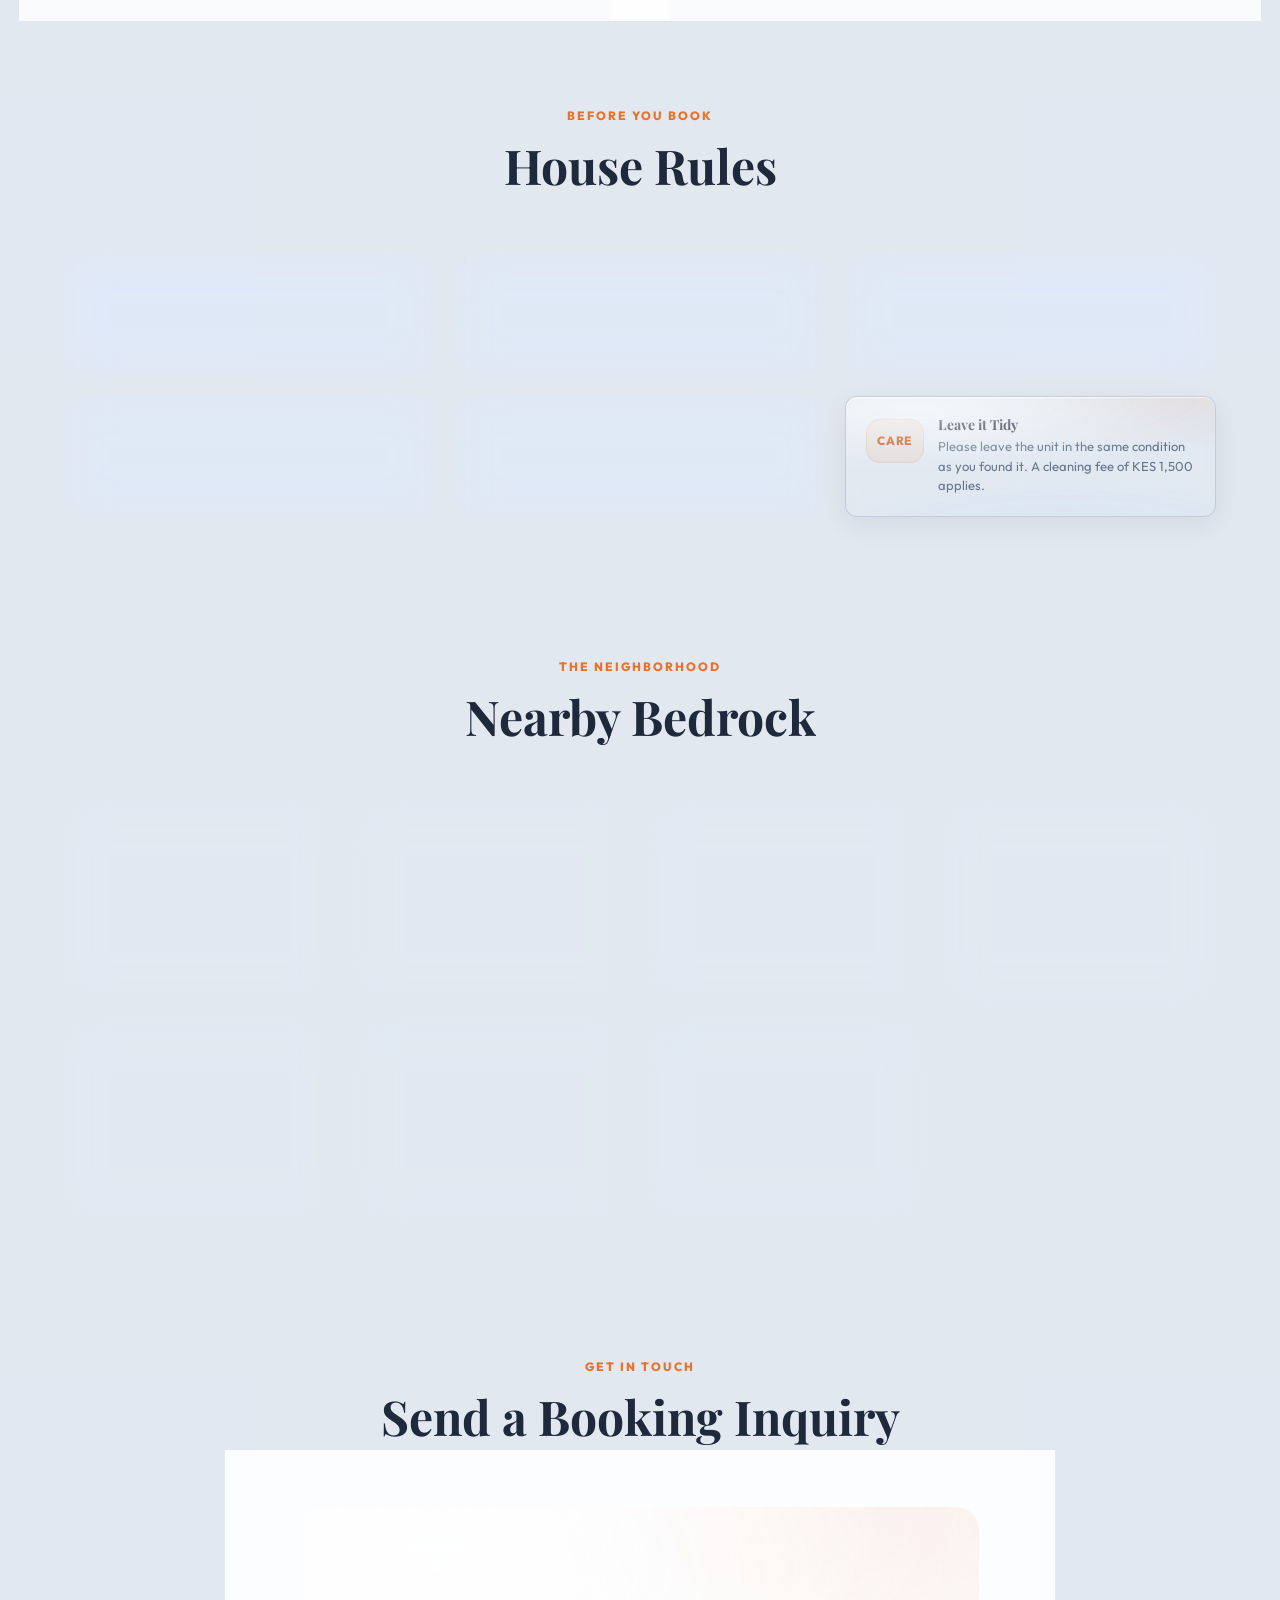
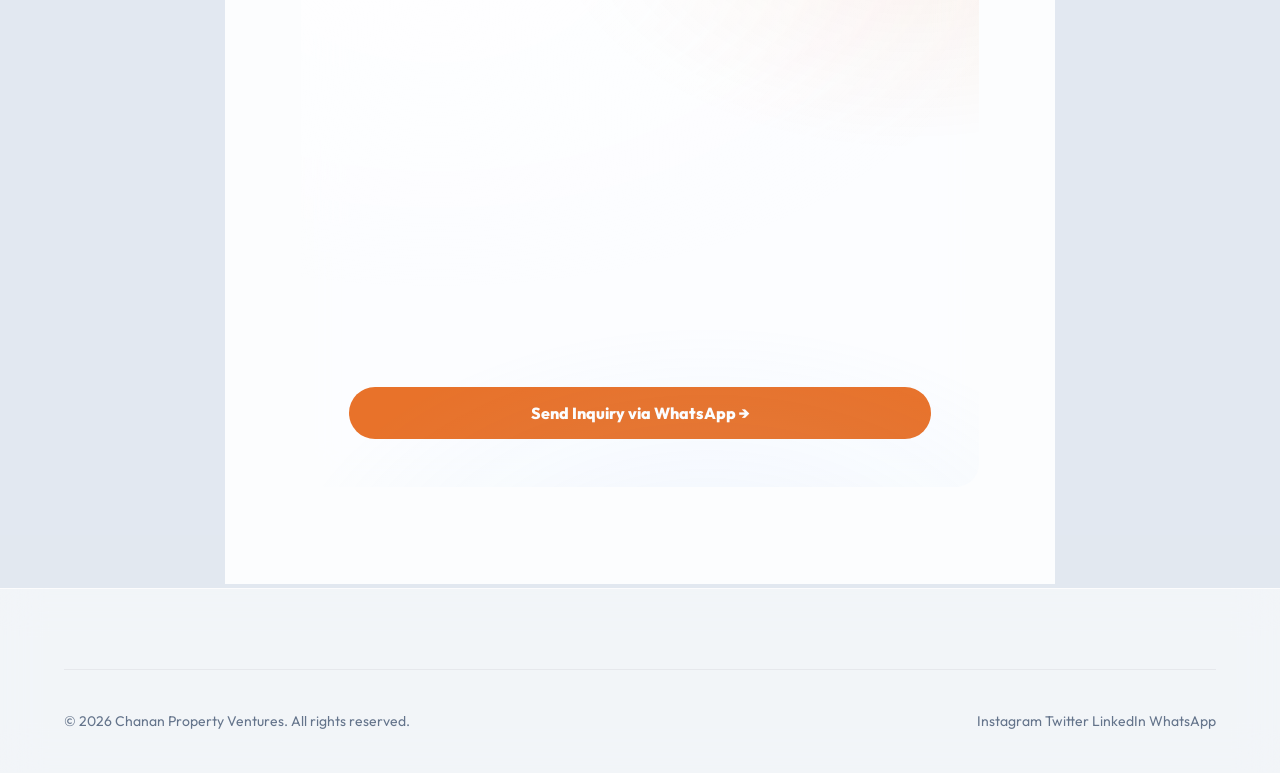
==== commit f280ab9b: "bedrock images" ====
--- a/bedrock.html
+++ b/bedrock.html
@@ -1,10 +1,12 @@
 <!DOCTYPE html>
 <html lang="en">
+
 <head>
   <meta charset="UTF-8">
   <meta name="viewport" content="width=device-width, initial-scale=1.0">
   <title>Bedrock Suites | Chanan Property Ventures</title>
-  <meta name="description" content="Bedrock Suites — Premium residential apartments Units 80 & 81 by Chanan Property Ventures. Your ideal urban home.">
+  <meta name="description"
+    content="Bedrock Suites — Premium residential apartments Units 80 & 81 by Chanan Property Ventures. Your ideal urban home.">
   <link rel="stylesheet" href="styles.css">
   <link rel="icon" href="images/LOGO.jpeg">
   <style>
@@ -16,46 +18,198 @@
     }
 
     body {
-      background-color: #E2E8F0; /* Darker slate background */
-    }
-
-    .page-hero{width:100%;aspect-ratio:16/9;min-height:50vh;max-height:800px;display:flex;align-items:center;position:relative;overflow:hidden;padding-top:140px}
-    .slider-bg{position:absolute;inset:0;z-index:0}
-    .slide{position:absolute;inset:0;background-size:cover;background-position:center;opacity:0;animation:slideFade 30s infinite linear}
-    .slide:nth-child(1){animation-delay:0s}
-    .slide:nth-child(2){animation-delay:6s}
-    .slide:nth-child(3){animation-delay:12s}
-    .slide:nth-child(4){animation-delay:18s}
-    .slide:nth-child(5){animation-delay:24s}
-    @keyframes slideFade{
-      0%{opacity:0;transform:scale(1)}
-      3%{opacity:1;transform:scale(1.01)}
-      20%{opacity:1;transform:scale(1.05)}
-      23%{opacity:0;transform:scale(1.06)}
-      100%{opacity:0;transform:scale(1.06)}
-    }
-    .hero-overlay{position:absolute;inset:0;background:linear-gradient(135deg,rgba(71, 85, 105, 0.8),rgba(30, 41, 59, 0.65));z-index:1}
-    .page-hero .container{position:relative;z-index:2}
-    .page-hero h1{font-size:clamp(32px,4vw,56px);margin-bottom:12px;color: #fff; text-shadow: 0 2px 10px rgba(0,0,0,0.2);}
-    .page-hero h1 .accent{color:var(--orange)}
-    .page-hero p{font-size:17px;color:rgba(255,255,255,0.9);max-width:600px;line-height:1.8}
-    .brand-badge{display:inline-flex;align-items:center;gap:8px;padding:8px 18px;background:rgba(255,255,255,0.15);border:1px solid rgba(255,255,255,0.3);border-radius:50px;font-size:13px;font-weight:600;color:#fff;margin-bottom:20px;backdrop-filter: blur(10px);}
-    
-    .unit-section{padding:80px 0}
-    .unit-layout{display:grid;grid-template-columns:1.1fr 1fr;gap:48px;align-items:start;margin-bottom:80px}
-    .unit-layout.reverse{direction:rtl}.unit-layout.reverse>*{direction:ltr}
-    .unit-gallery{border-radius:var(--radius);overflow:hidden;box-shadow:var(--shadow)}
-    .unit-gallery img{width:100%;height:400px;object-fit:cover;transition:var(--transition)}
-    .unit-gallery:hover img{transform:scale(1.03)}
-    .unit-details h3{font-size:28px;margin-bottom:8px;color: var(--grey-900);}
-    .unit-details .subtitle{color:var(--orange);font-size:13px;text-transform:uppercase;letter-spacing:2px;margin-bottom:20px}
-    .unit-details p{color:var(--grey-700);line-height:1.8;margin-bottom:20px}
-    .amenities-grid{display:grid;grid-template-columns:1fr 1fr;gap:12px;margin-bottom:24px}
+      background-color: #E2E8F0;
+      /* Darker slate background */
+    }
+
+    .page-hero {
+      width: 100%;
+      aspect-ratio: 16/9;
+      min-height: 50vh;
+      max-height: 800px;
+      display: flex;
+      align-items: center;
+      position: relative;
+      overflow: hidden;
+      padding-top: 140px
+    }
+
+    .slider-bg {
+      position: absolute;
+      inset: 0;
+      z-index: 0
+    }
+
+    .slide {
+      position: absolute;
+      inset: 0;
+      background-size: cover;
+      background-position: center;
+      opacity: 0;
+      animation: slideFade 30s infinite linear
+    }
+
+    .slide:nth-child(1) {
+      animation-delay: 0s
+    }
+
+    .slide:nth-child(2) {
+      animation-delay: 6s
+    }
+
+    .slide:nth-child(3) {
+      animation-delay: 12s
+    }
+
+    .slide:nth-child(4) {
+      animation-delay: 18s
+    }
+
+    .slide:nth-child(5) {
+      animation-delay: 24s
+    }
+
+    @keyframes slideFade {
+      0% {
+        opacity: 0;
+        transform: scale(1)
+      }
+
+      3% {
+        opacity: 1;
+        transform: scale(1.01)
+      }
+
+      20% {
+        opacity: 1;
+        transform: scale(1.05)
+      }
+
+      23% {
+        opacity: 0;
+        transform: scale(1.06)
+      }
+
+      100% {
+        opacity: 0;
+        transform: scale(1.06)
+      }
+    }
+
+    .hero-overlay {
+      position: absolute;
+      inset: 0;
+      background: linear-gradient(135deg, rgba(71, 85, 105, 0.8), rgba(30, 41, 59, 0.65));
+      z-index: 1
+    }
+
+    .page-hero .container {
+      position: relative;
+      z-index: 2
+    }
+
+    .page-hero h1 {
+      font-size: clamp(32px, 4vw, 56px);
+      margin-bottom: 12px;
+      color: #fff;
+      text-shadow: 0 2px 10px rgba(0, 0, 0, 0.2);
+    }
+
+    .page-hero h1 .accent {
+      color: var(--orange)
+    }
+
+    .page-hero p {
+      font-size: 17px;
+      color: rgba(255, 255, 255, 0.9);
+      max-width: 600px;
+      line-height: 1.8
+    }
+
+    .brand-badge {
+      display: inline-flex;
+      align-items: center;
+      gap: 8px;
+      padding: 8px 18px;
+      background: rgba(255, 255, 255, 0.15);
+      border: 1px solid rgba(255, 255, 255, 0.3);
+      border-radius: 50px;
+      font-size: 13px;
+      font-weight: 600;
+      color: #fff;
+      margin-bottom: 20px;
+      backdrop-filter: blur(10px);
+    }
+
+    .unit-section {
+      padding: 80px 0
+    }
+
+    .unit-layout {
+      display: grid;
+      grid-template-columns: 1.1fr 1fr;
+      gap: 48px;
+      align-items: start;
+      margin-bottom: 80px
+    }
+
+    .unit-layout.reverse {
+      direction: rtl
+    }
+
+    .unit-layout.reverse>* {
+      direction: ltr
+    }
+
+    .unit-gallery {
+      border-radius: var(--radius);
+      overflow: hidden;
+      box-shadow: var(--shadow)
+    }
+
+    .unit-gallery img {
+      width: 100%;
+      height: 400px;
+      object-fit: cover;
+      transition: var(--transition)
+    }
+
+    .unit-gallery:hover img {
+      transform: scale(1.03)
+    }
+
+    .unit-details h3 {
+      font-size: 28px;
+      margin-bottom: 8px;
+      color: var(--grey-900);
+    }
+
+    .unit-details .subtitle {
+      color: var(--orange);
+      font-size: 13px;
+      text-transform: uppercase;
+      letter-spacing: 2px;
+      margin-bottom: 20px
+    }
+
+    .unit-details p {
+      color: var(--grey-700);
+      line-height: 1.8;
+      margin-bottom: 20px
+    }
+
+    .amenities-grid {
+      display: grid;
+      grid-template-columns: 1fr 1fr;
+      gap: 12px;
+      margin-bottom: 24px
+    }
+
     .amenity {
-      display:flex;
-      align-items:center;
-      gap:10px;
-      padding:12px 14px;
+      display: flex;
+      align-items: center;
+      gap: 10px;
+      padding: 12px 14px;
       background: rgba(226, 232, 240, 0.9);
       backdrop-filter: blur(14px);
       -webkit-backdrop-filter: blur(14px);
@@ -64,395 +218,478 @@
       font-size: 13px;
       font-weight: 700;
       color: var(--grey-800);
-      box-shadow: 0 4px 12px rgba(15,23,42,0.06);
+      box-shadow: 0 4px 12px rgba(15, 23, 42, 0.06);
       transition: var(--transition);
     }
-    .amenity:hover{
+
+    .amenity:hover {
       transform: translateY(-2px);
       border-color: var(--orange);
       background: #fff;
     }
-    .unit-price{font-size:28px;font-weight:800;color:var(--orange);font-family:'Inter',sans-serif;margin-bottom:20px}
-    .unit-price small{font-size:14px;color:var(--grey-600);font-weight:400}
-    .gallery-thumbs{display:grid;grid-template-columns:repeat(3,1fr);gap:8px;margin-top:8px}
-    .gallery-thumbs img{height:100px;border-radius:var(--radius-sm);cursor:pointer;transition:var(--transition);border:2px solid transparent}
-    .gallery-thumbs img:hover{border-color:var(--orange)}
-    @media(max-width:768px){.unit-layout,.unit-layout.reverse{grid-template-columns:1fr;direction:ltr}}
+
+    .unit-price {
+      font-size: 28px;
+      font-weight: 800;
+      color: var(--orange);
+      font-family: 'Inter', sans-serif;
+      margin-bottom: 20px
+    }
+
+    .unit-price small {
+      font-size: 14px;
+      color: var(--grey-600);
+      font-weight: 400
+    }
+
+    .gallery-thumbs {
+      display: grid;
+      grid-template-columns: repeat(3, 1fr);
+      gap: 8px;
+      margin-top: 8px
+    }
+
+    .gallery-thumbs img {
+      height: 100px;
+      border-radius: var(--radius-sm);
+      cursor: pointer;
+      transition: var(--transition);
+      border: 2px solid transparent
+    }
+
+    .gallery-thumbs img:hover {
+      border-color: var(--orange)
+    }
+
+    @media(max-width:768px) {
+
+      .unit-layout,
+      .unit-layout.reverse {
+        grid-template-columns: 1fr;
+        direction: ltr
+      }
+    }
 
     /* Grey theme adjustments for cards */
     .tool-card {
-        background: rgba(255, 255, 255, 0.8) !important;
-        border: 1px solid rgba(148, 163, 184, 0.5) !important;
-        box-shadow: 0 10px 30px rgba(15, 23, 42, 0.08) !important;
-    }
-    .rule-card, .nearby-card {
-        background: rgba(226, 232, 240, 0.7) !important;
-        border: 1px solid rgba(148, 163, 184, 0.4) !important;
-    }
+      background: rgba(255, 255, 255, 0.8) !important;
+      border: 1px solid rgba(148, 163, 184, 0.5) !important;
+      box-shadow: 0 10px 30px rgba(15, 23, 42, 0.08) !important;
+    }
+
+    .rule-card,
+    .nearby-card {
+      background: rgba(226, 232, 240, 0.7) !important;
+      border: 1px solid rgba(148, 163, 184, 0.4) !important;
+    }
+
     .booking-form-card {
-        background: rgba(255, 255, 255, 0.9) !important;
-        border: 1px solid rgba(148, 163, 184, 0.5) !important;
-        box-shadow: 0 20px 50px rgba(15, 23, 42, 0.1) !important;
+      background: rgba(255, 255, 255, 0.9) !important;
+      border: 1px solid rgba(148, 163, 184, 0.5) !important;
+      box-shadow: 0 20px 50px rgba(15, 23, 42, 0.1) !important;
     }
   </style>
 </head>
+
 <body id="top">
 
-<div class="liquid-bg">
-  <div class="blob blob-1" style="background: radial-gradient(circle, rgba(71, 85, 105, 0.1) 0%, rgba(71, 85, 105, 0) 70%);"></div>
-  <div class="blob blob-2" style="background: radial-gradient(circle, rgba(148, 163, 184, 0.1) 0%, rgba(148, 163, 184, 0) 70%);"></div>
-  <div class="blob blob-3" style="background: radial-gradient(circle, rgba(203, 213, 225, 0.1) 0%, rgba(203, 213, 225, 0) 70%);"></div>
-</div>
-
-<nav class="navbar" id="navbar">
-  <div class="container">
-    <a href="index.html" class="nav-logo">
-      <img src="images/LOGO.jpeg" alt="Chanan Logo" class="nav-logo-img">
-      <div class="nav-logo-text"><span class="nav-logo-title">Chanan Property Ventures</span><span class="nav-logo-sub">Reliable Property Management</span></div>
-    </a>
-    <ul class="nav-links">
-      <li><a href="honeycomb.html">Honeycomb Suites</a></li>
-      <li><a href="bedrock.html" style="color:var(--orange)">Bedrock Suites</a></li>
-      <li><a href="vineyard.html">Vineyard Luxury</a></li>
-    </ul>
-    <a href="contact.html" class="nav-cta">Get In Touch</a>
-    <button class="hamburger" id="hamburger" aria-label="Menu"><span></span><span></span><span></span></button>
+  <div class="liquid-bg">
+    <div class="blob blob-1"
+      style="background: radial-gradient(circle, rgba(71, 85, 105, 0.1) 0%, rgba(71, 85, 105, 0) 70%);"></div>
+    <div class="blob blob-2"
+      style="background: radial-gradient(circle, rgba(148, 163, 184, 0.1) 0%, rgba(148, 163, 184, 0) 70%);"></div>
+    <div class="blob blob-3"
+      style="background: radial-gradient(circle, rgba(203, 213, 225, 0.1) 0%, rgba(203, 213, 225, 0) 70%);"></div>
   </div>
-</nav>
-
-<div class="mobile-menu" id="mobileMenu">
-  <button class="mobile-close" id="mobileClose" aria-label="Close">X</button>
-  <a href="honeycomb.html">Honeycomb Suites</a>
-  <a href="bedrock.html">Bedrock Suites</a>
-  <a href="vineyard.html">Vineyard Luxury</a>
-  <a href="contact.html">Contact</a>
-</div>
-
-<section class="page-hero reveal">
-  <div class="slider-bg">
-    <div class="slide" style="background-image: url('images/bedrock/DSC_0004.jpg')"></div>
-    <div class="slide" style="background-image: url('images/bedrock/DSC_0010.jpg')"></div>
-    <div class="slide" style="background-image: url('images/bedrock/DSC_0012.jpg')"></div>
-    <div class="slide" style="background-image: url('images/bedrock/DSC_0013.jpg')"></div>
-    <div class="slide" style="background-image: url('images/bedrock/DSC_0015.jpg')"></div>
+
+  <nav class="navbar" id="navbar">
+    <div class="container">
+      <a href="index.html" class="nav-logo">
+        <img src="images/LOGO.jpeg" alt="Chanan Logo" class="nav-logo-img">
+        <div class="nav-logo-text"><span class="nav-logo-title">Chanan Property Ventures</span><span
+            class="nav-logo-sub">Reliable Property Management</span></div>
+      </a>
+      <ul class="nav-links">
+        <li><a href="honeycomb.html">Honeycomb Suites</a></li>
+        <li><a href="bedrock.html" style="color:var(--orange)">Bedrock Suites</a></li>
+        <li><a href="vineyard.html">Vineyard Luxury</a></li>
+      </ul>
+      <a href="contact.html" class="nav-cta">Get In Touch</a>
+      <button class="hamburger" id="hamburger" aria-label="Menu"><span></span><span></span><span></span></button>
+    </div>
+  </nav>
+
+  <div class="mobile-menu" id="mobileMenu">
+    <button class="mobile-close" id="mobileClose" aria-label="Close">X</button>
+    <a href="honeycomb.html">Honeycomb Suites</a>
+    <a href="bedrock.html">Bedrock Suites</a>
+    <a href="vineyard.html">Vineyard Luxury</a>
+    <a href="contact.html">Contact</a>
   </div>
-  <div class="hero-overlay"></div>
-  <div class="container">
-    <div class="brand-badge">Airbnb Collection</div>
-    <h1>Bedrock <span class="accent">Suites</span></h1>
-    <p>Premium Airbnb short-stay units designed for modern travelers. Our Bedrock suites offer a perfect blend of sophisticated design, spacious layouts, and a serene grey-toned aesthetic.</p>
-  </div>
-</section>
-
-<section class="unit-section">
-  <div class="container">
-    <!-- Unit 80 -->
-    <div class="unit-layout reveal">
-      <div class="unit-gallery">
-        <img src="images/bedrock/DSC_0022.jpg" alt="Bedrock Suite 80" id="main80">
-        <div class="gallery-thumbs">
-          <img src="images/bedrock/DSC_0022.jpg" alt="Suite 80 Main" onclick="document.getElementById('main80').src=this.src">
-          <img src="images/bedrock/DSC_0027.jpg" alt="Suite 80 Detail" onclick="document.getElementById('main80').src=this.src">
-          <img src="images/bedrock/DSC_0029.jpg" alt="Suite 80 Living" onclick="document.getElementById('main80').src=this.src">
-        </div>
-      </div>
-      <div class="unit-details">
-        <div class="subtitle">Unit 80</div>
-        <h3>The Executive Residence</h3>
-        <p>A premium two-bedroom apartment featuring stone-inspired finishes, an expansive master bedroom, and a gourmet kitchen. Designed for those who appreciate refined urban living.</p>
-        <div class="amenities-grid">
-          <div class="amenity">2 Bedrooms</div>
-          <div class="amenity">2 Bathrooms</div>
-          <div class="amenity">Full Kitchen</div>
-          <div class="amenity">High-speed Fiber</div>
-          <div class="amenity">Master Ensuite</div>
-          <div class="amenity">Laundry Area</div>
-          <div class="amenity">Ample Storage</div>
-          <div class="amenity">Large Windows</div>
-        </div>
-        <div class="unit-price">KES 10,000 <small>/night</small></div>
-        <a href="https://airbnb.com" class="btn-primary">Book Now</a>
-      </div>
-    </div>
-
-    <!-- Unit 81 -->
-    <div class="unit-layout reverse reveal">
-      <div class="unit-gallery">
-        <img src="images/bedrock/DSC_0150.jpg" alt="Bedrock Suite 81" id="main81">
-        <div class="gallery-thumbs">
-          <img src="images/bedrock/DSC_0150.jpg" alt="Suite 81 Main" onclick="document.getElementById('main81').src=this.src">
-          <img src="images/bedrock/DSC_0153.jpg" alt="Suite 81 Interior" onclick="document.getElementById('main81').src=this.src">
-          <img src="images/bedrock/DSC_0156.jpg" alt="Suite 81 Bedroom" onclick="document.getElementById('main81').src=this.src">
-        </div>
-      </div>
-      <div class="unit-details">
-        <div class="subtitle">Unit 81</div>
-        <h3>The Urban Sanctuary</h3>
-        <p>This beautifully balanced two-bedroom unit offers a peaceful retreat from the city. Featuring warm grey tones, natural lighting, and a functional open-plan layout.</p>
-        <div class="amenities-grid">
-          <div class="amenity">2 Bedrooms</div>
-          <div class="amenity">1 Bathroom</div>
-          <div class="amenity">Fitted Kitchen</div>
-          <div class="amenity">Fiber Internet</div>
-          <div class="amenity">Balcony View</div>
-          <div class="amenity">Secure Parking</div>
-          <div class="amenity">Modern Tiles</div>
-          <div class="amenity">Tiled Floors</div>
-        </div>
-        <div class="unit-price">KES 9,000 <small>/night</small></div>
-        <a href="https://airbnb.com" class="btn-primary">Book Now</a>
-      </div>
-    </div>
-
-    <div class="reveal" style="text-align:center; margin-top: 18px;">
-      <a href="bedrock-gallery.html" class="btn-outline">See more photos →</a>
-    </div>
-  </div>
-</section>
-
-<!-- STAY PLANNER + QUICK INFO -->
-<section style="padding: 80px 0;">
-  <div class="container">
-    <div class="section-header reveal">
-      <span class="section-tag">Plan Your Stay</span>
-      <h2 class="section-title">Stay Planner</h2>
-    </div>
-    <div class="tools-grid reveal">
-      <!-- Price Calculator -->
-      <div class="tool-card">
-        <h3>Price Estimator</h3>
-        <p class="tool-subtitle">Get an instant cost estimate for your stay.</p>
-        <div class="calc-inputs">
-          <div class="calc-input-group">
-            <label>Select Unit</label>
-            <select id="unitSelect" onchange="calcPrice()">
-              <option value="10000">Unit 80 — KES 10,000/night</option>
-              <option value="9000">Unit 81 — KES 9,000/night</option>
-            </select>
-          </div>
-          <div class="calc-input-group">
-            <label>Number of Nights</label>
-            <input type="number" id="nightsInput" value="2" min="1" max="30" oninput="calcPrice()">
-          </div>
-        </div>
-        <div class="price-row"><span>Nightly Rate</span><strong id="calcNightly">KES 10,000</strong></div>
-        <div class="price-row"><span>Nights</span><strong id="calcNights">2</strong></div>
-        <div class="price-row"><span>Cleaning Fee</span><strong>KES 1,500</strong></div>
-        <div class="price-total">
-          <div class="total-label">Estimated Total</div>
-          <div class="total-amount" id="calcTotal">KES 21,500</div>
-        </div>
-        <a id="waCalcLink" href="https://wa.me/254708085734?text=Hello!%20I%27d%20like%20to%20book%20Unit%2080%20at%20Bedrock%20Suites." class="wa-book-btn" target="_blank">
-          <svg width="20" height="20" viewBox="0 0 24 24" fill="currentColor"><path d="M17.472 14.382c-.297-.149-1.758-.867-2.03-.967-.273-.099-.471-.148-.67.15-.197.297-.767.966-.94 1.164-.173.199-.347.223-.644.075-.297-.15-1.255-.463-2.39-1.475-.883-.788-1.48-1.761-1.653-2.059-.173-.297-.018-.458.13-.606.134-.133.298-.347.446-.52.149-.174.198-.298.298-.497.099-.198.05-.371-.025-.52-.075-.149-.669-1.612-.916-2.207-.242-.579-.487-.5-.669-.51-.173-.008-.371-.01-.57-.01-.198 0-.52.074-.792.372-.272.297-1.04 1.016-1.04 2.479 0 1.462 1.065 2.875 1.213 3.074.149.198 2.096 3.2 5.077 4.487.709.306 1.262.489 1.694.625.712.227 1.36.195 1.871.118.571-.085 1.758-.719 2.006-1.413.248-.694.248-1.289.173-1.413-.074-.124-.272-.198-.57-.347m-5.421 7.403h-.004a9.87 9.87 0 01-5.031-1.378l-.361-.214-3.741.982.998-3.648-.235-.374a9.86 9.86 0 01-1.51-5.26c.001-5.45 4.436-9.884 9.888-9.884 2.64 0 5.122 1.03 6.988 2.898a9.825 9.825 0 012.893 6.994c-.003 5.45-4.437 9.884-9.885 9.884m8.413-18.297A11.815 11.815 0 0012.05 0C5.495 0 .16 5.335.157 11.892c0 2.096.547 4.142 1.588 5.945L.057 24l6.305-1.654a11.882 11.882 0 005.683 1.448h.005c6.554 0 11.89-5.335 11.893-11.893a11.821 11.821 0 00-3.48-8.413Z"/></svg>
-          Inquire via WhatsApp
-        </a>
-      </div>
-
-      <!-- Quick Info Card -->
-      <div class="tool-card">
-        <h3>Good to Know</h3>
-        <p class="tool-subtitle">Everything you need before you arrive.</p>
-        <div class="price-row"><span>Check-in</span><strong>From 2:00 PM</strong></div>
-        <div class="price-row"><span>Check-out</span><strong>By 11:00 AM</strong></div>
-        <div class="price-row"><span>Access</span><strong>Self Check-in</strong></div>
-        <div class="price-row"><span>Max Guests</span><strong>4 per unit</strong></div>
-        <div class="price-row"><span>Pets</span><strong>Not Allowed</strong></div>
-        <div class="price-row"><span>Smoking</span><strong>Not Allowed</strong></div>
-        <div class="price-row"><span>Events</span><strong>Not Allowed</strong></div>
-        <div class="price-row"><span>Parking</span><strong>Free & Secure</strong></div>
-      </div>
-    </div>
-  </div>
-</section>
-
-<!-- HOUSE RULES -->
-<section style="padding: 60px 0; background: rgba(226, 232, 240, 0.3);">
-  <div class="container">
-    <div class="section-header reveal">
-      <span class="section-tag">Before You Book</span>
-      <h2 class="section-title">House Rules</h2>
-    </div>
-    <div class="rules-grid reveal">
-      <div class="rule-card">
-        <span class="rule-icon">Time</span>
-        <div><h4>Check-in / Check-out</h4><p>Check-in from 2:00 PM. Check-out by 11:00 AM. Late check-out by prior arrangement only.</p></div>
-      </div>
-      <div class="rule-card">
-        <span class="rule-icon">Quiet</span>
-        <div><h4>Quiet Hours</h4><p>Please respect quiet hours between 10:00 PM and 8:00 AM to ensure comfort for all residents.</p></div>
-      </div>
-      <div class="rule-card">
-        <span class="rule-icon">No</span>
-        <div><h4>No Smoking</h4><p>Strictly no smoking inside the unit. A designated smoking area is available outside the building.</p></div>
-      </div>
-      <div class="rule-card">
-        <span class="rule-icon">No</span>
-        <div><h4>No Pets</h4><p>We regret that pets are not permitted in the suites at this time.</p></div>
-      </div>
-      <div class="rule-card">
-        <span class="rule-icon">No</span>
-        <div><h4>No Parties or Events</h4><p>The suites are designed for peaceful stays. Parties and large gatherings are not permitted.</p></div>
-      </div>
-      <div class="rule-card">
-        <span class="rule-icon">Care</span>
-        <div><h4>Leave it Tidy</h4><p>Please leave the unit in the same condition as you found it. A cleaning fee of KES 1,500 applies.</p></div>
-      </div>
-    </div>
-  </div>
-</section>
-
-<!-- NEARBY ATTRACTIONS -->
-<section style="padding: 80px 0;">
-  <div class="container">
-    <div class="section-header reveal">
-      <span class="section-tag">The Neighborhood</span>
-      <h2 class="section-title">Nearby Bedrock</h2>
-    </div>
-    <div class="nearby-grid reveal">
-      <div class="nearby-card">
-        <div class="nearby-icon">Shop</div>
-        <h4>Main Mall</h4>
-        <p>The Junction / Hub</p>
-        <span class="distance">~10 min drive</span>
-      </div>
-      <div class="nearby-card">
-        <div class="nearby-icon">Sch</div>
-        <h4>Schools</h4>
-        <p>Leading international schools</p>
-        <span class="distance">~15 min drive</span>
-      </div>
-      <div class="nearby-card">
-        <div class="nearby-icon">Med</div>
-        <h4>Hospital</h4>
-        <p>City Hospital Annex</p>
-        <span class="distance">~5 min drive</span>
-      </div>
-      <div class="nearby-card">
-        <div class="nearby-icon">Bank</div>
-        <h4>Banking</h4>
-        <p>All major banks nearby</p>
-        <span class="distance">~5 min walk</span>
-      </div>
-      <div class="nearby-card">
-        <div class="nearby-icon">Fuel</div>
-        <h4>Petrol Station</h4>
-        <p>Shell / TotalEnergies</p>
-        <span class="distance">~2 min drive</span>
-      </div>
-      <div class="nearby-card">
-        <div class="nearby-icon">Park</div>
-        <h4>Green Space</h4>
-        <p>Community park</p>
-        <span class="distance">~8 min walk</span>
-      </div>
-      <div class="nearby-card">
-        <div class="nearby-icon">Gym</div>
-        <h4>Fitness Hub</h4>
-        <p>Full service gym</p>
-        <span class="distance">~5 min walk</span>
-      </div>
-    </div>
-  </div>
-</section>
-
-<!-- BOOKING INQUIRY FORM -->
-<section style="padding: 60px 0 100px; background: rgba(226, 232, 240, 0.3);">
-  <div class="container">
-    <div class="section-header reveal">
-      <span class="section-tag">Get In Touch</span>
-      <h2 class="section-title">Send a Booking Inquiry</h2>
-    </div>
-    <div class="booking-form-card reveal">
-      <h3>Reserve Your Suite</h3>
-      <p class="form-subtitle">Fill in your details and we'll confirm availability within the hour via WhatsApp.</p>
-      <form id="bookingForm" onsubmit="submitBookingInquiry(event)">
-        <div class="form-row">
+
+  <section class="page-hero reveal">
+    <div class="slider-bg">
+      <div class="slide" style="background-image: url('images/bedrock/DSC_0004.jpg')"></div>
+      <div class="slide" style="background-image: url('images/bedrock/DSC_0010.jpg')"></div>
+      <div class="slide" style="background-image: url('images/bedrock/DSC_0012.jpg')"></div>
+      <div class="slide" style="background-image: url('images/bedrock/DSC_0013.jpg')"></div>
+      <div class="slide" style="background-image: url('images/bedrock/DSC_0015.jpg')"></div>
+    </div>
+    <div class="hero-overlay"></div>
+    <div class="container">
+      <div class="brand-badge">Airbnb Collection</div>
+      <h1>Bedrock <span class="accent">Suites</span></h1>
+      <p>Premium Airbnb short-stay units designed for modern travelers. Our Bedrock suites offer a perfect blend of
+        sophisticated design, spacious layouts, and a serene grey-toned aesthetic.</p>
+    </div>
+  </section>
+
+  <section class="unit-section">
+    <div class="container">
+      <!-- Unit 80 -->
+      <div class="unit-layout reveal">
+        <div class="unit-gallery">
+          <img src="images/bedrock/DSC_0022.jpg" alt="Bedrock Suite 80" id="main80">
+          <div class="gallery-thumbs">
+            <img src="images/bedrock/DSC_0022.jpg" alt="Suite 80 Main"
+              onclick="document.getElementById('main80').src=this.src">
+            <img src="images/bedrock/DSC_0027.jpg" alt="Suite 80 Detail"
+              onclick="document.getElementById('main80').src=this.src">
+            <img src="images/bedrock/DSC_0029.jpg" alt="Suite 80 Living"
+              onclick="document.getElementById('main80').src=this.src">
+          </div>
+        </div>
+        <div class="unit-details">
+          <div class="subtitle">Unit 80</div>
+          <h3>The Executive Residence</h3>
+          <p>A premium two-bedroom apartment featuring stone-inspired finishes, an expansive master bedroom, and a
+            gourmet kitchen. Designed for those who appreciate refined urban living.</p>
+          <div class="amenities-grid">
+            <div class="amenity">2 Bedrooms</div>
+            <div class="amenity">2 Bathrooms</div>
+            <div class="amenity">Full Kitchen</div>
+            <div class="amenity">High-speed Fiber</div>
+            <div class="amenity">Master Ensuite</div>
+            <div class="amenity">Laundry Area</div>
+            <div class="amenity">Ample Storage</div>
+            <div class="amenity">Large Windows</div>
+          </div>
+          <div class="unit-price">KES 10,000 <small>/night</small></div>
+          <a href="https://airbnb.com" class="btn-primary">Book Now</a>
+        </div>
+      </div>
+
+      <!-- Unit 81 -->
+      <div class="unit-layout reverse reveal">
+        <div class="unit-gallery">
+          <img src="images/bedrock/DSC_0150.jpg" alt="Bedrock Suite 81" id="main81">
+          <div class="gallery-thumbs">
+            <img src="images/bedrock/DSC_0150.jpg" alt="Suite 81 Main"
+              onclick="document.getElementById('main81').src=this.src">
+            <img src="images/bedrock/DSC_0153.jpg" alt="Suite 81 Interior"
+              onclick="document.getElementById('main81').src=this.src">
+            <img src="images/bedrock/DSC_0156.jpg" alt="Suite 81 Bedroom"
+              onclick="document.getElementById('main81').src=this.src">
+          </div>
+        </div>
+        <div class="unit-details">
+          <div class="subtitle">Unit 81</div>
+          <h3>The Urban Sanctuary</h3>
+          <p>This beautifully balanced two-bedroom unit offers a peaceful retreat from the city. Featuring warm grey
+            tones, natural lighting, and a functional open-plan layout.</p>
+          <div class="amenities-grid">
+            <div class="amenity">2 Bedrooms</div>
+            <div class="amenity">1 Bathroom</div>
+            <div class="amenity">Fitted Kitchen</div>
+            <div class="amenity">Fiber Internet</div>
+            <div class="amenity">Balcony View</div>
+            <div class="amenity">Secure Parking</div>
+            <div class="amenity">Modern Tiles</div>
+            <div class="amenity">Tiled Floors</div>
+          </div>
+          <div class="unit-price">KES 9,000 <small>/night</small></div>
+          <a href="https://airbnb.com" class="btn-primary">Book Now</a>
+        </div>
+      </div>
+
+      <div class="reveal" style="text-align:center; margin-top: 18px;">
+        <a href="bedrock-gallery.html" class="btn-outline">See more photos →</a>
+      </div>
+    </div>
+  </section>
+
+  <!-- STAY PLANNER + QUICK INFO -->
+  <section style="padding: 80px 0;">
+    <div class="container">
+      <div class="section-header reveal">
+        <span class="section-tag">Plan Your Stay</span>
+        <h2 class="section-title">Stay Planner</h2>
+      </div>
+      <div class="tools-grid reveal">
+        <!-- Price Calculator -->
+        <div class="tool-card">
+          <h3>Price Estimator</h3>
+          <p class="tool-subtitle">Get an instant cost estimate for your stay.</p>
+          <div class="calc-inputs">
+            <div class="calc-input-group">
+              <label>Select Unit</label>
+              <select id="unitSelect" onchange="calcPrice()">
+                <option value="10000">Unit 80 — KES 10,000/night</option>
+                <option value="9000">Unit 81 — KES 9,000/night</option>
+              </select>
+            </div>
+            <div class="calc-input-group">
+              <label>Number of Nights</label>
+              <input type="number" id="nightsInput" value="2" min="1" max="30" oninput="calcPrice()">
+            </div>
+          </div>
+          <div class="price-row"><span>Nightly Rate</span><strong id="calcNightly">KES 10,000</strong></div>
+          <div class="price-row"><span>Nights</span><strong id="calcNights">2</strong></div>
+          <div class="price-row"><span>Cleaning Fee</span><strong>KES 1,500</strong></div>
+          <div class="price-total">
+            <div class="total-label">Estimated Total</div>
+            <div class="total-amount" id="calcTotal">KES 21,500</div>
+          </div>
+          <a id="waCalcLink"
+            href="https://wa.me/254708085734?text=Hello!%20I%27d%20like%20to%20book%20Unit%2080%20at%20Bedrock%20Suites."
+            class="wa-book-btn" target="_blank">
+            <svg width="20" height="20" viewBox="0 0 24 24" fill="currentColor">
+              <path
+                d="M17.472 14.382c-.297-.149-1.758-.867-2.03-.967-.273-.099-.471-.148-.67.15-.197.297-.767.966-.94 1.164-.173.199-.347.223-.644.075-.297-.15-1.255-.463-2.39-1.475-.883-.788-1.48-1.761-1.653-2.059-.173-.297-.018-.458.13-.606.134-.133.298-.347.446-.52.149-.174.198-.298.298-.497.099-.198.05-.371-.025-.52-.075-.149-.669-1.612-.916-2.207-.242-.579-.487-.5-.669-.51-.173-.008-.371-.01-.57-.01-.198 0-.52.074-.792.372-.272.297-1.04 1.016-1.04 2.479 0 1.462 1.065 2.875 1.213 3.074.149.198 2.096 3.2 5.077 4.487.709.306 1.262.489 1.694.625.712.227 1.36.195 1.871.118.571-.085 1.758-.719 2.006-1.413.248-.694.248-1.289.173-1.413-.074-.124-.272-.198-.57-.347m-5.421 7.403h-.004a9.87 9.87 0 01-5.031-1.378l-.361-.214-3.741.982.998-3.648-.235-.374a9.86 9.86 0 01-1.51-5.26c.001-5.45 4.436-9.884 9.888-9.884 2.64 0 5.122 1.03 6.988 2.898a9.825 9.825 0 012.893 6.994c-.003 5.45-4.437 9.884-9.885 9.884m8.413-18.297A11.815 11.815 0 0012.05 0C5.495 0 .16 5.335.157 11.892c0 2.096.547 4.142 1.588 5.945L.057 24l6.305-1.654a11.882 11.882 0 005.683 1.448h.005c6.554 0 11.89-5.335 11.893-11.893a11.821 11.821 0 00-3.48-8.413Z" />
+            </svg>
+            Inquire via WhatsApp
+          </a>
+        </div>
+
+        <!-- Quick Info Card -->
+        <div class="tool-card">
+          <h3>Good to Know</h3>
+          <p class="tool-subtitle">Everything you need before you arrive.</p>
+          <div class="price-row"><span>Check-in</span><strong>From 2:00 PM</strong></div>
+          <div class="price-row"><span>Check-out</span><strong>By 11:00 AM</strong></div>
+          <div class="price-row"><span>Access</span><strong>Self Check-in</strong></div>
+          <div class="price-row"><span>Max Guests</span><strong>4 per unit</strong></div>
+          <div class="price-row"><span>Pets</span><strong>Not Allowed</strong></div>
+          <div class="price-row"><span>Smoking</span><strong>Not Allowed</strong></div>
+          <div class="price-row"><span>Events</span><strong>Not Allowed</strong></div>
+          <div class="price-row"><span>Parking</span><strong>Free & Secure</strong></div>
+        </div>
+      </div>
+    </div>
+  </section>
+
+  <!-- HOUSE RULES -->
+  <section style="padding: 60px 0; background: rgba(226, 232, 240, 0.3);">
+    <div class="container">
+      <div class="section-header reveal">
+        <span class="section-tag">Before You Book</span>
+        <h2 class="section-title">House Rules</h2>
+      </div>
+      <div class="rules-grid reveal">
+        <div class="rule-card">
+          <span class="rule-icon">Time</span>
+          <div>
+            <h4>Check-in / Check-out</h4>
+            <p>Check-in from 2:00 PM. Check-out by 11:00 AM. Late check-out by prior arrangement only.</p>
+          </div>
+        </div>
+        <div class="rule-card">
+          <span class="rule-icon">Quiet</span>
+          <div>
+            <h4>Quiet Hours</h4>
+            <p>Please respect quiet hours between 10:00 PM and 8:00 AM to ensure comfort for all residents.</p>
+          </div>
+        </div>
+        <div class="rule-card">
+          <span class="rule-icon">No</span>
+          <div>
+            <h4>No Smoking</h4>
+            <p>Strictly no smoking inside the unit. A designated smoking area is available outside the building.</p>
+          </div>
+        </div>
+        <div class="rule-card">
+          <span class="rule-icon">No</span>
+          <div>
+            <h4>No Pets</h4>
+            <p>We regret that pets are not permitted in the suites at this time.</p>
+          </div>
+        </div>
+        <div class="rule-card">
+          <span class="rule-icon">No</span>
+          <div>
+            <h4>No Parties or Events</h4>
+            <p>The suites are designed for peaceful stays. Parties and large gatherings are not permitted.</p>
+          </div>
+        </div>
+        <div class="rule-card">
+          <span class="rule-icon">Care</span>
+          <div>
+            <h4>Leave it Tidy</h4>
+            <p>Please leave the unit in the same condition as you found it. A cleaning fee of KES 1,500 applies.</p>
+          </div>
+        </div>
+      </div>
+    </div>
+  </section>
+
+  <!-- NEARBY ATTRACTIONS -->
+  <section style="padding: 80px 0;">
+    <div class="container">
+      <div class="section-header reveal">
+        <span class="section-tag">The Neighborhood</span>
+        <h2 class="section-title">Nearby Bedrock</h2>
+      </div>
+      <div class="nearby-grid reveal">
+        <div class="nearby-card">
+          <div class="nearby-icon">Shop</div>
+          <h4>Main Mall</h4>
+          <p>The Junction / Hub</p>
+          <span class="distance">~10 min drive</span>
+        </div>
+        <div class="nearby-card">
+          <div class="nearby-icon">Sch</div>
+          <h4>Schools</h4>
+          <p>Leading international schools</p>
+          <span class="distance">~15 min drive</span>
+        </div>
+        <div class="nearby-card">
+          <div class="nearby-icon">Med</div>
+          <h4>Hospital</h4>
+          <p>City Hospital Annex</p>
+          <span class="distance">~5 min drive</span>
+        </div>
+        <div class="nearby-card">
+          <div class="nearby-icon">Bank</div>
+          <h4>Banking</h4>
+          <p>All major banks nearby</p>
+          <span class="distance">~5 min walk</span>
+        </div>
+        <div class="nearby-card">
+          <div class="nearby-icon">Fuel</div>
+          <h4>Petrol Station</h4>
+          <p>Shell / TotalEnergies</p>
+          <span class="distance">~2 min drive</span>
+        </div>
+        <div class="nearby-card">
+          <div class="nearby-icon">Park</div>
+          <h4>Green Space</h4>
+          <p>Community park</p>
+          <span class="distance">~8 min walk</span>
+        </div>
+        <div class="nearby-card">
+          <div class="nearby-icon">Gym</div>
+          <h4>Fitness Hub</h4>
+          <p>Full service gym</p>
+          <span class="distance">~5 min walk</span>
+        </div>
+      </div>
+    </div>
+  </section>
+
+  <!-- BOOKING INQUIRY FORM -->
+  <section style="padding: 60px 0 100px; background: rgba(226, 232, 240, 0.3);">
+    <div class="container">
+      <div class="section-header reveal">
+        <span class="section-tag">Get In Touch</span>
+        <h2 class="section-title">Send a Booking Inquiry</h2>
+      </div>
+      <div class="booking-form-card reveal">
+        <h3>Reserve Your Suite</h3>
+        <p class="form-subtitle">Fill in your details and we'll confirm availability within the hour via WhatsApp.</p>
+        <form id="bookingForm" onsubmit="submitBookingInquiry(event)">
+          <div class="form-row">
+            <div class="form-group">
+              <label>Full Name</label>
+              <input type="text" id="guestName" placeholder="Your full name" required>
+            </div>
+            <div class="form-group">
+              <label>Phone / WhatsApp</label>
+              <input type="tel" id="guestPhone" placeholder="+254 700 000000" required>
+            </div>
+          </div>
+          <div class="form-row">
+            <div class="form-group">
+              <label>Unit Preference</label>
+              <select id="guestUnit">
+                <option>Unit 80 — The Executive Residence</option>
+                <option>Unit 81 — The Urban Sanctuary</option>
+                <option>Either unit is fine</option>
+              </select>
+            </div>
+            <div class="form-group">
+              <label>Number of Nights</label>
+              <input type="number" id="guestNights" placeholder="e.g. 3" min="1" required>
+            </div>
+          </div>
           <div class="form-group">
-            <label>Full Name</label>
-            <input type="text" id="guestName" placeholder="Your full name" required>
-          </div>
-          <div class="form-group">
-            <label>Phone / WhatsApp</label>
-            <input type="tel" id="guestPhone" placeholder="+254 700 000000" required>
-          </div>
-        </div>
-        <div class="form-row">
-          <div class="form-group">
-            <label>Unit Preference</label>
-            <select id="guestUnit">
-              <option>Unit 80 — The Executive Residence</option>
-              <option>Unit 81 — The Urban Sanctuary</option>
-              <option>Either unit is fine</option>
-            </select>
-          </div>
-          <div class="form-group">
-            <label>Number of Nights</label>
-            <input type="number" id="guestNights" placeholder="e.g. 3" min="1" required>
-          </div>
-        </div>
-        <div class="form-group">
-          <label>Special Requests (optional)</label>
-          <textarea id="guestMessage" rows="3" placeholder="Early check-in, dietary needs, or anything else…"></textarea>
-        </div>
-        <button type="submit" class="booking-submit">Send Inquiry via WhatsApp →</button>
-      </form>
-    </div>
-  </div>
-</section>
-
-<footer class="footer">
-  <div class="container">
-    <div class="footer-bottom">
-      <p>© 2026 Chanan Property Ventures. All rights reserved.</p>
-      <div class="footer-socials">
-        <a href="#">Instagram</a>
-        <a href="#">Twitter</a>
-        <a href="#">LinkedIn</a>
-        <a href="#">WhatsApp</a>
-      </div>
-    </div>
-  </div>
-</footer>
-
-<!-- WHATSAPP FLOATING BUTTON -->
-<a href="https://wa.me/254708085734?text=Hello%20Chanan!%20I%27m%20interested%20in%20Bedrock%20Suites." class="whatsapp-float" target="_blank" rel="noopener" aria-label="Chat on WhatsApp">
-  <span class="wa-pulse"></span>
-  <svg viewBox="0 0 24 24" fill="currentColor" xmlns="http://www.w3.org/2000/svg"><path d="M17.472 14.382c-.297-.149-1.758-.867-2.03-.967-.273-.099-.471-.148-.67.15-.197.297-.767.966-.94 1.164-.173.199-.347.223-.644.075-.297-.15-1.255-.463-2.39-1.475-.883-.788-1.48-1.761-1.653-2.059-.173-.297-.018-.458.13-.606.134-.133.298-.347.446-.52.149-.174.198-.298.298-.497.099-.198.05-.371-.025-.52-.075-.149-.669-1.612-.916-2.207-.242-.579-.487-.5-.669-.51-.173-.008-.371-.01-.57-.01-.198 0-.52.074-.792.372-.272.297-1.04 1.016-1.04 2.479 0 1.462 1.065 2.875 1.213 3.074.149.198 2.096 3.2 5.077 4.487.709.306 1.262.489 1.694.625.712.227 1.36.195 1.871.118.571-.085 1.758-.719 2.006-1.413.248-.694.248-1.289.173-1.413-.074-.124-.272-.198-.57-.347m-5.421 7.403h-.004a9.87 9.87 0 01-5.031-1.378l-.361-.214-3.741.982.998-3.648-.235-.374a9.86 9.86 0 01-1.51-5.26c.001-5.45 4.436-9.884 9.888-9.884 2.64 0 5.122 1.03 6.988 2.898a9.825 9.825 0 012.893 6.994c-.003 5.45-4.437 9.884-9.885 9.884m8.413-18.297A11.815 11.815 0 0012.05 0C5.495 0 .16 5.335.157 11.892c0 2.096.547 4.142 1.588 5.945L.057 24l6.305-1.654a11.882 11.882 0 005.683 1.448h.005c6.554 0 11.89-5.335 11.893-11.893a11.821 11.821 0 00-3.48-8.413Z"/></svg>
-  Inquire Now
-</a>
-
-<script src="script.js"></script>
-<script>
-  // Bedrock-specific price calculator logic (Airbnb Style)
-  function calcPrice() {
-    const unitSelect  = document.getElementById('unitSelect');
-    const nightsInput = document.getElementById('nightsInput');
-    const calcNightly = document.getElementById('calcNightly');
-    const calcNightsEl= document.getElementById('calcNights');
-    const calcTotal   = document.getElementById('calcTotal');
-    const waCalcLink  = document.getElementById('waCalcLink');
-    
-    if (!unitSelect || !nightsInput) return;
-
-    const rate        = parseInt(unitSelect.value, 10);
-    const nights      = Math.max(1, parseInt(nightsInput.value, 10) || 1);
-    const cleaningFee = 1500;
-    const total       = rate * nights + cleaningFee;
-
-    if (calcNightly) calcNightly.textContent  = 'KES ' + rate.toLocaleString();
-    if (calcNightsEl) calcNightsEl.textContent = nights;
-    if (calcTotal)  calcTotal.textContent   = 'KES ' + total.toLocaleString();
-
-    const unitName = unitSelect.options[unitSelect.selectedIndex].text.split(' \u2014 ')[0];
-    if (waCalcLink) {
-      waCalcLink.href = "https://wa.me/254708085734?text=Hello!%20I%27d%20like%20to%20book%20" + encodeURIComponent(unitName) + "%20at%20Bedrock%20Suites%20for%20" + nights + "%20nights.";
-    }
-  }
-  
-  // Initialize
-  window.onload = function() {
-    calcPrice();
-  };
-</script>
+            <label>Special Requests (optional)</label>
+            <textarea id="guestMessage" rows="3"
+              placeholder="Early check-in, dietary needs, or anything else…"></textarea>
+          </div>
+          <button type="submit" class="booking-submit">Send Inquiry via WhatsApp →</button>
+        </form>
+      </div>
+    </div>
+  </section>
+
+  <footer class="footer">
+    <div class="container">
+      <div class="footer-bottom">
+        <p>© 2026 Chanan Property Ventures. All rights reserved.</p>
+        <div class="footer-socials">
+          <a href="#">Instagram</a>
+          <a href="#">Twitter</a>
+          <a href="#">LinkedIn</a>
+          <a href="#">WhatsApp</a>
+        </div>
+      </div>
+    </div>
+  </footer>
+
+  <!-- WHATSAPP FLOATING BUTTON -->
+  <a href="https://wa.me/254708085734?text=Hello%20Chanan!%20I%27m%20interested%20in%20Bedrock%20Suites."
+    class="whatsapp-float" target="_blank" rel="noopener" aria-label="Chat on WhatsApp">
+    <span class="wa-pulse"></span>
+    <svg viewBox="0 0 24 24" fill="currentColor" xmlns="http://www.w3.org/2000/svg">
+      <path
+        d="M17.472 14.382c-.297-.149-1.758-.867-2.03-.967-.273-.099-.471-.148-.67.15-.197.297-.767.966-.94 1.164-.173.199-.347.223-.644.075-.297-.15-1.255-.463-2.39-1.475-.883-.788-1.48-1.761-1.653-2.059-.173-.297-.018-.458.13-.606.134-.133.298-.347.446-.52.149-.174.198-.298.298-.497.099-.198.05-.371-.025-.52-.075-.149-.669-1.612-.916-2.207-.242-.579-.487-.5-.669-.51-.173-.008-.371-.01-.57-.01-.198 0-.52.074-.792.372-.272.297-1.04 1.016-1.04 2.479 0 1.462 1.065 2.875 1.213 3.074.149.198 2.096 3.2 5.077 4.487.709.306 1.262.489 1.694.625.712.227 1.36.195 1.871.118.571-.085 1.758-.719 2.006-1.413.248-.694.248-1.289.173-1.413-.074-.124-.272-.198-.57-.347m-5.421 7.403h-.004a9.87 9.87 0 01-5.031-1.378l-.361-.214-3.741.982.998-3.648-.235-.374a9.86 9.86 0 01-1.51-5.26c.001-5.45 4.436-9.884 9.888-9.884 2.64 0 5.122 1.03 6.988 2.898a9.825 9.825 0 012.893 6.994c-.003 5.45-4.437 9.884-9.885 9.884m8.413-18.297A11.815 11.815 0 0012.05 0C5.495 0 .16 5.335.157 11.892c0 2.096.547 4.142 1.588 5.945L.057 24l6.305-1.654a11.882 11.882 0 005.683 1.448h.005c6.554 0 11.89-5.335 11.893-11.893a11.821 11.821 0 00-3.48-8.413Z" />
+    </svg>
+    Inquire Now
+  </a>
+
+  <script src="script.js"></script>
+  <script>
+    // Bedrock-specific price calculator logic (Airbnb Style)
+    function calcPrice() {
+      const unitSelect = document.getElementById('unitSelect');
+      const nightsInput = document.getElementById('nightsInput');
+      const calcNightly = document.getElementById('calcNightly');
+      const calcNightsEl = document.getElementById('calcNights');
+      const calcTotal = document.getElementById('calcTotal');
+      const waCalcLink = document.getElementById('waCalcLink');
+
+      if (!unitSelect || !nightsInput) return;
+
+      const rate = parseInt(unitSelect.value, 10);
+      const nights = Math.max(1, parseInt(nightsInput.value, 10) || 1);
+      const cleaningFee = 1500;
+      const total = rate * nights + cleaningFee;
+
+      if (calcNightly) calcNightly.textContent = 'KES ' + rate.toLocaleString();
+      if (calcNightsEl) calcNightsEl.textContent = nights;
+      if (calcTotal) calcTotal.textContent = 'KES ' + total.toLocaleString();
+
+      const unitName = unitSelect.options[unitSelect.selectedIndex].text.split(' \u2014 ')[0];
+      if (waCalcLink) {
+        waCalcLink.href = "https://wa.me/254708085734?text=Hello!%20I%27d%20like%20to%20book%20" + encodeURIComponent(unitName) + "%20at%20Bedrock%20Suites%20for%20" + nights + "%20nights.";
+      }
+    }
+
+    // Initialize
+    window.onload = function () {
+      calcPrice();
+    };
+  </script>
 </body>
-</html>
+
+</html>
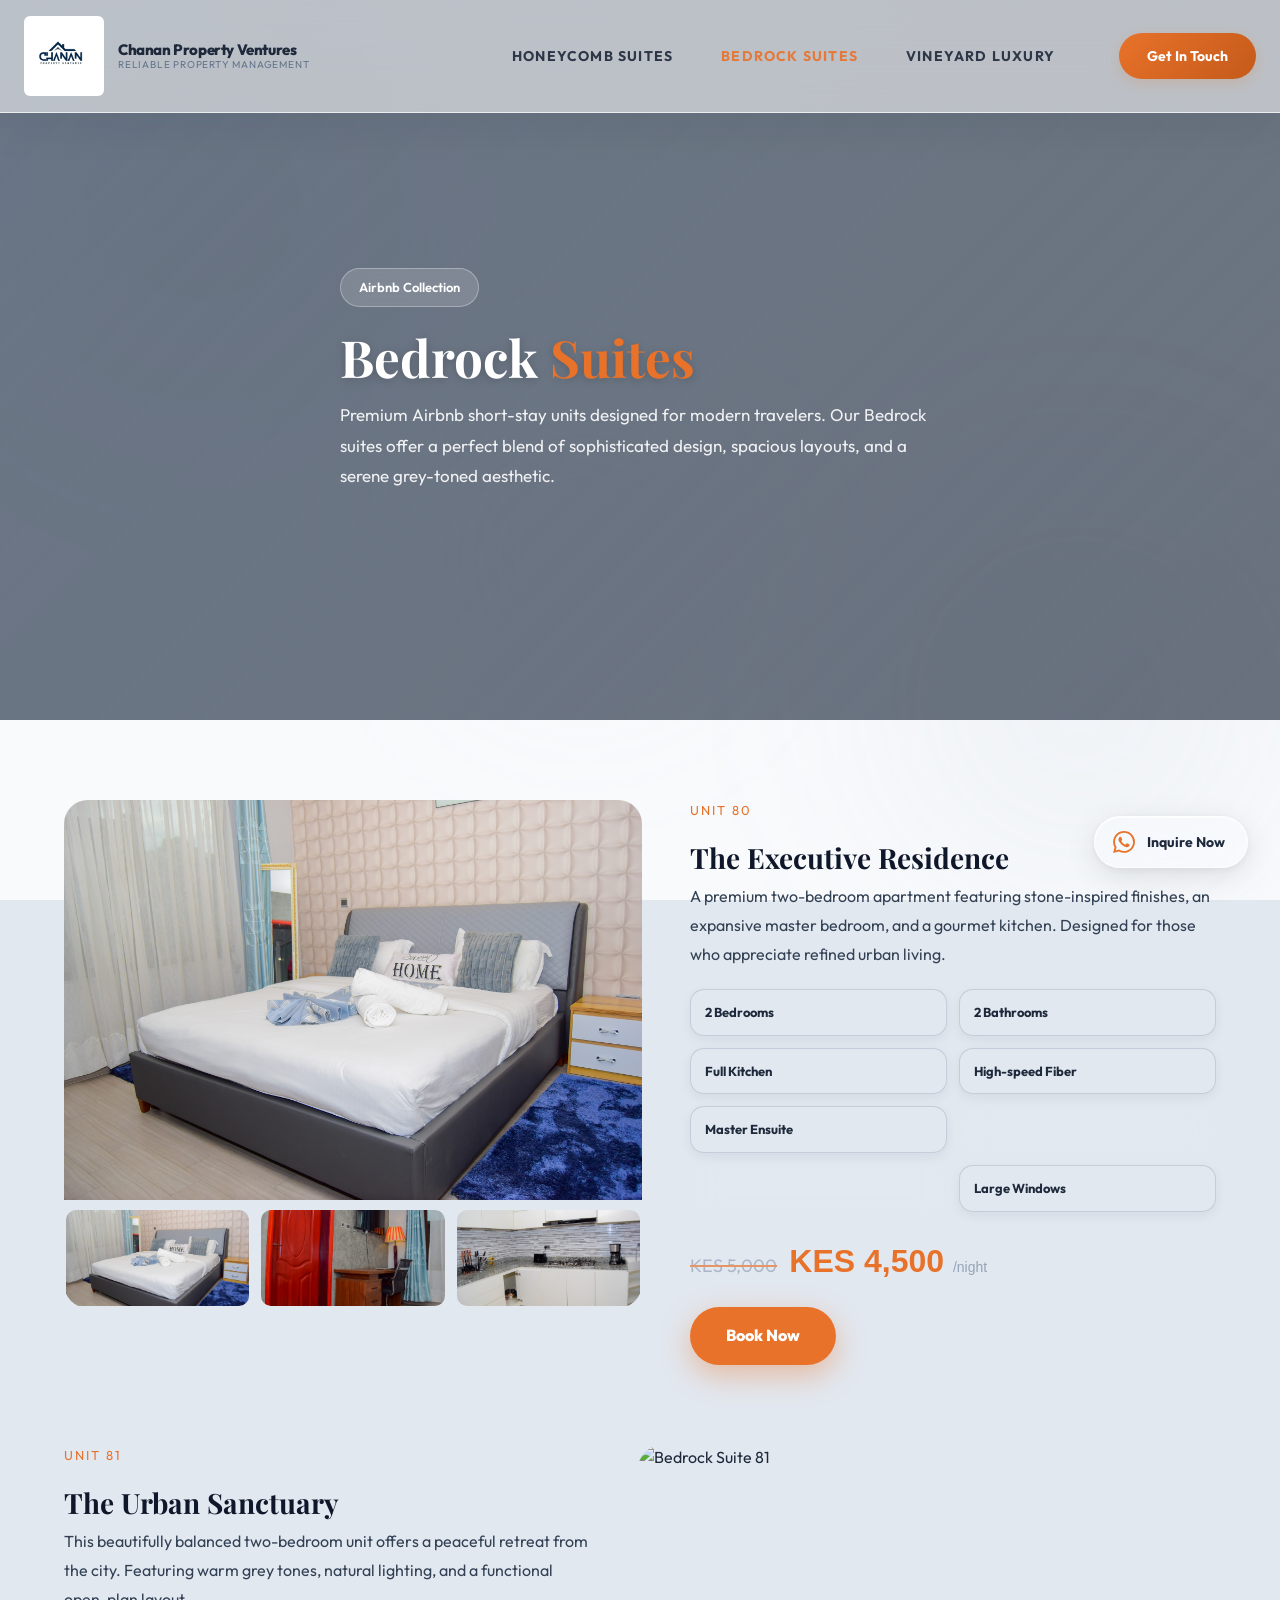
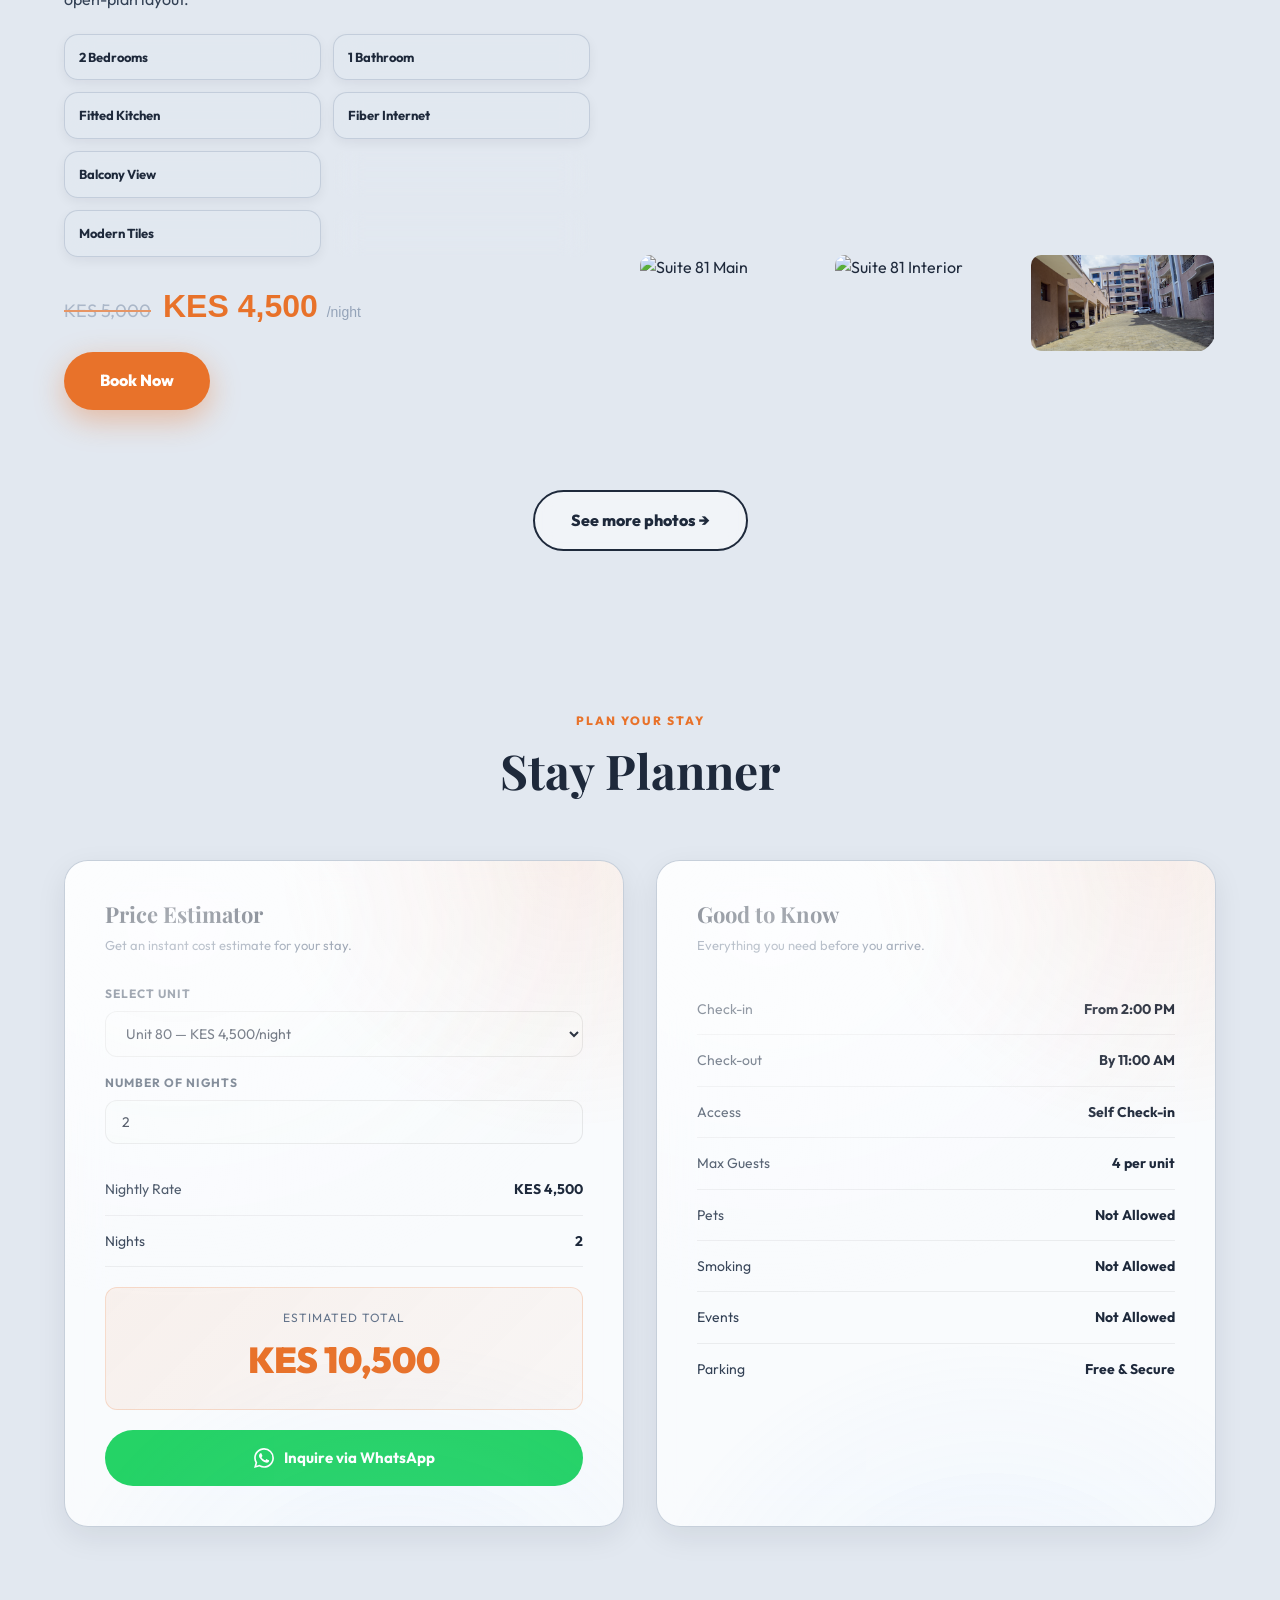
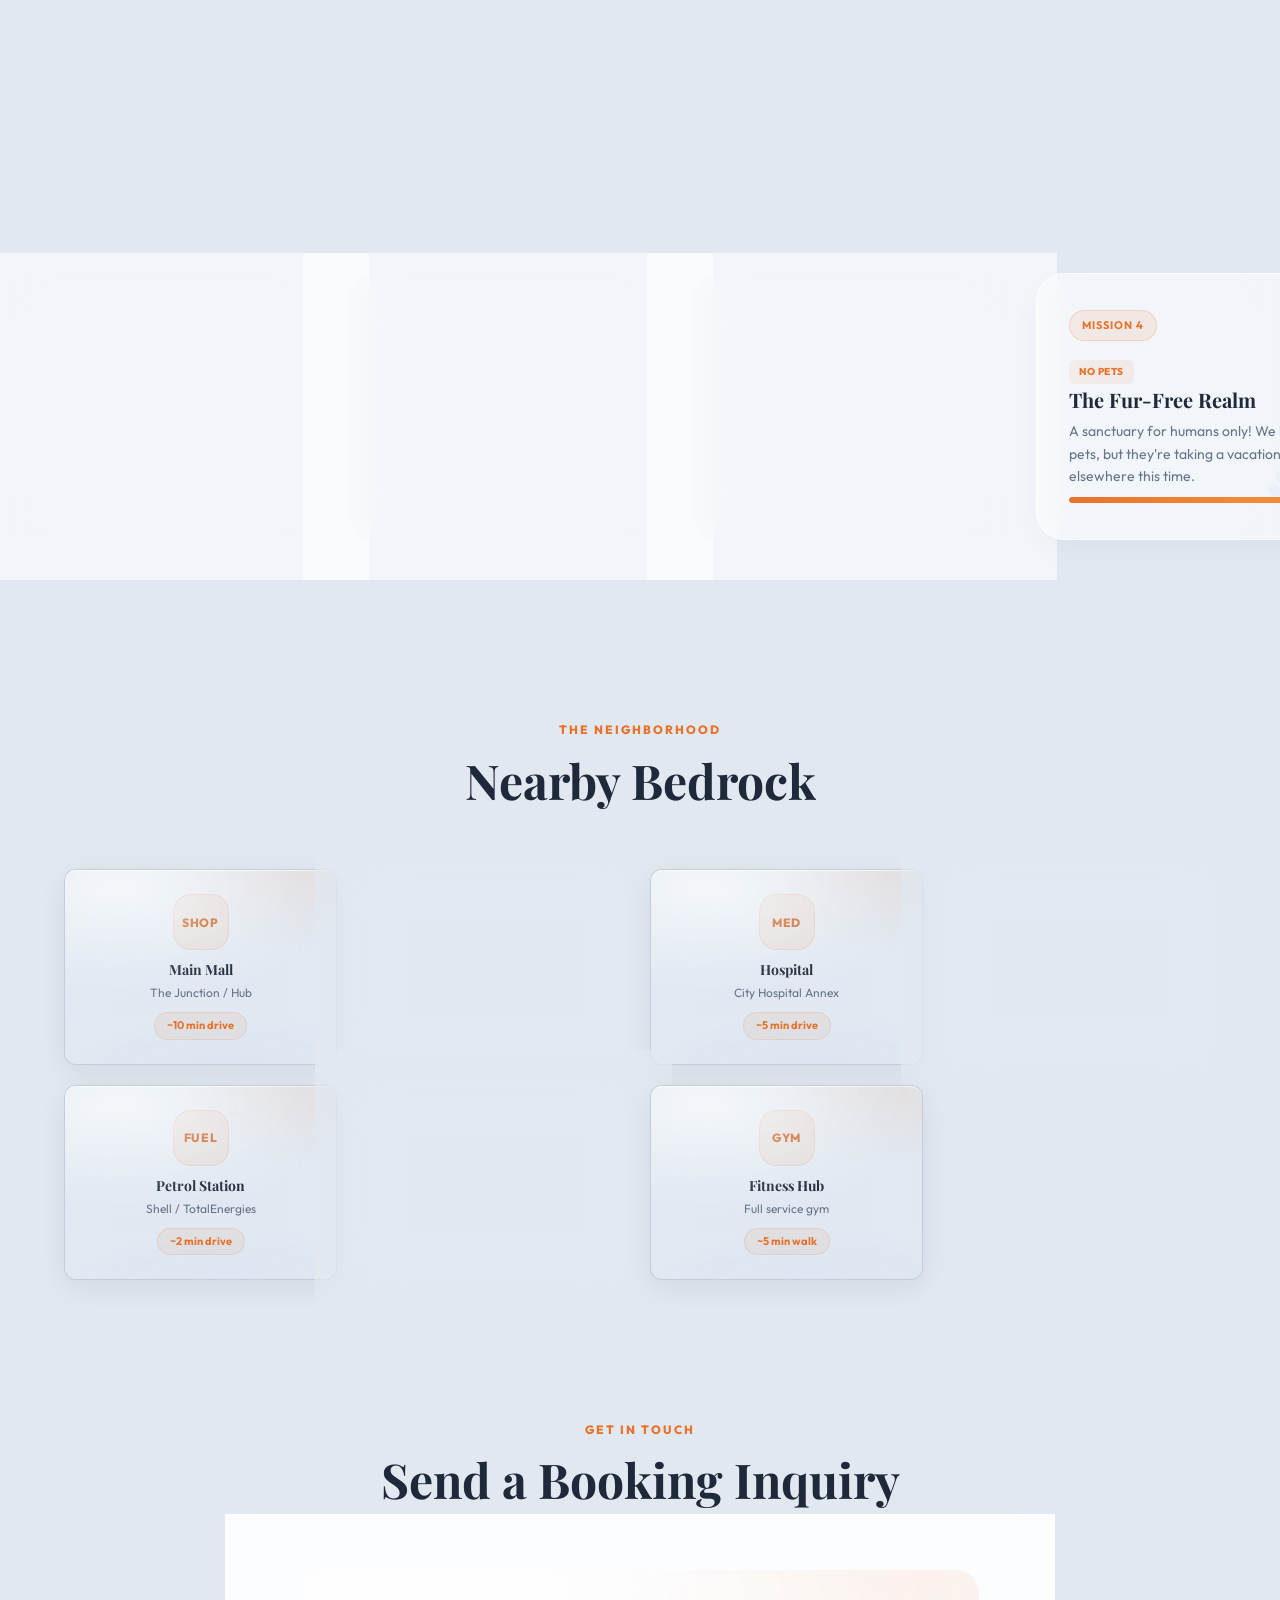
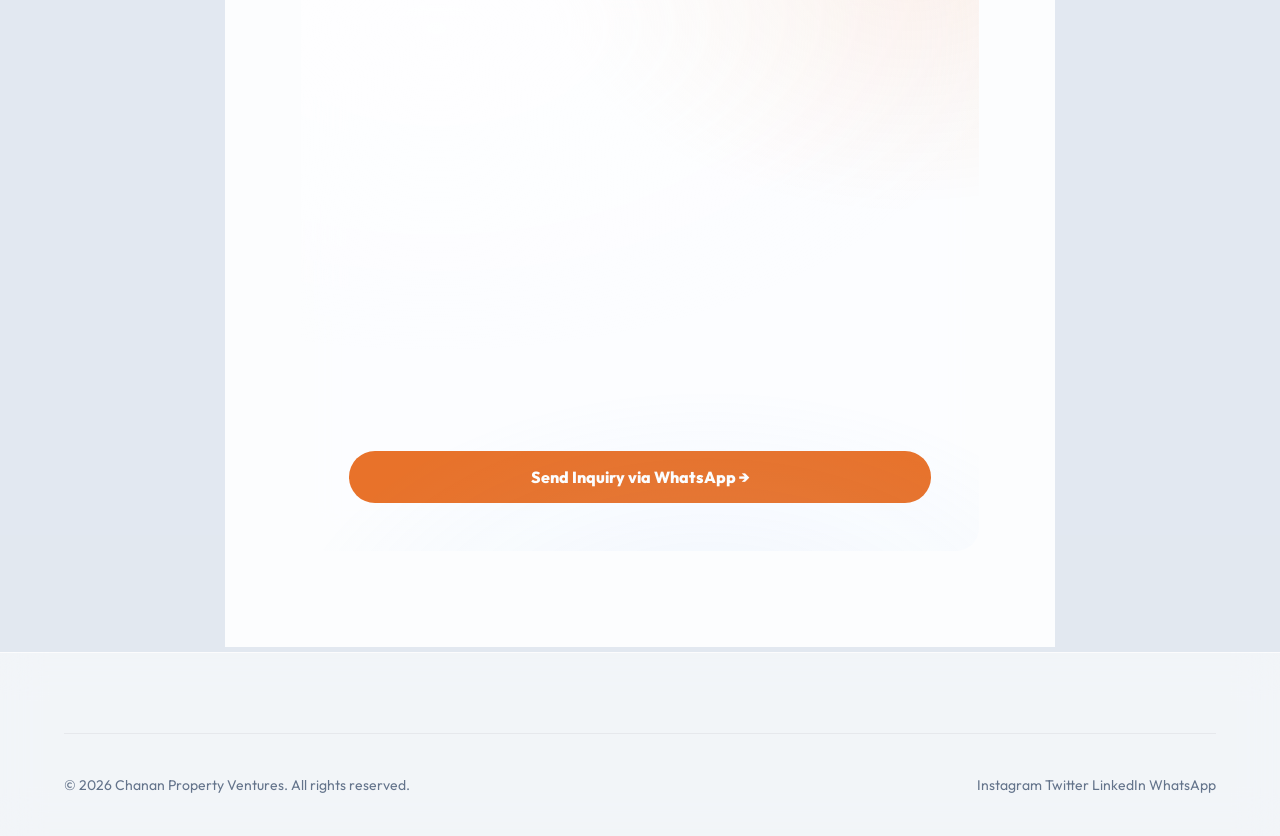
==== commit 0d7bdc24: "rules pages" ====
--- a/bedrock.html
+++ b/bedrock.html
@@ -374,7 +374,10 @@
             <div class="amenity">Ample Storage</div>
             <div class="amenity">Large Windows</div>
           </div>
-          <div class="unit-price">KES 10,000 <small>/night</small></div>
+          <div class="unit-price-container">
+            <span class="unit-price-old">KES 5,000</span>
+            <div class="unit-price-current">KES 4,500 <small>/night</small></div>
+          </div>
           <a href="https://airbnb.com" class="btn-primary">Book Now</a>
         </div>
       </div>
@@ -407,7 +410,10 @@
             <div class="amenity">Modern Tiles</div>
             <div class="amenity">Tiled Floors</div>
           </div>
-          <div class="unit-price">KES 9,000 <small>/night</small></div>
+          <div class="unit-price-container">
+            <span class="unit-price-old">KES 5,000</span>
+            <div class="unit-price-current">KES 4,500 <small>/night</small></div>
+          </div>
           <a href="https://airbnb.com" class="btn-primary">Book Now</a>
         </div>
       </div>
@@ -434,8 +440,8 @@
             <div class="calc-input-group">
               <label>Select Unit</label>
               <select id="unitSelect" onchange="calcPrice()">
-                <option value="10000">Unit 80 — KES 10,000/night</option>
-                <option value="9000">Unit 81 — KES 9,000/night</option>
+                <option value="4500">Unit 80 — KES 4,500/night</option>
+                <option value="4500">Unit 81 — KES 4,500/night</option>
               </select>
             </div>
             <div class="calc-input-group">
@@ -443,12 +449,11 @@
               <input type="number" id="nightsInput" value="2" min="1" max="30" oninput="calcPrice()">
             </div>
           </div>
-          <div class="price-row"><span>Nightly Rate</span><strong id="calcNightly">KES 10,000</strong></div>
+          <div class="price-row"><span>Nightly Rate</span><strong id="calcNightly">KES 4,500</strong></div>
           <div class="price-row"><span>Nights</span><strong id="calcNights">2</strong></div>
-          <div class="price-row"><span>Cleaning Fee</span><strong>KES 1,500</strong></div>
           <div class="price-total">
             <div class="total-label">Estimated Total</div>
-            <div class="total-amount" id="calcTotal">KES 21,500</div>
+            <div class="total-amount" id="calcTotal">KES 9,000</div>
           </div>
           <a id="waCalcLink"
             href="https://wa.me/254708085734?text=Hello!%20I%27d%20like%20to%20book%20Unit%2080%20at%20Bedrock%20Suites."
@@ -480,53 +485,101 @@
 
   <!-- HOUSE RULES -->
   <section style="padding: 60px 0; background: rgba(226, 232, 240, 0.3);">
-    <div class="container">
       <div class="section-header reveal">
-        <span class="section-tag">Before You Book</span>
-        <h2 class="section-title">House Rules</h2>
-      </div>
-      <div class="rules-grid reveal">
-        <div class="rule-card">
-          <span class="rule-icon">Time</span>
-          <div>
-            <h4>Check-in / Check-out</h4>
-            <p>Check-in from 2:00 PM. Check-out by 11:00 AM. Late check-out by prior arrangement only.</p>
-          </div>
-        </div>
-        <div class="rule-card">
-          <span class="rule-icon">Quiet</span>
-          <div>
-            <h4>Quiet Hours</h4>
-            <p>Please respect quiet hours between 10:00 PM and 8:00 AM to ensure comfort for all residents.</p>
-          </div>
-        </div>
-        <div class="rule-card">
-          <span class="rule-icon">No</span>
-          <div>
-            <h4>No Smoking</h4>
-            <p>Strictly no smoking inside the unit. A designated smoking area is available outside the building.</p>
-          </div>
-        </div>
-        <div class="rule-card">
-          <span class="rule-icon">No</span>
-          <div>
-            <h4>No Pets</h4>
-            <p>We regret that pets are not permitted in the suites at this time.</p>
-          </div>
-        </div>
-        <div class="rule-card">
-          <span class="rule-icon">No</span>
-          <div>
-            <h4>No Parties or Events</h4>
-            <p>The suites are designed for peaceful stays. Parties and large gatherings are not permitted.</p>
-          </div>
-        </div>
-        <div class="rule-card">
-          <span class="rule-icon">Care</span>
-          <div>
-            <h4>Leave it Tidy</h4>
-            <p>Please leave the unit in the same condition as you found it. A cleaning fee of KES 1,500 applies.</p>
-          </div>
+        <span class="section-tag">Guest Quest</span>
+        <h2 class="section-title">The Chanan Rules</h2>
+        <p style="font-size: 13px; color: var(--orange); margin-top: 10px; font-weight: 600;">← Swipe to reveal your missions →</p>
+      </div>
+      
+      <div class="rules-container-gamified reveal">
+        <!-- Arrival Quest -->
+        <div class="rule-quest-card">
+          <div class="rule-quest-header">
+            <span class="rule-badge">Mission 1</span>
+            <div class="rule-status"></div>
+          </div>
+          <div class="rule-quest-content">
+            <span class="rule-summary-badge">Timely Check-in</span>
+            <h4>The Arrival Quest</h4>
+            <p>Unlock your stay between 2:00 PM and 11:00 AM. Early access requires a secret arrangement!</p>
+            <div class="rule-progress-bar"><div class="rule-progress-fill"></div></div>
+          </div>
+          <span class="rule-icon-floating">🔑</span>
+        </div>
+
+        <!-- Zen Quest -->
+        <div class="rule-quest-card">
+          <div class="rule-quest-header">
+            <span class="rule-badge">Mission 2</span>
+            <div class="rule-status"></div>
+          </div>
+          <div class="rule-quest-content">
+            <span class="rule-summary-badge">Quiet Nights</span>
+            <h4>The Zen Master</h4>
+            <p>Maintain peak tranquility between 10:00 PM and 8:00 AM. Your neighbors will thank you!</p>
+            <div class="rule-progress-bar"><div class="rule-progress-fill"></div></div>
+          </div>
+          <span class="rule-icon-floating">🧘</span>
+        </div>
+
+        <!-- Fresh Air Quest -->
+        <div class="rule-quest-card">
+          <div class="rule-quest-header">
+            <span class="rule-badge">Mission 3</span>
+            <div class="rule-status"></div>
+          </div>
+          <div class="rule-quest-content">
+            <span class="rule-summary-badge">Outdoor Smoking</span>
+            <h4>The Fresh Air Legend</h4>
+            <p>Keep the indoor air pristine. Our outdoor zones are perfect for high-altitude smoking.</p>
+            <div class="rule-progress-bar"><div class="rule-progress-fill"></div></div>
+          </div>
+          <span class="rule-icon-floating">☁️</span>
+        </div>
+
+        <!-- Fur-Free Quest -->
+        <div class="rule-quest-card">
+          <div class="rule-quest-header">
+            <span class="rule-badge">Mission 4</span>
+            <div class="rule-status"></div>
+          </div>
+          <div class="rule-quest-content">
+            <span class="rule-summary-badge">No Pets</span>
+            <h4>The Fur-Free Realm</h4>
+            <p>A sanctuary for humans only! We love pets, but they're taking a vacation elsewhere this time.</p>
+            <div class="rule-progress-bar"><div class="rule-progress-fill"></div></div>
+          </div>
+          <span class="rule-icon-floating">🐾</span>
+        </div>
+
+        <!-- Party Quest -->
+        <div class="rule-quest-card">
+          <div class="rule-quest-header">
+            <span class="rule-badge">Mission 5</span>
+            <div class="rule-status"></div>
+          </div>
+          <div class="rule-quest-content">
+            <span class="rule-summary-badge">No Parties</span>
+            <h4>The Peace Protocol</h4>
+            <p>Quiet vibes only. Parties belong in the city; memories belong in our suites.</p>
+            <div class="rule-progress-bar"><div class="rule-progress-fill"></div></div>
+          </div>
+          <span class="rule-icon-floating">🥂</span>
+        </div>
+
+        <!-- Tidy Quest -->
+        <div class="rule-quest-card">
+          <div class="rule-quest-header">
+            <span class="rule-badge">Mission 6</span>
+            <div class="rule-status"></div>
+          </div>
+          <div class="rule-quest-content">
+            <span class="rule-summary-badge">Stay Clean</span>
+            <h4>The Clean Sweep</h4>
+            <p>Leave the suite as glowing as you found it. Legendary guests leave zero traces!</p>
+            <div class="rule-progress-bar"><div class="rule-progress-fill"></div></div>
+          </div>
+          <span class="rule-icon-floating">✨</span>
         </div>
       </div>
     </div>
--- a/styles.css
+++ b/styles.css
@@ -37,6 +37,58 @@
   --radius: 24px;
   --radius-sm: 12px;
   --transition: all 0.4s cubic-bezier(0.4, 0, 0.2, 1);
+}
+
+/* Premium Price Display */
+.unit-price-container {
+  display: flex;
+  align-items: baseline;
+  gap: 12px;
+  margin-bottom: 20px;
+}
+.unit-price-old {
+  font-size: 18px;
+  color: var(--grey-400);
+  text-decoration: line-through;
+  position: relative;
+  opacity: 0.7;
+}
+.unit-price-old::after {
+  content: '';
+  position: absolute;
+  left: 0;
+  top: 50%;
+  width: 0;
+  height: 2px;
+  background: var(--orange);
+  transform: translateY(-50%);
+  animation: strikeThrough 1s ease-out forwards 0.5s;
+}
+@keyframes strikeThrough {
+  to { width: 100%; }
+}
+.unit-price-current {
+  font-size: 32px;
+  font-weight: 800;
+  color: var(--orange);
+  font-family: 'Inter', sans-serif;
+}
+.unit-price-current small {
+  font-size: 14px;
+  color: var(--grey-400);
+  font-weight: 400;
+}
+
+/* Card Specific Price Styling */
+.property-card .unit-price-container {
+  gap: 8px;
+  margin-bottom: 0;
+}
+.property-card .unit-price-old {
+  font-size: 13px;
+}
+.property-card .unit-price-current {
+  font-size: 20px;
 }
 
 *, *::before, *::after { margin: 0; padding: 0; box-sizing: border-box; }
@@ -1369,3 +1421,126 @@
   background: var(--text-main);
   color: #fff;
 }
+
+/* Gamified House Rules - Horizontal Slider */
+.rules-container-gamified {
+  display: flex;
+  overflow-x: auto;
+  scroll-snap-type: x mandatory;
+  gap: 24px;
+  padding: 20px 4px 40px;
+  margin-top: 40px;
+  scrollbar-width: none; /* Firefox */
+  -ms-overflow-style: none;  /* IE/Edge */
+}
+
+.rules-container-gamified::-webkit-scrollbar {
+  display: none; /* Chrome/Safari */
+}
+
+.rule-quest-card {
+  flex: 0 0 320px;
+  scroll-snap-align: center;
+  position: relative;
+  background: var(--glass-bg);
+  backdrop-filter: var(--glass-blur);
+  -webkit-backdrop-filter: var(--glass-blur);
+  border: 1px solid var(--glass-border);
+  border-radius: 28px;
+  padding: 36px 32px;
+  transition: all 0.5s cubic-bezier(0.175, 0.885, 0.32, 1.275);
+  overflow: hidden;
+  display: flex;
+  flex-direction: column;
+  gap: 16px;
+  box-shadow: 0 10px 30px rgba(0,0,0,0.03);
+}
+
+.rule-quest-card:hover {
+  transform: translateY(-12px) scale(1.02);
+  border-color: var(--orange);
+  box-shadow: var(--glass-shadow-strong);
+}
+
+.rule-summary-badge {
+  display: inline-block;
+  font-size: 10px;
+  font-weight: 800;
+  color: var(--orange);
+  background: rgba(232, 114, 42, 0.08);
+  padding: 4px 10px;
+  border-radius: 6px;
+  margin-bottom: 4px;
+  text-transform: uppercase;
+  letter-spacing: 0.5px;
+}
+
+.rule-quest-header {
+  display: flex;
+  justify-content: space-between;
+  align-items: center;
+  position: relative;
+  z-index: 1;
+}
+
+.rule-badge {
+  padding: 6px 12px;
+  background: rgba(232, 114, 42, 0.1);
+  border: 1px solid rgba(232, 114, 42, 0.2);
+  border-radius: 50px;
+  font-size: 11px;
+  font-weight: 700;
+  color: var(--orange);
+  text-transform: uppercase;
+  letter-spacing: 1px;
+}
+
+.rule-status {
+  width: 12px;
+  height: 12px;
+  background: #10B981;
+  border-radius: 50%;
+  box-shadow: 0 0 10px #10B981;
+}
+
+.rule-quest-content {
+  position: relative;
+  z-index: 1;
+}
+
+.rule-quest-content h4 {
+  font-size: 20px;
+  margin-bottom: 8px;
+  color: var(--text-main);
+}
+
+.rule-quest-content p {
+  font-size: 14px;
+  color: var(--text-muted);
+  line-height: 1.6;
+}
+
+.rule-progress-bar {
+  height: 6px;
+  background: rgba(0, 0, 0, 0.05);
+  border-radius: 10px;
+  overflow: hidden;
+  margin-top: 10px;
+}
+
+.rule-progress-fill {
+  height: 100%;
+  background: linear-gradient(90deg, var(--orange), var(--orange-light));
+  width: 100%;
+  border-radius: 10px;
+}
+
+.rule-icon-floating {
+  position: absolute;
+  bottom: -20px;
+  right: -10px;
+  font-size: 80px;
+  opacity: 0.03;
+  transform: rotate(-15deg);
+  pointer-events: none;
+}
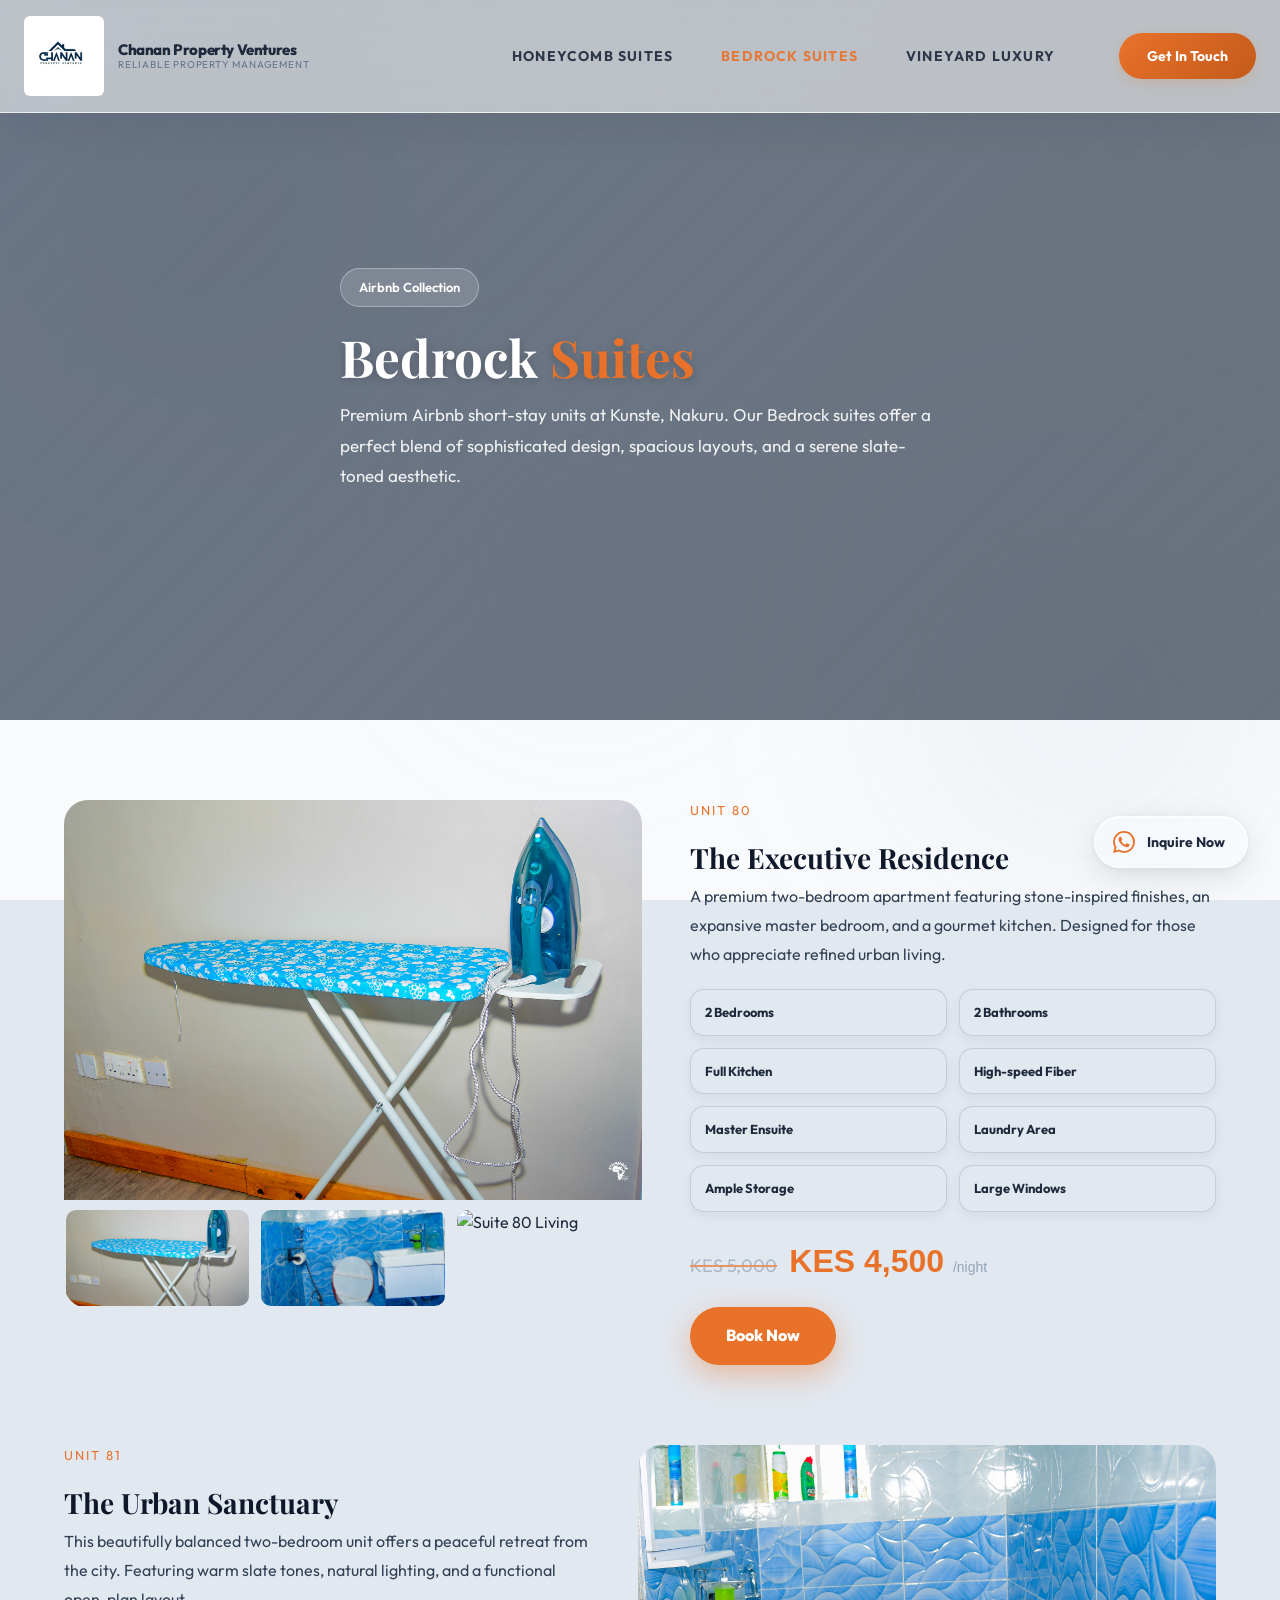
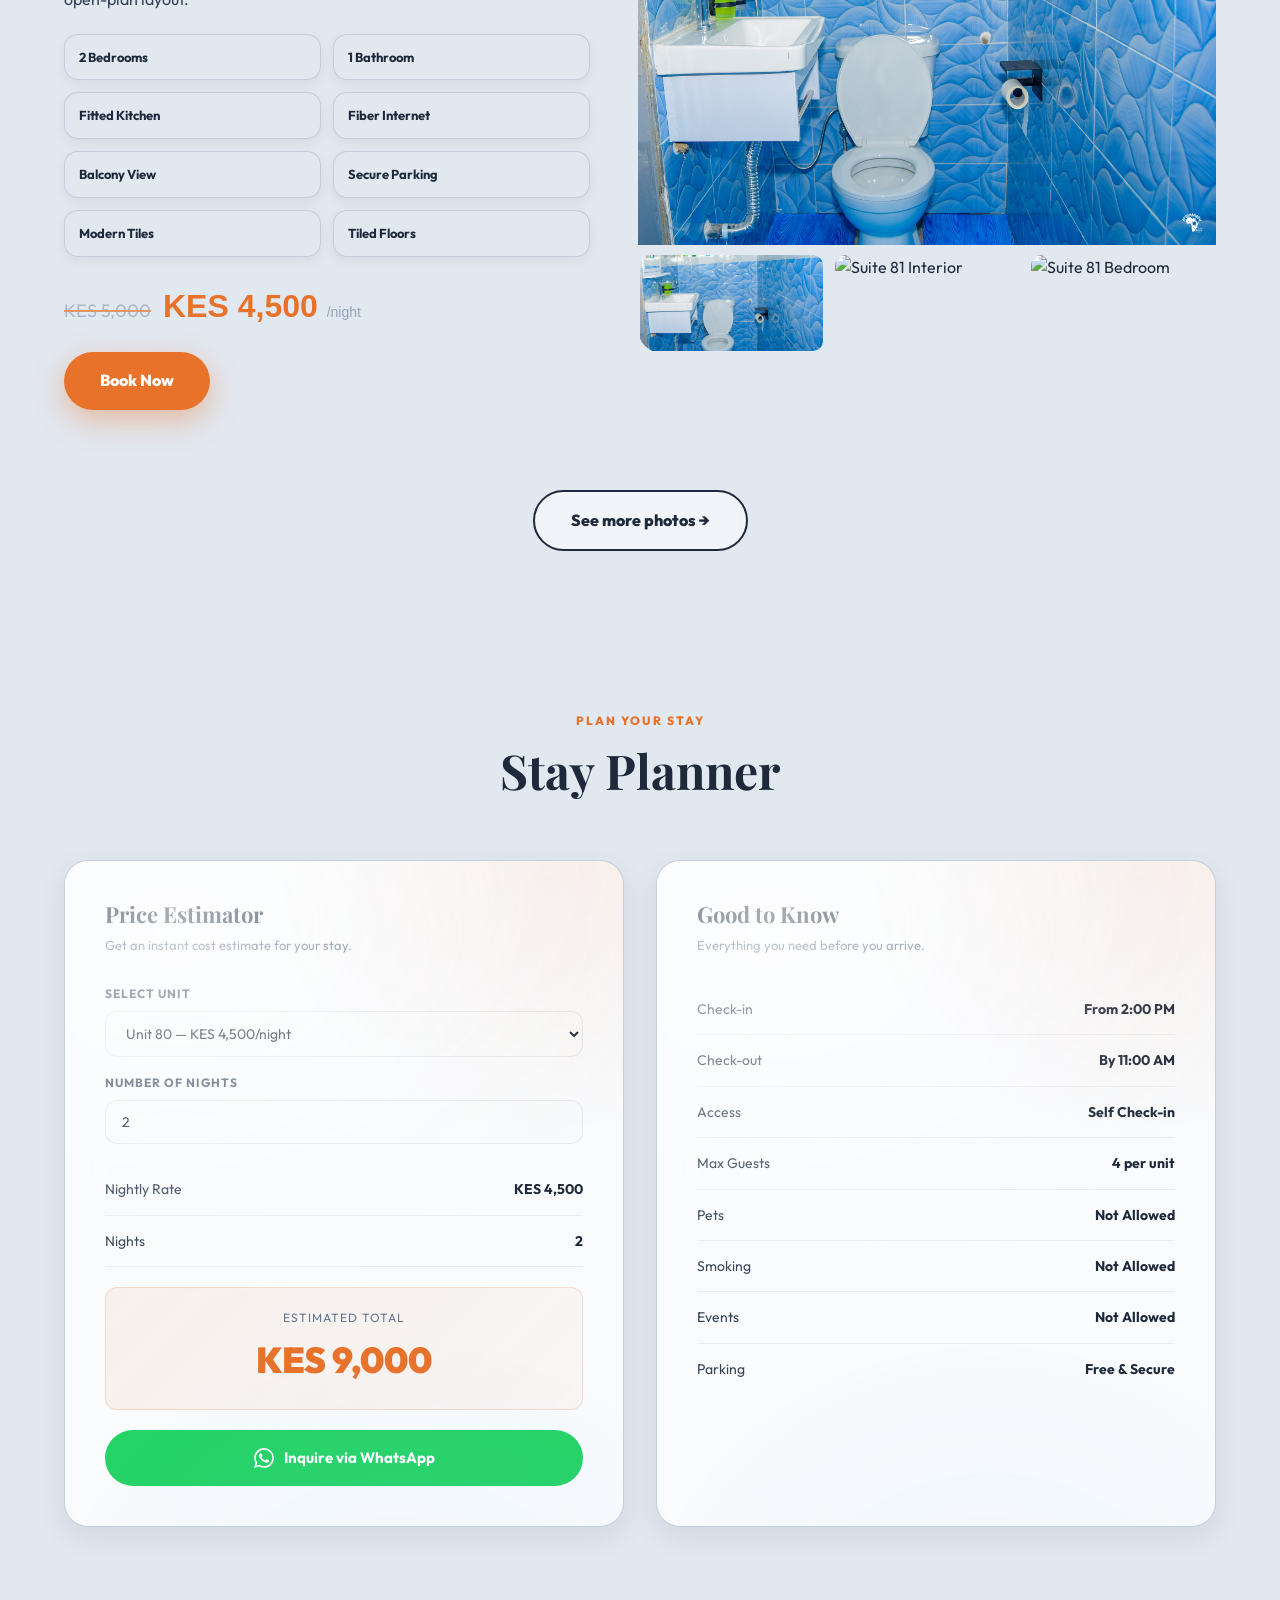
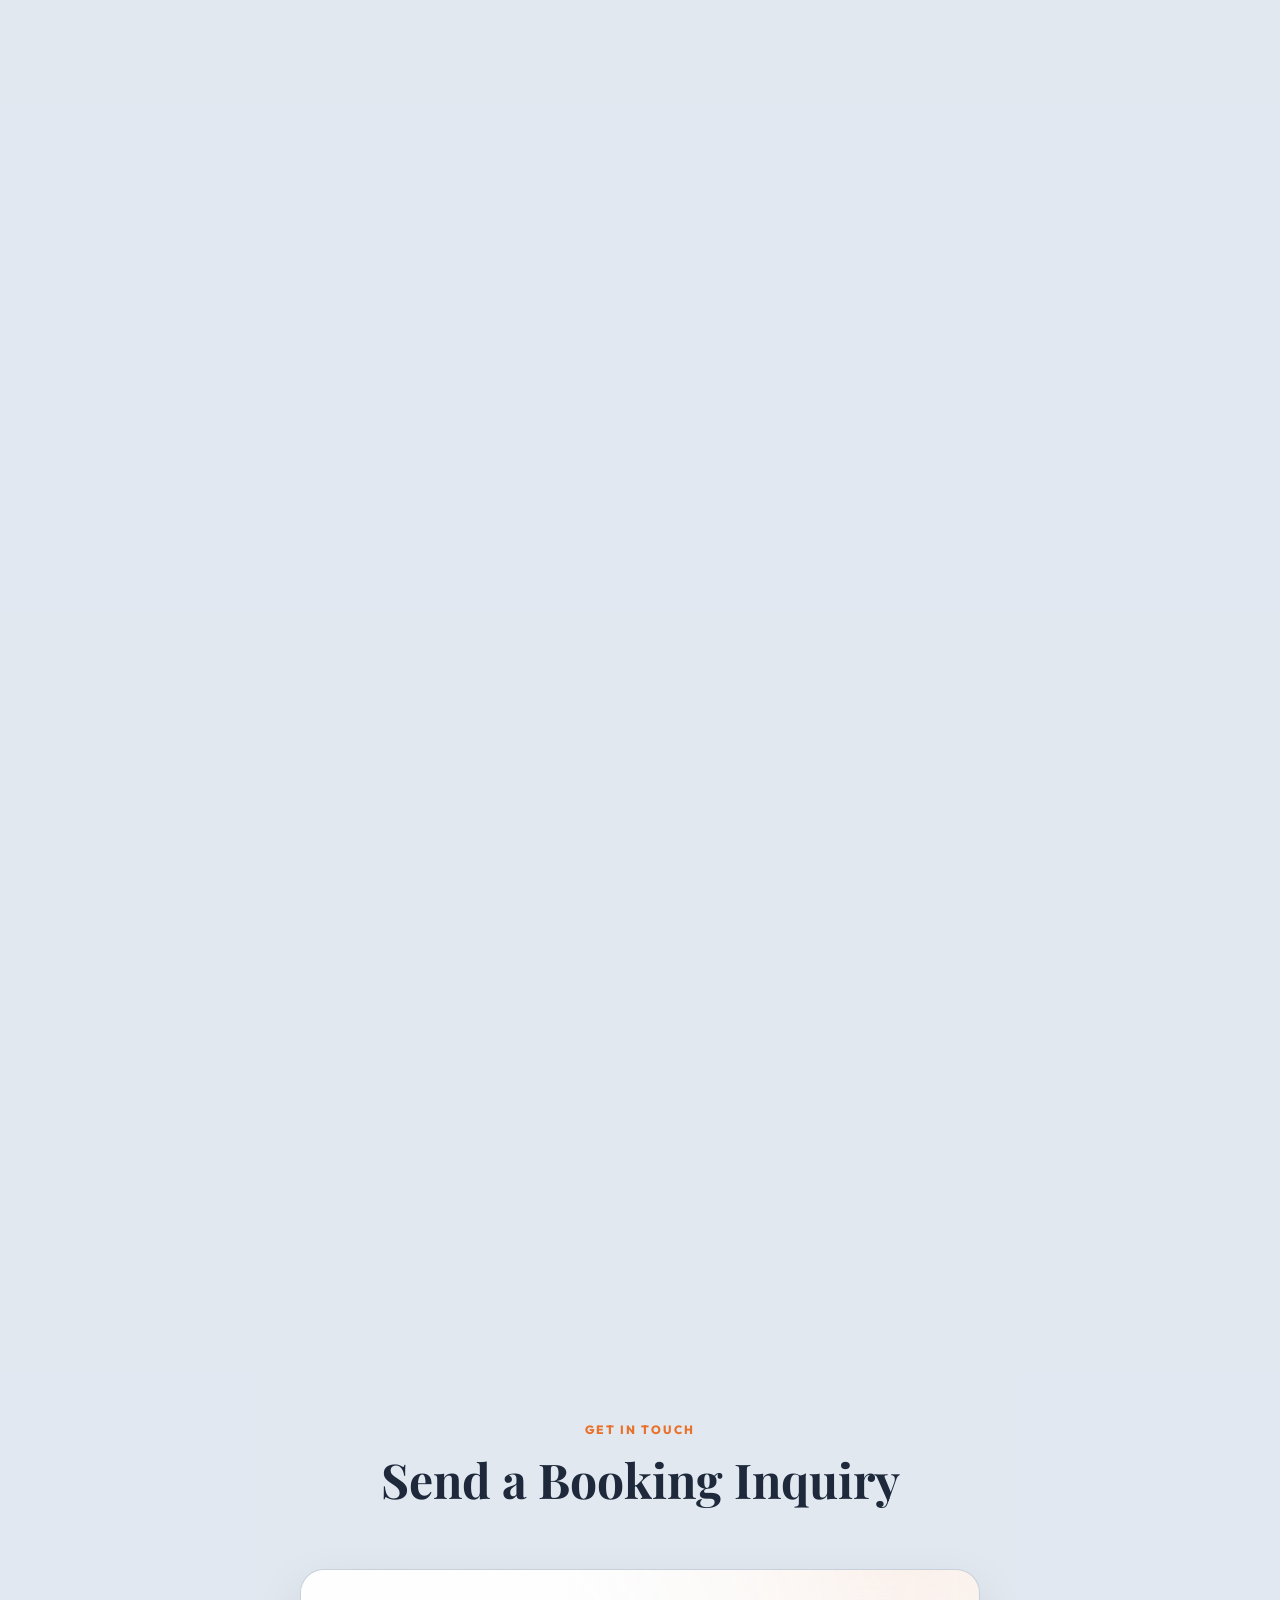
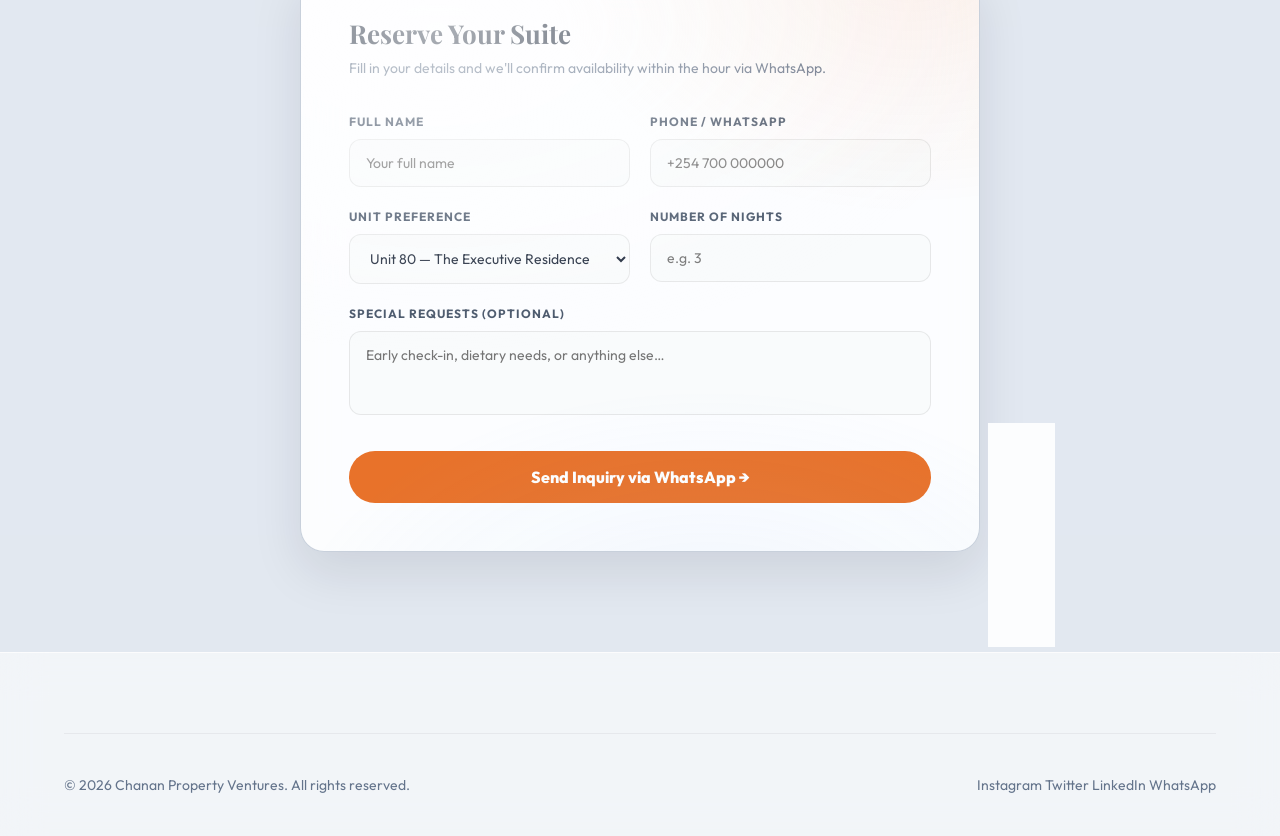
==== commit b1e42e69: "page final lookup pictures" ====
--- a/bedrock.html
+++ b/bedrock.html
@@ -6,12 +6,12 @@
   <meta name="viewport" content="width=device-width, initial-scale=1.0">
   <title>Bedrock Suites | Chanan Property Ventures</title>
   <meta name="description"
-    content="Bedrock Suites — Premium residential apartments Units 80 & 81 by Chanan Property Ventures. Your ideal urban home.">
+    content="Bedrock Suites — Premium residential apartments at Kunste, Nakuru by Chanan Property Ventures. Your ideal urban home.">
   <link rel="stylesheet" href="styles.css">
   <link rel="icon" href="images/LOGO.jpeg">
   <style>
     :root {
-      /* Overriding for Bedrock Theme - More Grey/Slate focus */
+      /* Overriding for Bedrock Theme - Slate/Grey focus */
       --bedrock-grey-bg: #F8FAFC;
       --bedrock-accent-muted: #64748B;
       --bedrock-glass: rgba(241, 245, 249, 0.75);
@@ -270,7 +270,7 @@
       }
     }
 
-    /* Grey theme adjustments for cards */
+    /* Slate theme adjustments for cards */
     .tool-card {
       background: rgba(255, 255, 255, 0.8) !important;
       border: 1px solid rgba(148, 163, 184, 0.5) !important;
@@ -329,18 +329,18 @@
 
   <section class="page-hero reveal">
     <div class="slider-bg">
-      <div class="slide" style="background-image: url('images/bedrock/DSC_0004.jpg')"></div>
-      <div class="slide" style="background-image: url('images/bedrock/DSC_0010.jpg')"></div>
-      <div class="slide" style="background-image: url('images/bedrock/DSC_0012.jpg')"></div>
-      <div class="slide" style="background-image: url('images/bedrock/DSC_0013.jpg')"></div>
-      <div class="slide" style="background-image: url('images/bedrock/DSC_0015.jpg')"></div>
+      <div class="slide" style="background-image: url('images/real%20bedrock%20images%20/WhatsApp%20Image%202026-05-14%20at%2012.57.17.jpeg')"></div>
+      <div class="slide" style="background-image: url('images/real%20bedrock%20images%20/WhatsApp%20Image%202026-05-14%20at%2012.57.17%20(1).jpeg')"></div>
+      <div class="slide" style="background-image: url('images/real%20bedrock%20images%20/WhatsApp%20Image%202026-05-14%20at%2012.57.17%20(2).jpeg')"></div>
+      <div class="slide" style="background-image: url('images/real%20bedrock%20images%20/WhatsApp%20Image%202026-05-14%20at%2012.57.18.jpeg')"></div>
+      <div class="slide" style="background-image: url('images/real%20bedrock%20images%20/WhatsApp%20Image%202026-05-14%20at%2012.57.18%20(1).jpeg')"></div>
     </div>
     <div class="hero-overlay"></div>
     <div class="container">
       <div class="brand-badge">Airbnb Collection</div>
       <h1>Bedrock <span class="accent">Suites</span></h1>
-      <p>Premium Airbnb short-stay units designed for modern travelers. Our Bedrock suites offer a perfect blend of
-        sophisticated design, spacious layouts, and a serene grey-toned aesthetic.</p>
+      <p>Premium Airbnb short-stay units at Kunste, Nakuru. Our Bedrock suites offer a perfect blend of
+        sophisticated design, spacious layouts, and a serene slate-toned aesthetic.</p>
     </div>
   </section>
 
@@ -349,13 +349,13 @@
       <!-- Unit 80 -->
       <div class="unit-layout reveal">
         <div class="unit-gallery">
-          <img src="images/bedrock/DSC_0022.jpg" alt="Bedrock Suite 80" id="main80">
+          <img src="images/real%20bedrock%20images%20/WhatsApp%20Image%202026-05-14%20at%2012.57.19.jpeg" alt="Bedrock Suite 80" id="main80">
           <div class="gallery-thumbs">
-            <img src="images/bedrock/DSC_0022.jpg" alt="Suite 80 Main"
+            <img src="images/real%20bedrock%20images%20/WhatsApp%20Image%202026-05-14%20at%2012.57.19.jpeg" alt="Suite 80 Main"
               onclick="document.getElementById('main80').src=this.src">
-            <img src="images/bedrock/DSC_0027.jpg" alt="Suite 80 Detail"
+            <img src="images/real%20bedrock%20images%20/WhatsApp%20Image%202026-05-14%20at%2012.57.19%20(1).jpeg" alt="Suite 80 Detail"
               onclick="document.getElementById('main80').src=this.src">
-            <img src="images/bedrock/DSC_0029.jpg" alt="Suite 80 Living"
+            <img src="images/real%20bedrock%20images%20/WhatsApp%20Image%202026-05-14%20at%2012.57.19%20(2).jpeg" alt="Suite 80 Living"
               onclick="document.getElementById('main80').src=this.src">
           </div>
         </div>
@@ -385,20 +385,20 @@
       <!-- Unit 81 -->
       <div class="unit-layout reverse reveal">
         <div class="unit-gallery">
-          <img src="images/bedrock/DSC_0150.jpg" alt="Bedrock Suite 81" id="main81">
+          <img src="images/real%20bedrock%20images%20/WhatsApp%20Image%202026-05-14%20at%2012.57.20%20(1).jpeg" alt="Bedrock Suite 81" id="main81">
           <div class="gallery-thumbs">
-            <img src="images/bedrock/DSC_0150.jpg" alt="Suite 81 Main"
+            <img src="images/real%20bedrock%20images%20/WhatsApp%20Image%202026-05-14%20at%2012.57.20%20(1).jpeg" alt="Suite 81 Main"
               onclick="document.getElementById('main81').src=this.src">
-            <img src="images/bedrock/DSC_0153.jpg" alt="Suite 81 Interior"
+            <img src="images/real%20bedrock%20images%20/WhatsApp%20Image%202026-05-14%20at%2012.57.20%20(2).jpeg" alt="Suite 81 Interior"
               onclick="document.getElementById('main81').src=this.src">
-            <img src="images/bedrock/DSC_0156.jpg" alt="Suite 81 Bedroom"
+            <img src="images/real%20bedrock%20images%20/WhatsApp%20Image%202026-05-14%20at%2012.57.20%20(3).jpeg" alt="Suite 81 Bedroom"
               onclick="document.getElementById('main81').src=this.src">
           </div>
         </div>
         <div class="unit-details">
           <div class="subtitle">Unit 81</div>
           <h3>The Urban Sanctuary</h3>
-          <p>This beautifully balanced two-bedroom unit offers a peaceful retreat from the city. Featuring warm grey
+          <p>This beautifully balanced two-bedroom unit offers a peaceful retreat from the city. Featuring warm slate
             tones, natural lighting, and a functional open-plan layout.</p>
           <div class="amenities-grid">
             <div class="amenity">2 Bedrooms</div>
@@ -589,7 +589,7 @@
   <section style="padding: 80px 0;">
     <div class="container">
       <div class="section-header reveal">
-        <span class="section-tag">The Neighborhood</span>
+        <span class="section-tag">Explore Kunste</span>
         <h2 class="section-title">Nearby Bedrock</h2>
       </div>
       <div class="nearby-grid reveal">
@@ -697,10 +697,10 @@
         </div>
       </div>
     </div>
-  </footer>
+  </footer >
 
   <!-- WHATSAPP FLOATING BUTTON -->
-  <a href="https://wa.me/254708085734?text=Hello%20Chanan!%20I%27m%20interested%20in%20Bedrock%20Suites."
+  <a href="https://wa.me/254708085734?text=Hello%20Chanan!%20I%27m%20interested%20in%20Bedrock%20Suites%20at%20Kunste."
     class="whatsapp-float" target="_blank" rel="noopener" aria-label="Chat on WhatsApp">
     <span class="wa-pulse"></span>
     <svg viewBox="0 0 24 24" fill="currentColor" xmlns="http://www.w3.org/2000/svg">
@@ -725,7 +725,7 @@
 
       const rate = parseInt(unitSelect.value, 10);
       const nights = Math.max(1, parseInt(nightsInput.value, 10) || 1);
-      const cleaningFee = 1500;
+      const cleaningFee = 0;
       const total = rate * nights + cleaningFee;
 
       if (calcNightly) calcNightly.textContent = 'KES ' + rate.toLocaleString();
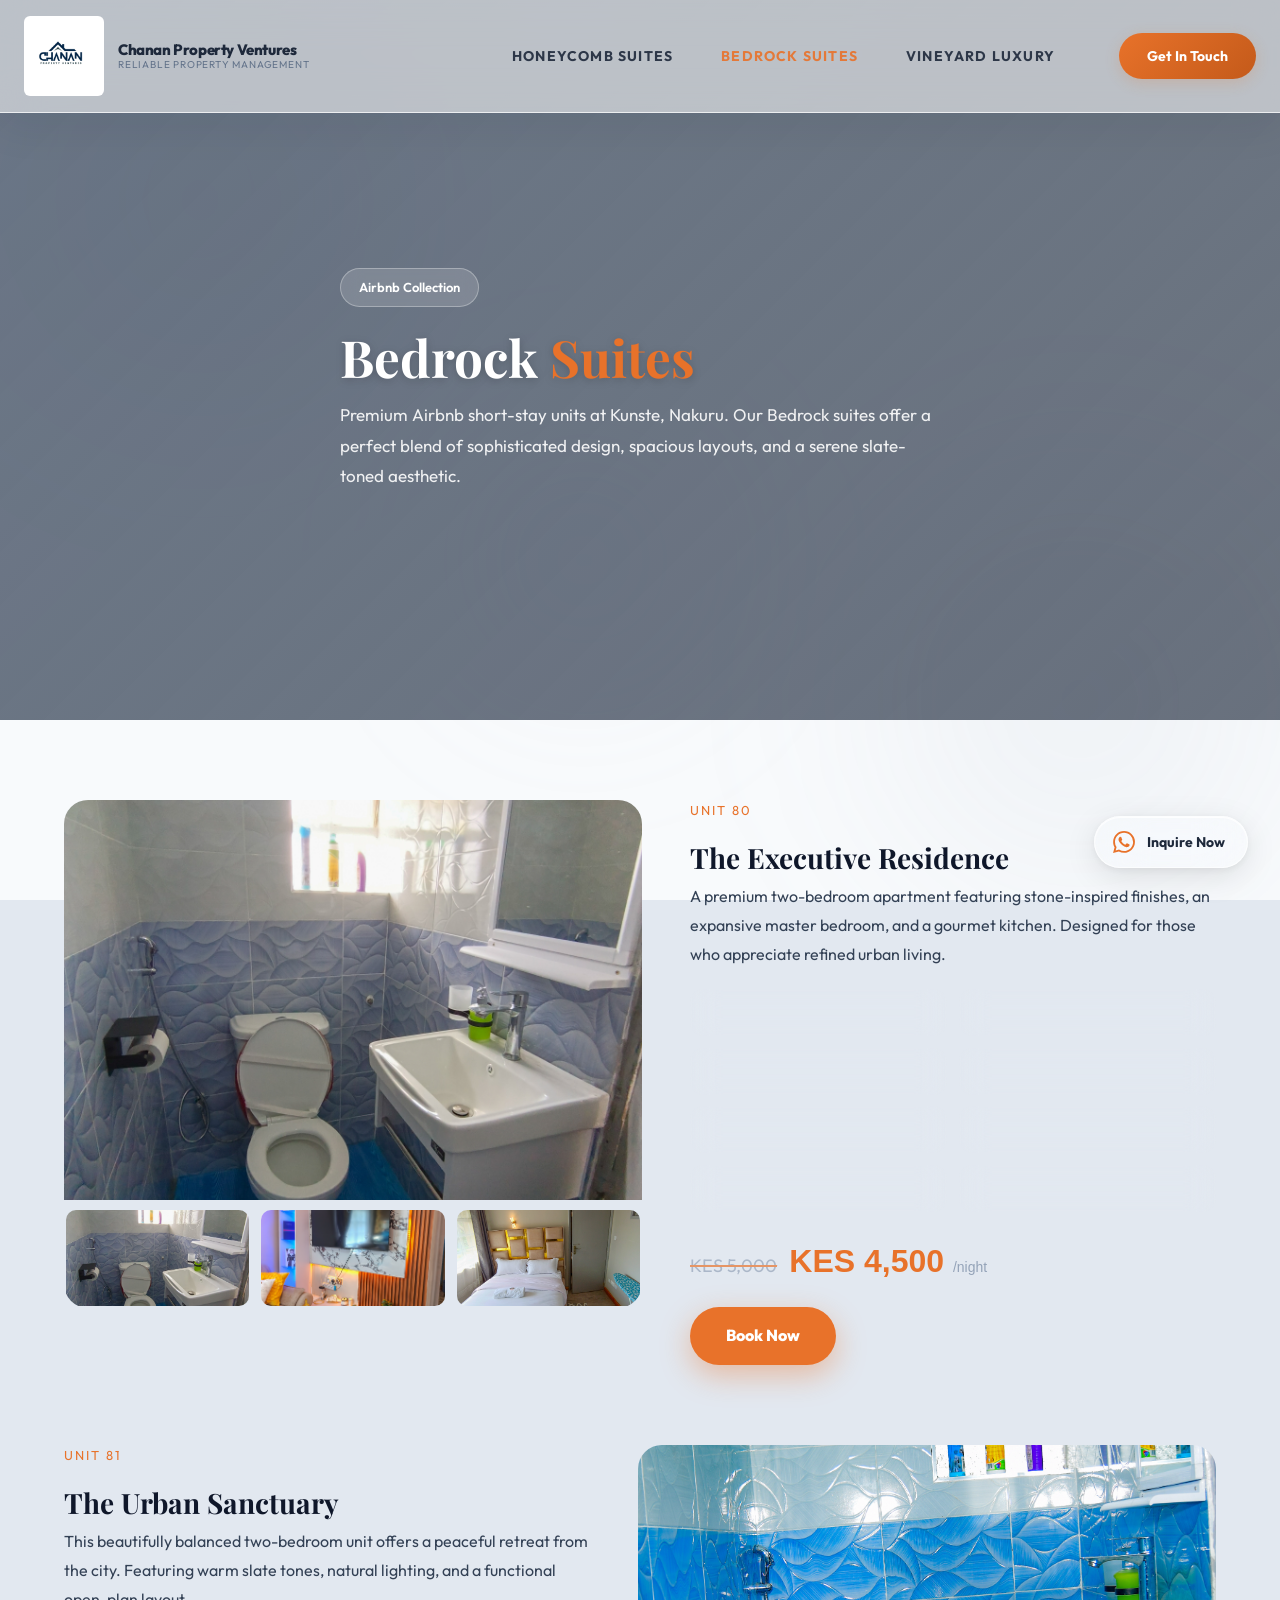
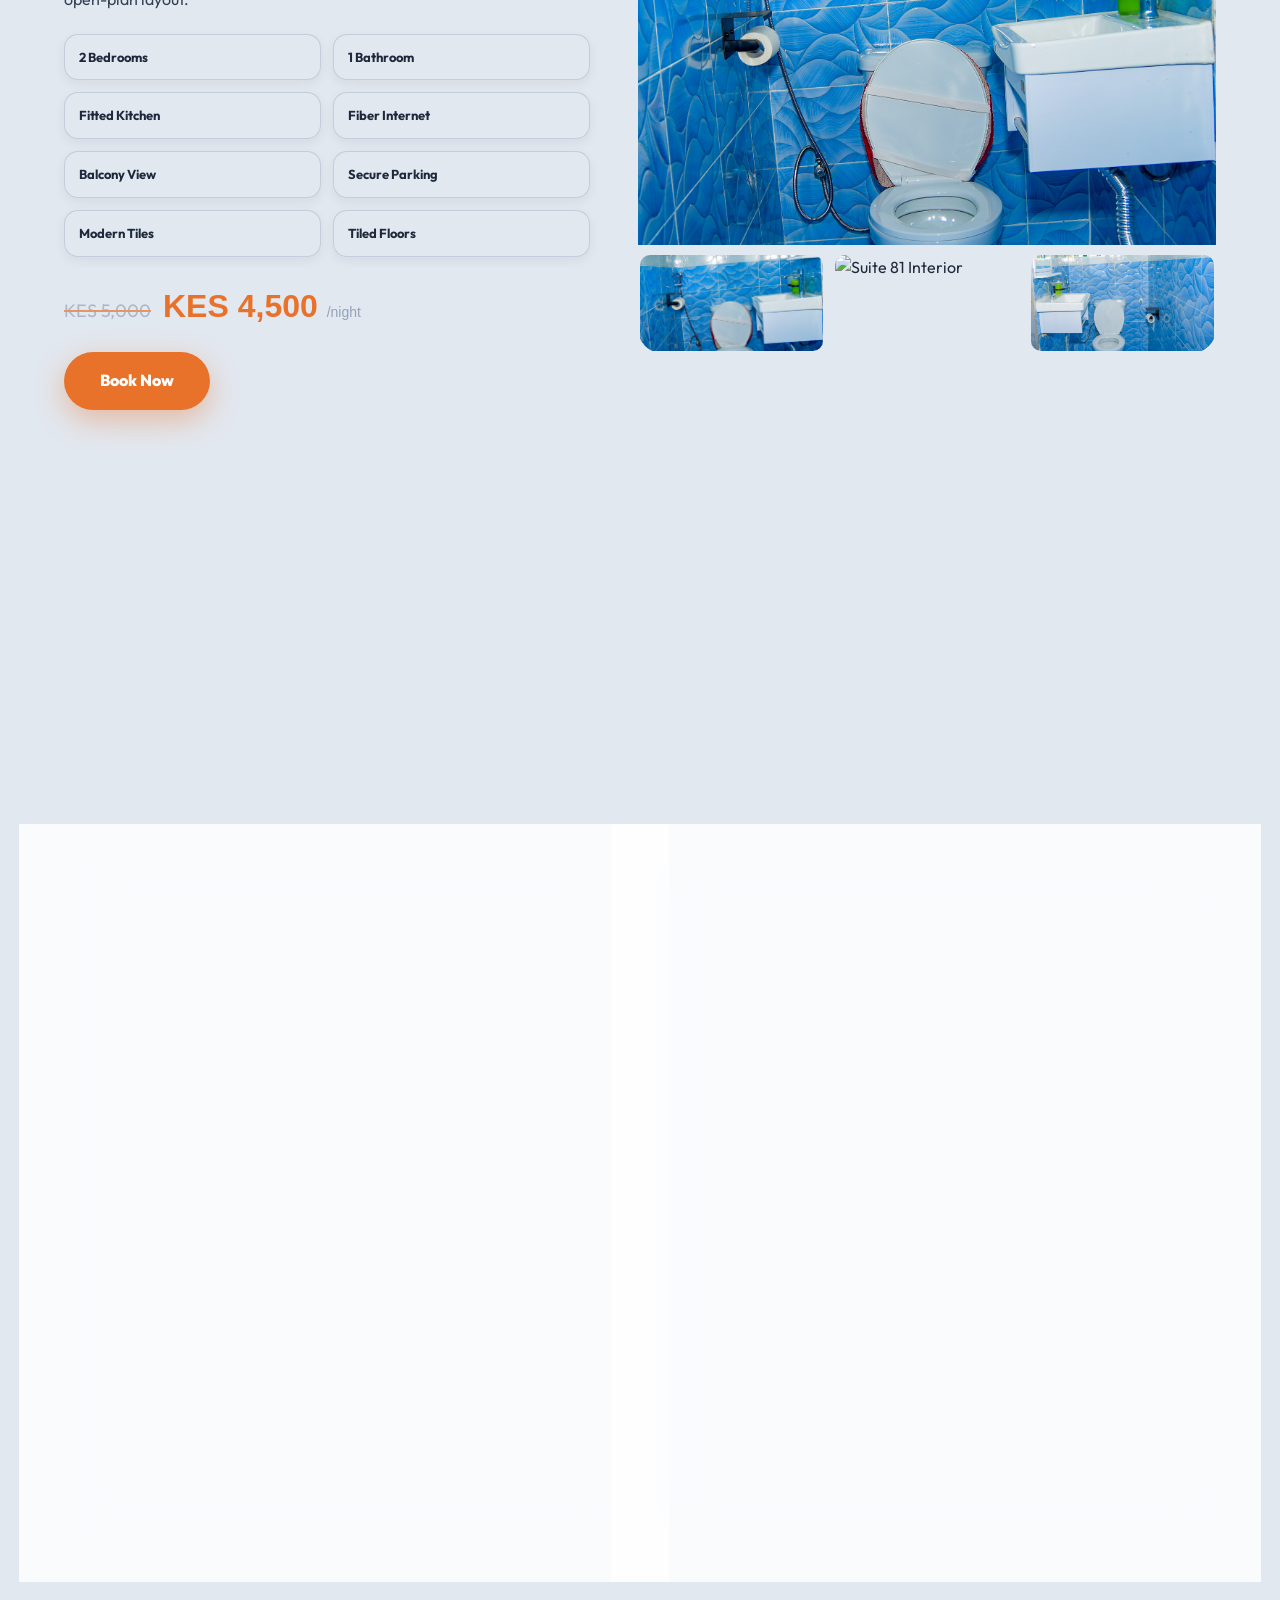
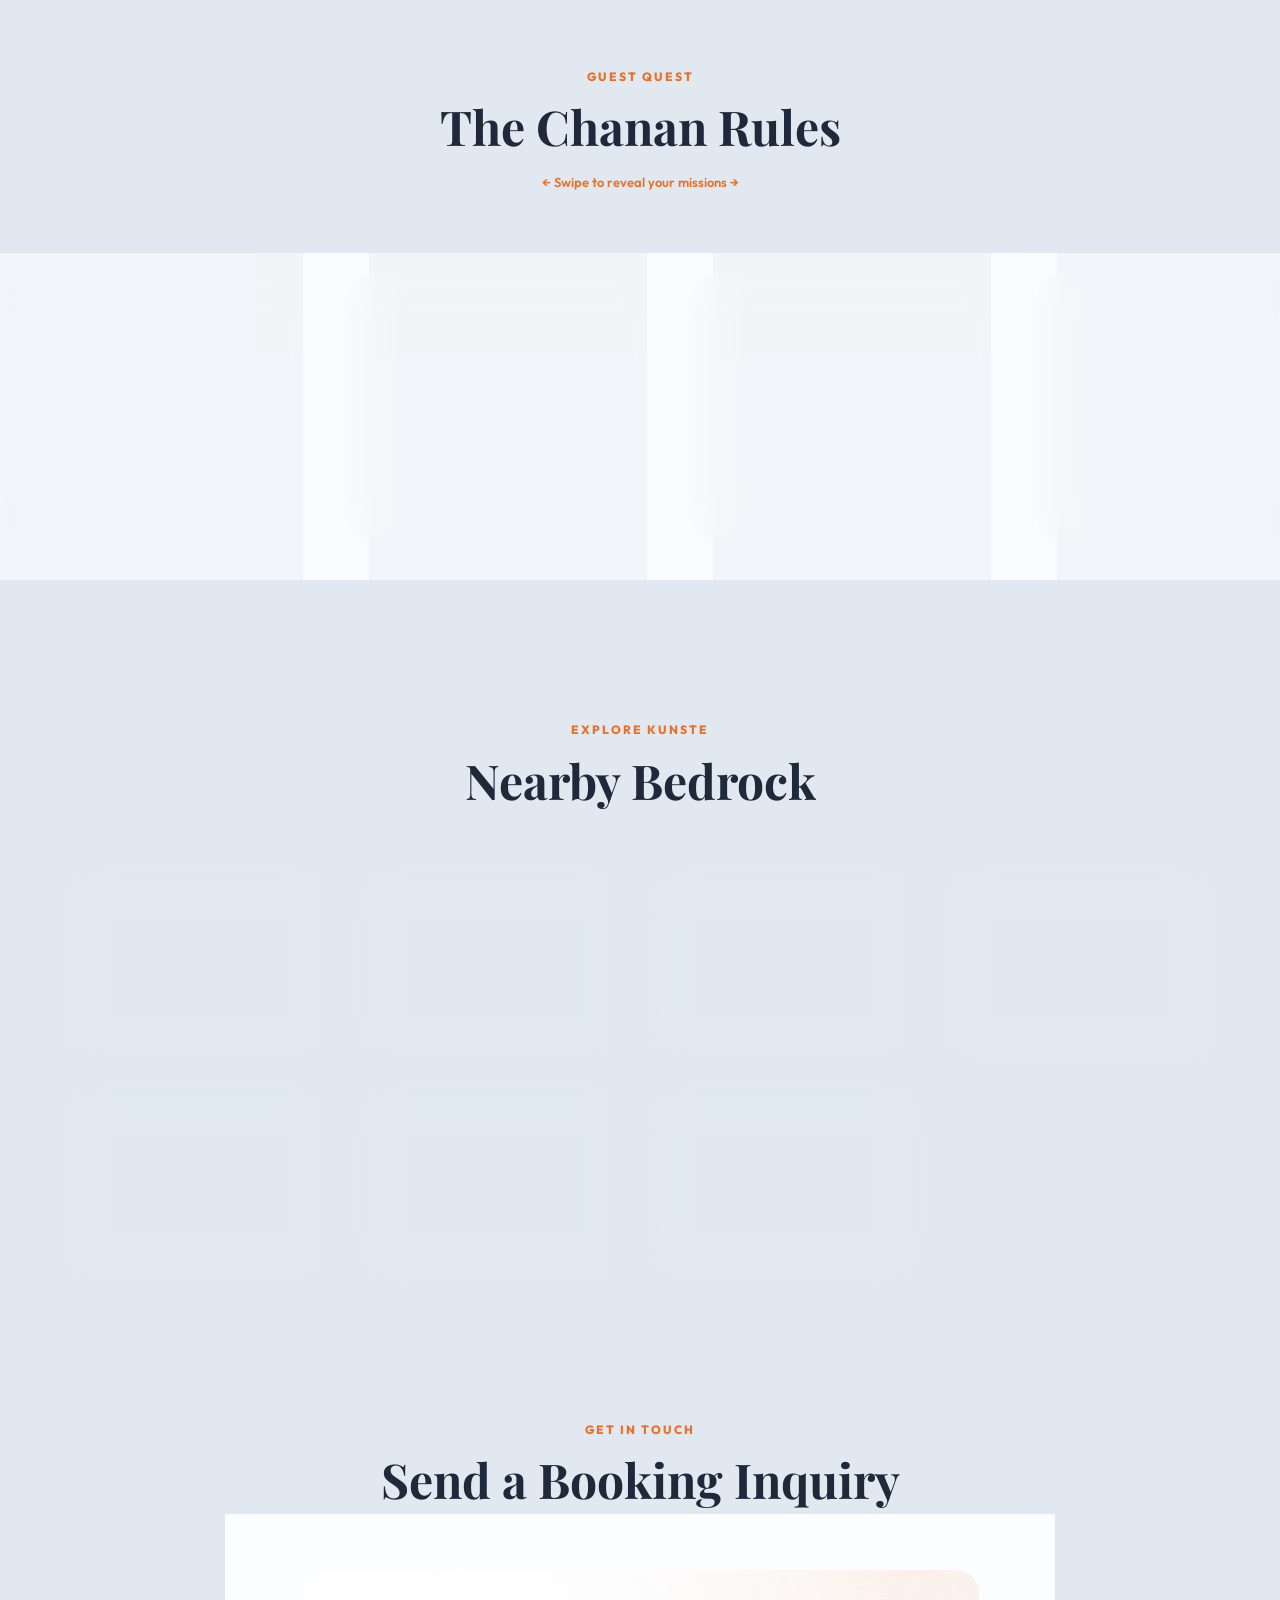
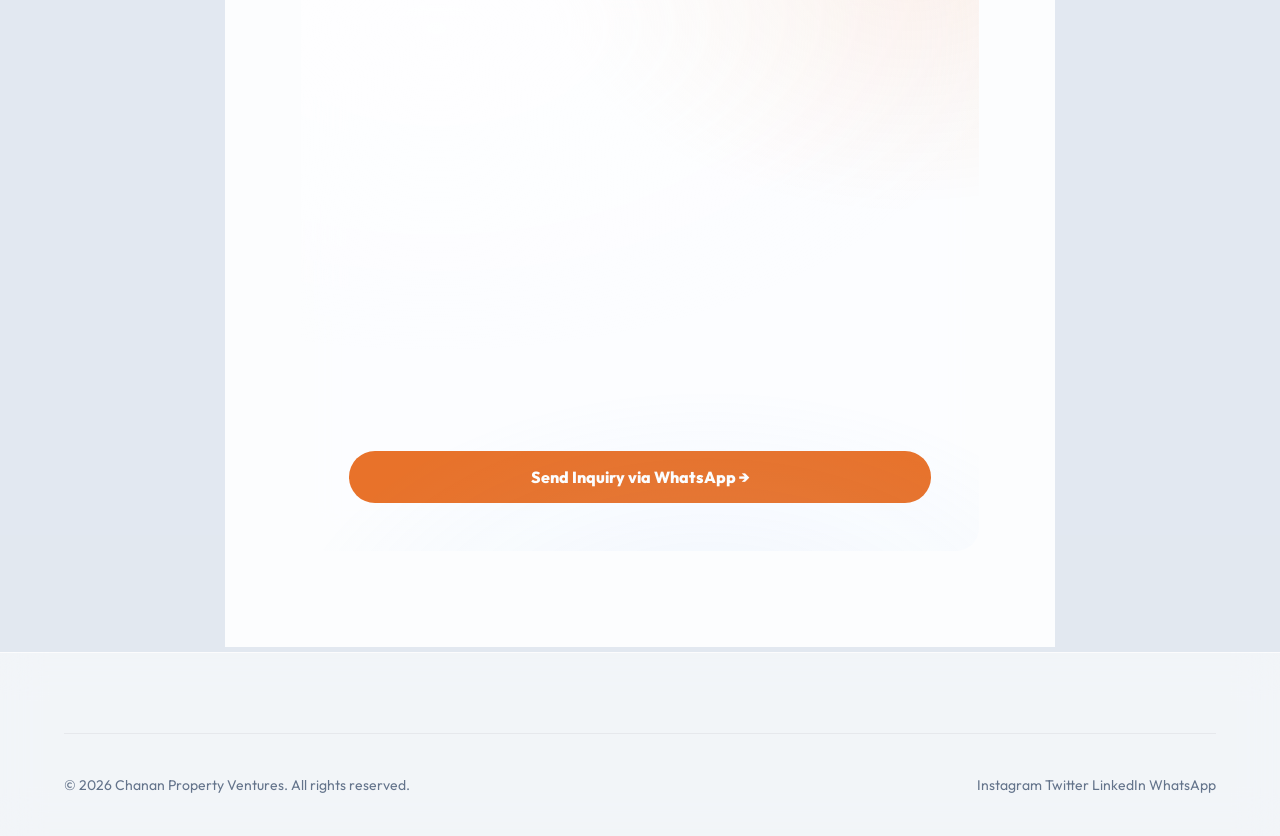
==== commit 5ac4c577: "card rebrand" ====
--- a/bedrock.html
+++ b/bedrock.html
@@ -329,11 +329,11 @@
 
   <section class="page-hero reveal">
     <div class="slider-bg">
-      <div class="slide" style="background-image: url('images/real%20bedrock%20images%20/WhatsApp%20Image%202026-05-14%20at%2012.57.17.jpeg')"></div>
-      <div class="slide" style="background-image: url('images/real%20bedrock%20images%20/WhatsApp%20Image%202026-05-14%20at%2012.57.17%20(1).jpeg')"></div>
-      <div class="slide" style="background-image: url('images/real%20bedrock%20images%20/WhatsApp%20Image%202026-05-14%20at%2012.57.17%20(2).jpeg')"></div>
-      <div class="slide" style="background-image: url('images/real%20bedrock%20images%20/WhatsApp%20Image%202026-05-14%20at%2012.57.18.jpeg')"></div>
-      <div class="slide" style="background-image: url('images/real%20bedrock%20images%20/WhatsApp%20Image%202026-05-14%20at%2012.57.18%20(1).jpeg')"></div>
+      <div class="slide" style="background-image: url('images/real%20bedrock%20images%20/WhatsApp%20Image%202026-05-14%20at%2012.57.20.jpeg')"></div>
+      <div class="slide" style="background-image: url('images/real%20bedrock%20images%20/WhatsApp%20Image%202026-05-14%20at%2012.57.21%20(1).jpeg')"></div>
+      <div class="slide" style="background-image: url('images/real%20bedrock%20images%20/WhatsApp%20Image%202026-05-14%20at%2012.57.18%20(2).jpeg')"></div>
+      <div class="slide" style="background-image: url('images/real%20bedrock%20images%20/WhatsApp%20Image%202026-05-14%20at%2012.57.18%20(3).jpeg')"></div>
+      <div class="slide" style="background-image: url('images/real%20bedrock%20images%20/WhatsApp%20Image%202026-05-14%20at%2012.57.19.jpeg')"></div>
     </div>
     <div class="hero-overlay"></div>
     <div class="container">
@@ -349,13 +349,13 @@
       <!-- Unit 80 -->
       <div class="unit-layout reveal">
         <div class="unit-gallery">
-          <img src="images/real%20bedrock%20images%20/WhatsApp%20Image%202026-05-14%20at%2012.57.19.jpeg" alt="Bedrock Suite 80" id="main80">
+          <img src="images/real%20bedrock%20images%20/WhatsApp%20Image%202026-05-14%20at%2012.57.18%20(1).jpeg" alt="Bedrock Suite 80" id="main80">
           <div class="gallery-thumbs">
-            <img src="images/real%20bedrock%20images%20/WhatsApp%20Image%202026-05-14%20at%2012.57.19.jpeg" alt="Suite 80 Main"
+            <img src="images/real%20bedrock%20images%20/WhatsApp%20Image%202026-05-14%20at%2012.57.18%20(1).jpeg" alt="Suite 80 Main"
               onclick="document.getElementById('main80').src=this.src">
-            <img src="images/real%20bedrock%20images%20/WhatsApp%20Image%202026-05-14%20at%2012.57.19%20(1).jpeg" alt="Suite 80 Detail"
+            <img src="images/real%20bedrock%20images%20/WhatsApp%20Image%202026-05-14%20at%2012.57.17.jpeg" alt="Suite 80 Detail"
               onclick="document.getElementById('main80').src=this.src">
-            <img src="images/real%20bedrock%20images%20/WhatsApp%20Image%202026-05-14%20at%2012.57.19%20(2).jpeg" alt="Suite 80 Living"
+            <img src="images/real%20bedrock%20images%20/WhatsApp%20Image%202026-05-14%20at%2012.57.17%20(1).jpeg" alt="Suite 80 Living"
               onclick="document.getElementById('main80').src=this.src">
           </div>
         </div>
@@ -385,13 +385,13 @@
       <!-- Unit 81 -->
       <div class="unit-layout reverse reveal">
         <div class="unit-gallery">
-          <img src="images/real%20bedrock%20images%20/WhatsApp%20Image%202026-05-14%20at%2012.57.20%20(1).jpeg" alt="Bedrock Suite 81" id="main81">
+          <img src="images/real%20bedrock%20images%20/WhatsApp%20Image%202026-05-14%20at%2012.57.19%20(1).jpeg" alt="Bedrock Suite 81" id="main81">
           <div class="gallery-thumbs">
-            <img src="images/real%20bedrock%20images%20/WhatsApp%20Image%202026-05-14%20at%2012.57.20%20(1).jpeg" alt="Suite 81 Main"
+            <img src="images/real%20bedrock%20images%20/WhatsApp%20Image%202026-05-14%20at%2012.57.19%20(1).jpeg" alt="Suite 81 Main"
               onclick="document.getElementById('main81').src=this.src">
-            <img src="images/real%20bedrock%20images%20/WhatsApp%20Image%202026-05-14%20at%2012.57.20%20(2).jpeg" alt="Suite 81 Interior"
+            <img src="images/real%20bedrock%20images%20/WhatsApp%20Image%202026-05-14%20at%2012.57.19%20(2).jpeg" alt="Suite 81 Interior"
               onclick="document.getElementById('main81').src=this.src">
-            <img src="images/real%20bedrock%20images%20/WhatsApp%20Image%202026-05-14%20at%2012.57.20%20(3).jpeg" alt="Suite 81 Bedroom"
+            <img src="images/real%20bedrock%20images%20/WhatsApp%20Image%202026-05-14%20at%2012.57.20%20(1).jpeg" alt="Suite 81 Bedroom"
               onclick="document.getElementById('main81').src=this.src">
           </div>
         </div>
--- a/styles.css
+++ b/styles.css
@@ -514,7 +514,7 @@
 }
 
 /* ===== PROPERTY CARDS ===== */
-.property-grid { display: grid; grid-template-columns: repeat(auto-fit, minmax(350px, 1fr)); gap: 32px; }
+.property-grid { display: grid; grid-template-columns: repeat(auto-fit, minmax(300px, 1fr)); gap: 32px; }
 
 .property-card {
   border-radius: var(--radius);
@@ -650,6 +650,33 @@
 }
 .property-price { font-size: 24px; font-weight: 800; color: var(--orange); }
 .property-price small { font-size: 14px; color: var(--text-muted); font-weight: 400; }
+
+.btn-view {
+  padding: 10px 22px;
+  background: var(--glass-bg);
+  backdrop-filter: var(--glass-blur);
+  -webkit-backdrop-filter: var(--glass-blur);
+  border: 1px solid var(--glass-border);
+  border-radius: 50px;
+  font-size: 11px;
+  font-weight: 800;
+  color: var(--text-main);
+  text-transform: uppercase;
+  letter-spacing: 1.5px;
+  display: inline-flex;
+  align-items: center;
+  gap: 8px;
+  transition: var(--transition);
+  box-shadow: var(--glass-shadow-soft);
+}
+
+.property-card:hover .btn-view {
+  background: var(--orange);
+  color: white;
+  border-color: var(--orange);
+  transform: translateY(-3px);
+  box-shadow: 0 10px 25px rgba(232, 114, 42, 0.35);
+}
 
 /* ===== VINEYARD FEATURE ===== */
 .vineyard-section { position: relative; }
